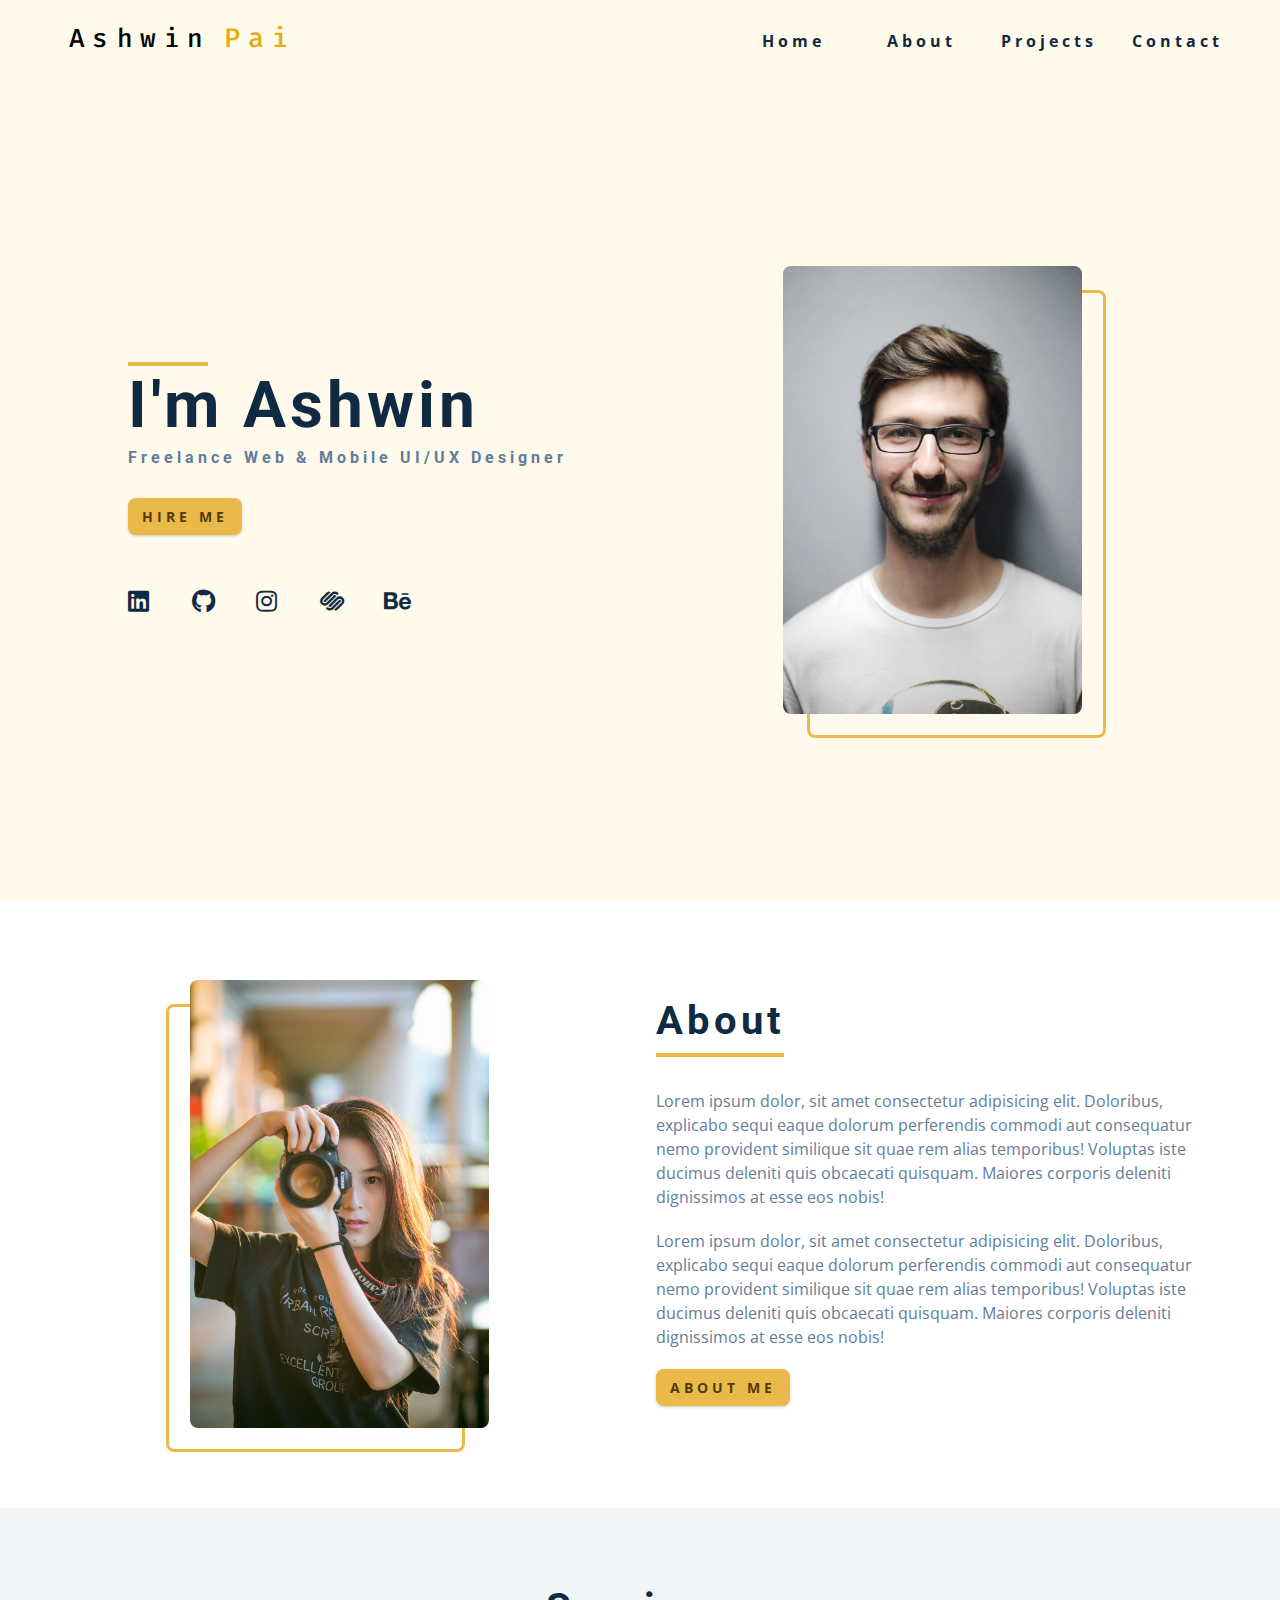
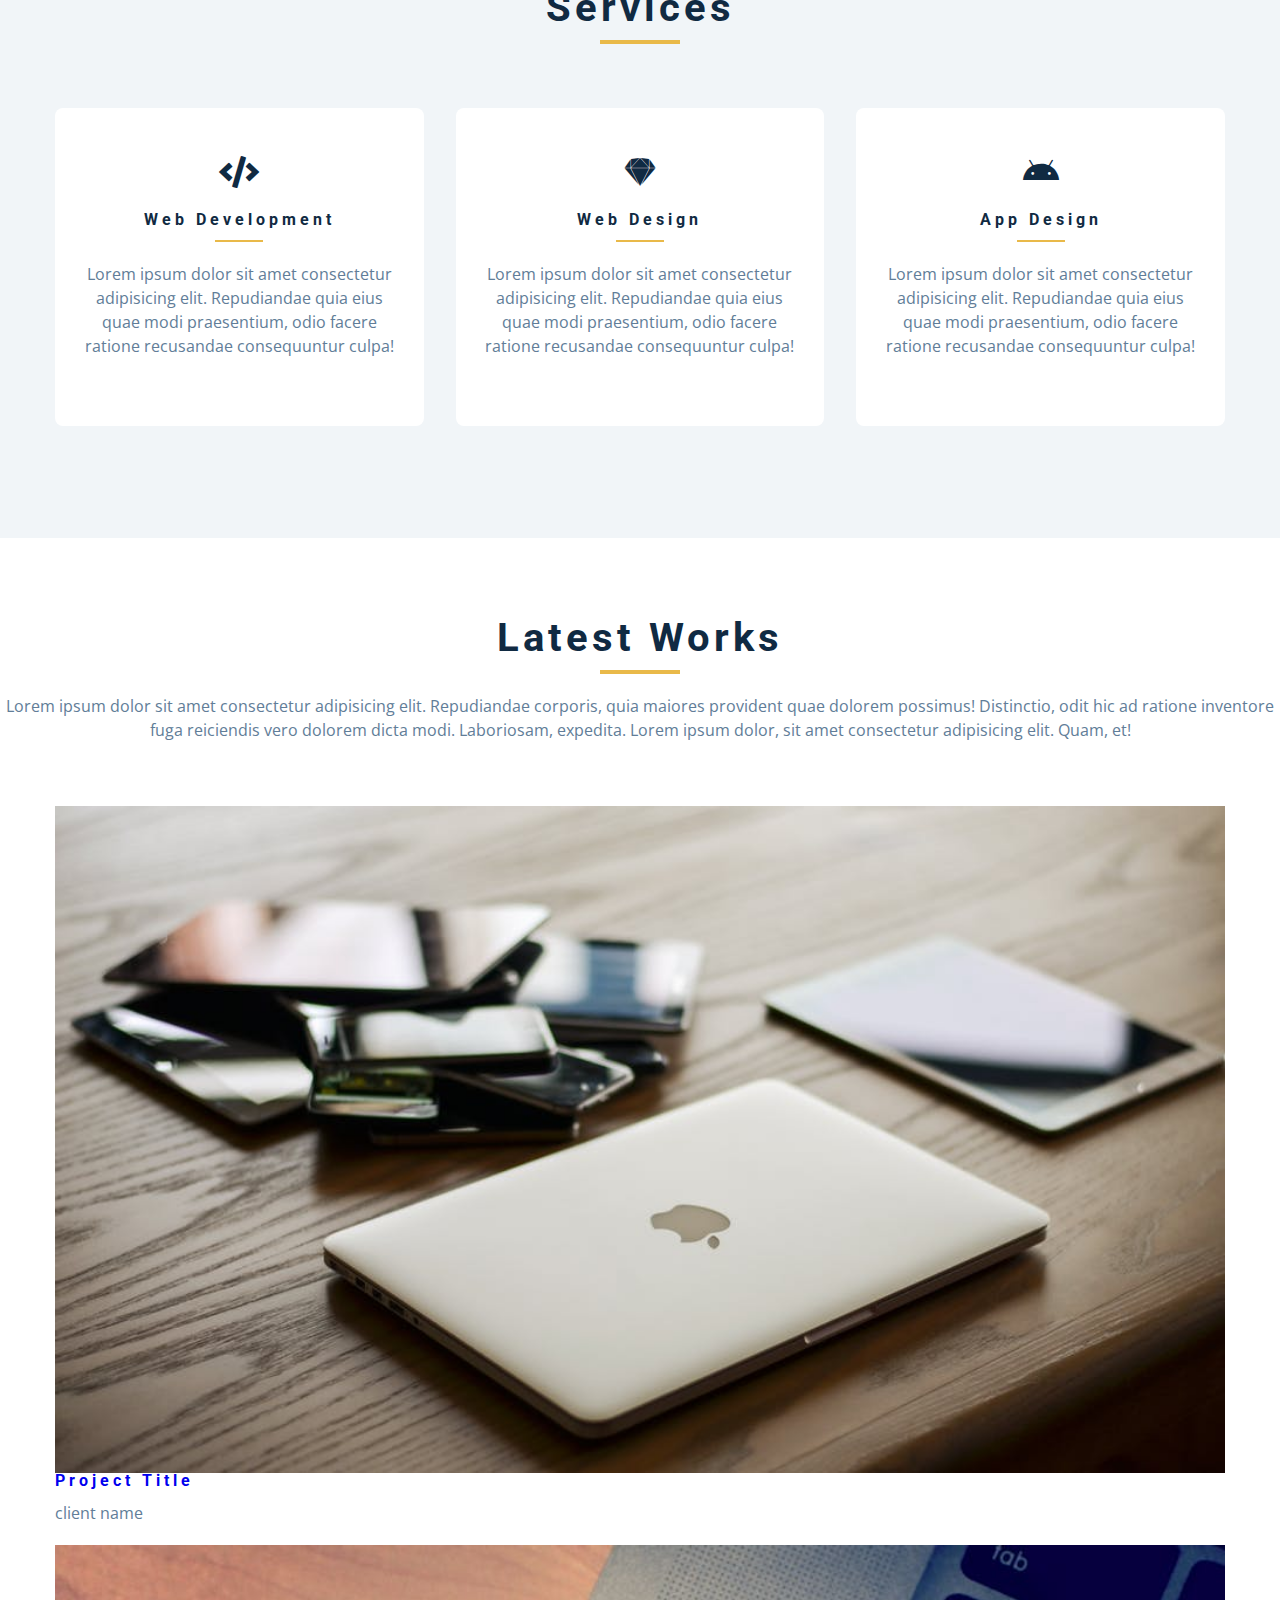
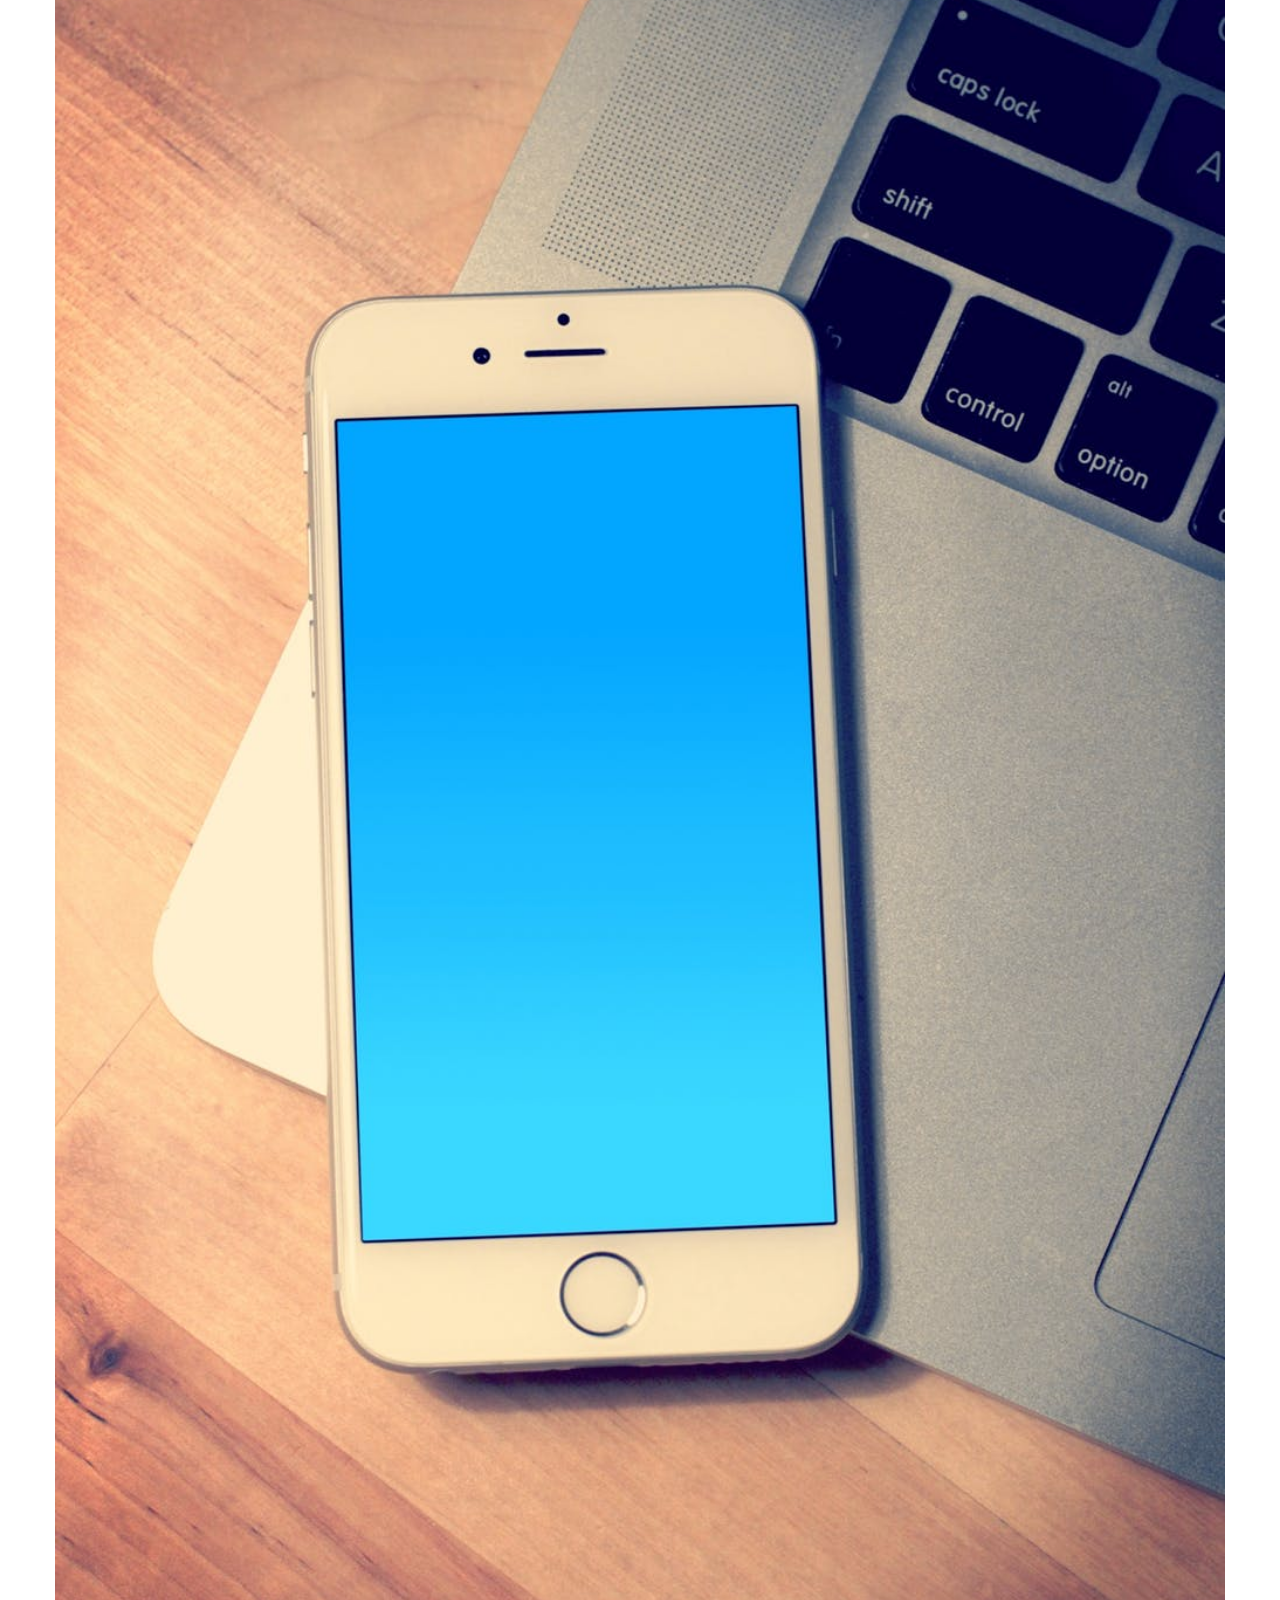
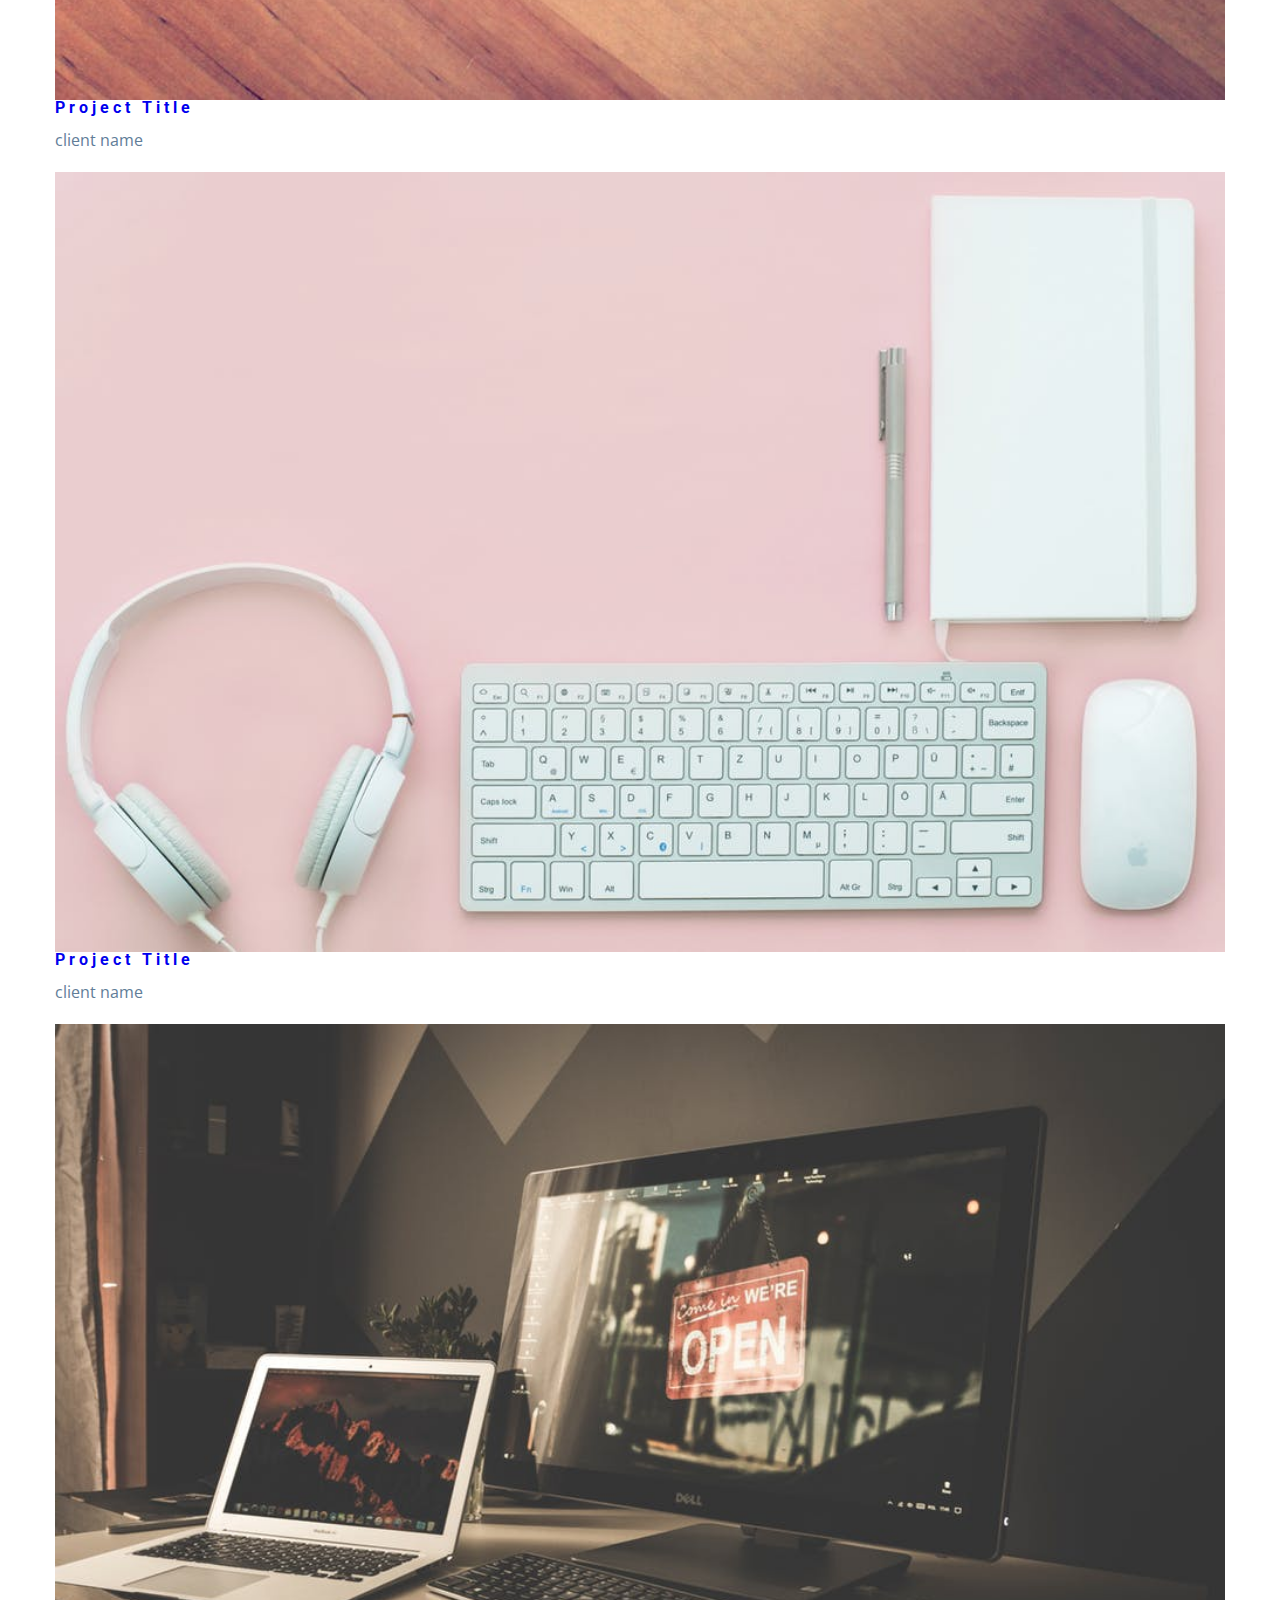
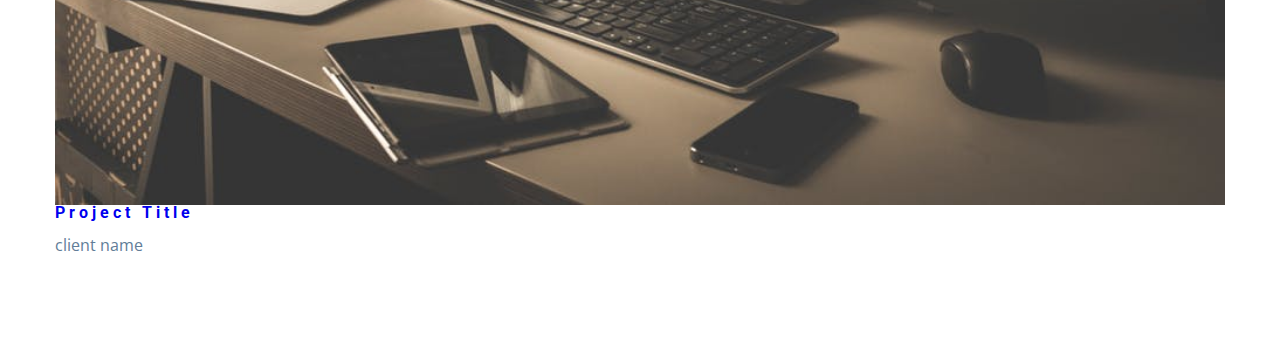
==== index.html @ a6561503 "about-section and services-section" ====
<!DOCTYPE html>
<html lang="en">
  <head>
    <meta charset="UTF-8" />
    <meta name="viewport" content="width=device-width, initial-scale=1.0" />
    <title>Ashwin || Home</title>
    <!-- font-awesome -->
    <link
      rel="stylesheet"
      href="./fontawesome-free-5.12.1-web/css/all.min.css"
    />
    <!-- css -->
    <link rel="stylesheet" href="./css/styles.css" />
  </head>
  <body>
    <!-- navbar -->
    <nav class="nav" id="nav">
      <div class="nav-center">
        <div class="nav-header">
          <img src="./images/logo1.svg" class="nav-logo" alt="logoImage" />
          <button class="nav-btn" id="nav-btn">
            <i class="fas fa-bars"></i>
          </button>
        </div>
        <!-- nav-links -->
        <ul class="nav-links">
          <li>
            <a href="index.html">home</a>
          </li>
          <li>
            <a href="about.html">about</a>
          </li>
          <li>
            <a href="projects.html">projects</a>
          </li>
          <li>
            <a href="contact.html">contact</a>
          </li>
        </ul>
      </div>
    </nav>
    <!-- end of navbar -->
    <!-- sidebar -->
    <aside class="sidebar" id="sidebar">
      <div>
        <button class="close-btn" id="close-btn">
          <i class="fas fa-times"></i>
        </button>
        <!-- nav-links -->
        <ul class="sidebar-links">
          <li>
            <a href="index.html">home</a>
          </li>
          <li>
            <a href="about.html">about</a>
          </li>
          <li>
            <a href="projects.html">projects</a>
          </li>
          <li>
            <a href="contact.html">contact</a>
          </li>
        </ul>
        <!-- end of navbar -->
        <ul class="social-icons">
          <li>
            <a
              href="https://www.linkedin.com/in/ashwin-m-pai-a0730b21b"
              class="social-icon"
            >
              <i class="fab fa-linkedin"></i>
            </a>
          </li>
          <li>
            <a href="https://github.com/AshwinMPaii" class="social-icon">
              <i class="fab fa-github"></i>
            </a>
          </li>
          <li>
            <a
              href="https://www.instagram.com/ashwin_pai__/"
              class="social-icon"
            >
              <i class="fab fa-instagram"></i>
            </a>
          </li>
          <li>
            <a href="https://www.squarespace.com" class="social-icon">
              <i class="fab fa-squarespace"></i>
            </a>
          </li>
          <li>
            <a href="https://www.behance.net" class="social-icon">
              <i class="fab fa-behance"></i>
            </a>
          </li>
        </ul>
      </div>
    </aside>
    <!-- end of sidebar -->
    <!-- header -->
    <header class="hero">
      <div class="section-center hero-center">
        <article class="hero-info">
          <div class="underline"></div>
          <h1>i'm ashwin</h1>
          <h4>Freelance Web & Mobile UI/UX Designer</h4>
          <a href="contact.html" class="btn hero-btn">hire me</a>
          <ul class="social-icons hero-icons">
            <li>
              <a
                href="https://www.linkedin.com/in/ashwin-m-pai-a0730b21b"
                class="social-icon"
              >
                <i class="fab fa-linkedin"></i>
              </a>
            </li>
            <li>
              <a href="https://github.com/AshwinMPaii" class="social-icon">
                <i class="fab fa-github"></i>
              </a>
            </li>
            <li>
              <a
                href="https://www.instagram.com/ashwin_pai__/"
                class="social-icon"
              >
                <i class="fab fa-instagram"></i>
              </a>
            </li>
            <li>
              <a href="https://www.squarespace.com" class="social-icon">
                <i class="fab fa-squarespace"></i>
              </a>
            </li>
            <li>
              <a href="https://www.behance.net" class="social-icon">
                <i class="fab fa-behance"></i>
              </a>
            </li>
          </ul>
        </article>
        <article class="hero-img">
          <img
            src="./images/hero-img.jpeg"
            class="hero-photo"
            alt="hero-photo"
          />
        </article>
      </div>
    </header>
    <!-- end of header -->
    <!-- about -->
    <section class="section about">
      <div class="section-center about-center">
        <!-- about-img -->
        <article class="about-img">
          <img
            src="./images/about-img.jpeg"
            class="hero-photo"
            alt="about-img"
          />
        </article>
        <!-- about-info -->
        <article class="about-info">
          <!-- section-title -->
          <div class="section-title about-title">
            <h2>about</h2>
            <div class="underline"></div>
          </div>
          <!-- end of section-title -->
          <p>
            Lorem ipsum dolor, sit amet consectetur adipisicing elit. Doloribus,
            explicabo sequi eaque dolorum perferendis commodi aut consequatur
            nemo provident similique sit quae rem alias temporibus! Voluptas
            iste ducimus deleniti quis obcaecati quisquam. Maiores corporis
            deleniti dignissimos at esse eos nobis!
          </p>
          <p>
            Lorem ipsum dolor, sit amet consectetur adipisicing elit. Doloribus,
            explicabo sequi eaque dolorum perferendis commodi aut consequatur
            nemo provident similique sit quae rem alias temporibus! Voluptas
            iste ducimus deleniti quis obcaecati quisquam. Maiores corporis
            deleniti dignissimos at esse eos nobis!
          </p>
          <a href="about.html" class="btn">about me</a>
        </article>
      </div>
    </section>
    <!-- end of about -->
    <!-- services -->
    <section class="section bg-grey">
      <!-- section-title -->
      <div class="section-title">
        <h2>services</h2>
        <div class="underline"></div>
      </div>
      <div class="section-center services-center">
        <!-- single-service -->
        <article class="service">
          <i class="fas fa-code service-icon"></i>
          <h4>web development</h4>
          <div class="underline"></div>
          <p>
            Lorem ipsum dolor sit amet consectetur adipisicing elit. Repudiandae
            quia eius quae modi praesentium, odio facere ratione recusandae
            consequuntur culpa!
          </p>
        </article>
        <!-- end of single-service -->
        <!-- single-service -->
        <article class="service">
          <i class="fab fa-sketch service-icon"></i>
          <h4>web design</h4>
          <div class="underline"></div>
          <p>
            Lorem ipsum dolor sit amet consectetur adipisicing elit. Repudiandae
            quia eius quae modi praesentium, odio facere ratione recusandae
            consequuntur culpa!
          </p>
        </article>
        <!-- end of single-service -->
        <!-- single-service -->
        <article class="service">
          <i class="fab fa-android service-icon"></i>
          <h4>app design</h4>
          <div class="underline"></div>
          <p>
            Lorem ipsum dolor sit amet consectetur adipisicing elit. Repudiandae
            quia eius quae modi praesentium, odio facere ratione recusandae
            consequuntur culpa!
          </p>
        </article>
        <!-- end of single-service -->
      </div>
      <!-- end of section-title -->
    </section>
    <!-- end of services -->
    <!-- projects -->
    <section class="section projects">
      <!-- section-title -->
      <div class="section-title projects-title">
        <h2>latest works</h2>
        <div class="underline"></div>
        <p class="projects-text">
          Lorem ipsum dolor sit amet consectetur adipisicing elit. Repudiandae
          corporis, quia maiores provident quae dolorem possimus! Distinctio,
          odit hic ad ratione inventore fuga reiciendis vero dolorem dicta modi.
          Laboriosam, expedita. Lorem ipsum dolor, sit amet consectetur
          adipisicing elit. Quam, et!
        </p>
      </div>
      <div class="section-center projects-center">
        <!-- single project -->
        <a href="projects.html" class="project-1">
          <article class="project">
            <img
              src="./images/project-1.jpeg"
              alt="single-project"
              class="project-img"
            />
            <div class="project-info">
              <h4>project title</h4>
              <p>client name</p>
            </div>
          </article>
        </a>
        <!-- end of single project -->
        <!-- single project -->
        <a href="projects.html" class="project-2">
          <article class="project">
            <img
              src="./images/project-2.jpeg"
              alt="single-project"
              class="project-img"
            />
            <div class="project-info">
              <h4>project title</h4>
              <p>client name</p>
            </div>
          </article>
        </a>
        <!-- end of single project -->
        <!-- single project -->
        <a href="projects.html" class="project-3">
          <article class="project">
            <img
              src="./images/project-3.jpeg"
              alt="single-project"
              class="project-img"
            />
            <div class="project-info">
              <h4>project title</h4>
              <p>client name</p>
            </div>
          </article>
        </a>
        <!-- end of single project -->
        <!-- single project -->
        <a href="projects.html" class="project-4">
          <article class="project">
            <img
              src="./images/project-4.jpeg"
              alt="single-project"
              class="project-img"
            />
            <div class="project-info">
              <h4>project title</h4>
              <p>client name</p>
            </div>
          </article>
        </a>
        <!-- end of single project -->
      </div>
      <!-- end of section-title -->
    </section>
    <!-- end of projects -->
    <!-- connect -->

    <!-- end of connect -->
    <!-- skills -->

    <!-- end of skills -->
    <!-- timeline -->

    <!--end of  timeline -->
    <!-- blog -->

    <!--end of  blog -->
    <!-- footer -->

    <script src="./js/app.js"></script>
  </body>
</html>
---- css/styles.css ----
/*
=============== 
Fonts
===============
*/
@import url("https://fonts.googleapis.com/css?family=Open+Sans|Roboto:400,700&display=swap");

/*
=============== 
Variables
===============
*/

:root {
  /* dark shades of primary color*/
  --clr-primary-1: hsl(43, 86%, 17%);
  --clr-primary-2: hsl(43, 77%, 27%);
  --clr-primary-3: hsl(43, 72%, 37%);
  --clr-primary-4: hsl(42, 63%, 48%);
  /* primary/main color */
  --clr-primary-5: hsl(42, 78%, 60%);
  /* lighter shades of primary color */
  --clr-primary-6: hsl(43, 89%, 70%);
  --clr-primary-7: hsl(43, 90%, 76%);
  --clr-primary-8: hsl(45, 86%, 81%);
  --clr-primary-9: hsl(45, 90%, 88%);
  --clr-primary-10: hsl(45, 100%, 96%);
  /* darkest grey - used for headings */
  --clr-grey-1: hsl(209, 61%, 16%);
  --clr-grey-2: hsl(211, 39%, 23%);
  --clr-grey-3: hsl(209, 34%, 30%);
  --clr-grey-4: hsl(209, 28%, 39%);
  /* grey used for paragraphs */
  --clr-grey-5: hsl(210, 22%, 49%);
  --clr-grey-6: hsl(209, 23%, 60%);
  --clr-grey-7: hsl(211, 27%, 70%);
  --clr-grey-8: hsl(210, 31%, 80%);
  --clr-grey-9: hsl(212, 33%, 89%);
  --clr-grey-10: hsl(210, 36%, 96%);
  --clr-white: #fff;
  --ff-primary: "Roboto", sans-serif;
  --ff-secondary: "Open Sans", sans-serif;
  --transition: all 0.3s linear;
  --spacing: 0.25rem;
  --radius: 0.5rem;
  --light-shadow: 0 5px 15px rgba(0, 0, 0, 0.1);
  --dark-shadow: 0 5px 15px rgba(0, 0, 0, 0.2);
  --max-width: 1170px;
}
/*
=============== 
Global Styles
===============
*/

*,
::after,
::before {
  margin: 0;
  padding: 0;
  box-sizing: border-box;
}
body {
  font-family: var(--ff-secondary);
  background: var(--clr-white);
  color: var(--clr-grey-1);
  line-height: 1.5;
  font-size: 0.875rem;
}
ul {
  list-style-type: none;
}
a {
  text-decoration: none;
}
img:not(.nav-logo) {
  width: 100%;
  display: block;
}

h1,
h2,
h3,
h4 {
  letter-spacing: var(--spacing);
  text-transform: capitalize;
  line-height: 1.25;
  margin-bottom: 0.75rem;
  font-family: var(--ff-primary);
}
h1 {
  font-size: 3rem;
}
h2 {
  font-size: 2rem;
}
h3 {
  font-size: 1.25rem;
}
h4 {
  font-size: 0.875rem;
}
p {
  margin-bottom: 1.25rem;
  color: var(--clr-grey-5);
}
@media screen and (min-width: 800px) {
  h1 {
    font-size: 4rem;
  }
  h2 {
    font-size: 2.5rem;
  }
  h3 {
    font-size: 1.75rem;
  }
  h4 {
    font-size: 1rem;
  }
  body {
    font-size: 1rem;
  }
  h1,
  h2,
  h3,
  h4 {
    line-height: 1;
  }
}
/*  global classes */

.btn {
  text-transform: uppercase;
  background: var(--clr-primary-5);
  color: var(--clr-primary-1);
  padding: 0.375rem 0.75rem;
  letter-spacing: var(--spacing);
  display: inline-block;
  font-weight: 700;
  -webkit-transition: var(--transition);
  transition: var(--transition);
  font-size: 0.875rem;
  border: 2px solid transparent;
  cursor: pointer;
  box-shadow: 0 1px 3px rgba(0, 0, 0, 0.2);
  border-radius: var(--radius);
}
.btn:hover {
  color: var(--clr-primary-1);
  background: var(--clr-primary-7);
}
/* section */
.section {
  padding: 5rem 0;
}

.section-center {
  width: 90vw;
  margin: 0 auto;
  max-width: 1170px;
}
@media screen and (min-width: 992px) {
  .section-center {
    width: 95vw;
  }
}
/* added during recording */
.underline {
  width: 5rem;
  height: 0.25rem;
  background-color: var(--clr-primary-5);
  margin: 0 auto 1.25rem auto;
}
.section-title {
  margin-bottom: 4rem;
  text-align: center;
}
.bg-grey {
  background: var(--clr-grey-10);
}
/*
=============== 
Navbar
===============
*/
.nav-links {
  display: none;
}
.nav {
  height: 5rem;
  padding: 1rem;
  display: grid;
  align-items: center;
  transition: var(--transition);
}
.nav-center {
  width: 100%;
  max-width: 1170px;
  margin: 0 auto;
}
.nav-header {
  display: grid;
  grid-template-columns: auto 1fr;
  grid-template-rows: 50px;
  /* justify-content: space-between; */
  align-items: center;
}
.nav-btn {
  background: transparent;
  border-color: transparent;
  color: var(--clr-primary-5);
  font-size: 2rem;
  cursor: pointer;
  justify-self: right;
}
@media screen and (min-width: 768px) {
  .nav {
    background: var(--clr-primary-10);
  }
  .nav-btn {
    display: none;
  }
  .nav-links {
    display: grid;
    grid-template-columns: repeat(4, 1fr);
    justify-items: center;
    column-gap: 2rem;
    align-items: center;
    justify-self: end;
  }
  .nav-links a {
    text-transform: capitalize;
    color: var(--clr-grey-1);
    letter-spacing: var(--spacing);
    font-weight: bold;
    transition: var(--transition);
  }
  .nav-links a:hover {
    color: var(--clr-primary-5);
  }
  .nav-center {
    display: grid;
    grid-template-columns: auto 1fr;
  }
}
/*
=============== 
Sidebar
===============
*/
.sidebar {
  position: fixed;
  top: 0;
  left: 0;
  width: 100%;
  height: 100%;
  background: var(--clr-grey-10);
  z-index: 4;
  display: grid;
  /* justify-content: center;
  align-items: center; */
  place-items: center;
  transition: var(--transition);
  transform: translateX(-100%);
}
.show-sidebar {
  transform: translateX(0);
}
.sidebar-links {
  text-align: center;
}
.sidebar-links a {
  font-size: 2rem;
  text-transform: capitalize;
  color: var(--clr-grey-5);
  letter-spacing: var(--spacing);
  display: inline-block;
  margin-bottom: 1.5rem;
  transition: var(--transition);
}
.sidebar-links a:hover {
  color: var(--clr-primary-5);
}
.social-icons {
  display: grid;
  grid-template-columns: repeat(5, 1fr);
  margin-top: 3rem;
  width: 20rem;
  justify-items: center;
}
.social-icon {
  font-size: 1.5rem;
  color: var(--clr-grey-1);
}
.social-icon:hover {
  color: var(--clr-primary-5);
}
.close-btn {
  font-size: 3rem;
  position: absolute;
  top: 1rem;
  right: 1rem;
  background: transparent;
  border-color: transparent;
  color: rgb(228, 85, 114);
  transition: var(--transition);
  cursor: pointer;
}
.close-btn:hover {
  color: crimson;
}
/* fixed navbar */
.navbar-fixed {
  position: fixed;
  top: 0;
  left: 0;
  width: 100%;
  z-index: 2;
  box-shadow: var(--light-shadow);
  background-color: var(--clr-white);
}
/*
=============== 
Hero
===============
*/
.hero .underline {
  margin-bottom: 0.5rem;
  margin-left: 0;
}
.hero-img {
  display: none;
}
.hero {
  background: var(--clr-primary-10);
}
.hero-center {
  min-height: calc(100vh - 5rem);
  display: grid;
  place-items: center;
}
.hero-info h4 {
  color: var(--clr-grey-5);
}
.hero-icons {
  justify-items: start;
}
.hero-btn {
  margin-top: 1.25rem;
}
.hero-photo {
  max-width: 25rem;
  max-height: 28rem;
  object-fit: cover;
  border-radius: var(--radius);
  position: relative;
}
@media screen and (min-width: 992px) {
  .hero-center {
    grid-template-columns: 1fr 1fr;
  }
  .hero-img {
    display: block;
    position: relative;
  }

  .hero-img::before,
  .about-img::before {
    content: "";
    position: absolute;
    width: 100%;
    height: 100%;
    border: 0.2rem solid var(--clr-primary-5);
    right: -1.5rem;
    top: 1.5rem;
    border-radius: var(--radius);
  }
}
/* underline added to globals */

/*
=============== 
About
===============
*/
.about-title {
  text-align: left;
  margin-bottom: 2rem;
}
.about-title .underline {
  margin-left: 0;
  width: 8rem;
}
.about-center {
  display: grid;
  gap: 3rem 2rem;
}
.about-img {
  justify-self: center;
}
@media screen and (min-width: 992px) {
  .about-center {
    grid-template-columns: 1fr 1fr;
  }
  .about-img {
    position: relative;
  }
  .about-img::before {
    left: -1.5rem;
  }
  .about-info {
    align-self: center;
  }
}
/* section title added to globals */

/*
=============== 
Services
===============
*/
/* small screen layout setup */
.service {
  background: var(--clr-white);
  padding: 3rem 1.5rem;
  margin-bottom: 2rem;
  border-radius: var(--radius);
  text-align: center;
  transition: var(--transition);
}
.service-icon {
  font-size: 2rem;
  margin-bottom: 1.5rem;
  /* transition: var(--transition); */
}
.service .underline {
  width: 3rem;
  height: 0.12rem;
  transition: var(--transition);
}
.service p {
  transition: var(--transition);
}
.service:hover {
  background: var(--clr-primary-5);
  color: var(--clr-white);
}
.service:hover .underline {
  background-color: var(--clr-white);
}
.service:hover p {
  color: var(--clr-white);
}
@media screen and (min-width: 676px) {
  .services-center {
    display: grid;
    grid-template-columns: repeat(2, 1fr);
    column-gap: 2rem;
  }
}
@media screen and (min-width: 962px) {
  .services-center {
    grid-template-columns: repeat(3, 1fr);
  }
}
/* bg-grey in globals */

/*
=============== 
Projects
===============
*/

/*
=============== 
Connect
===============
*/

/*
=============== 
Skills
===============
*/
/*
=============== 
Timeline
===============
*/

/*
=============== 
Blog
===============
*/

/*
=============== 
Footer
===============
*/
/*
=============== 
Single Page
===============
*/

/*
=============== 
Products Page
===============
*/
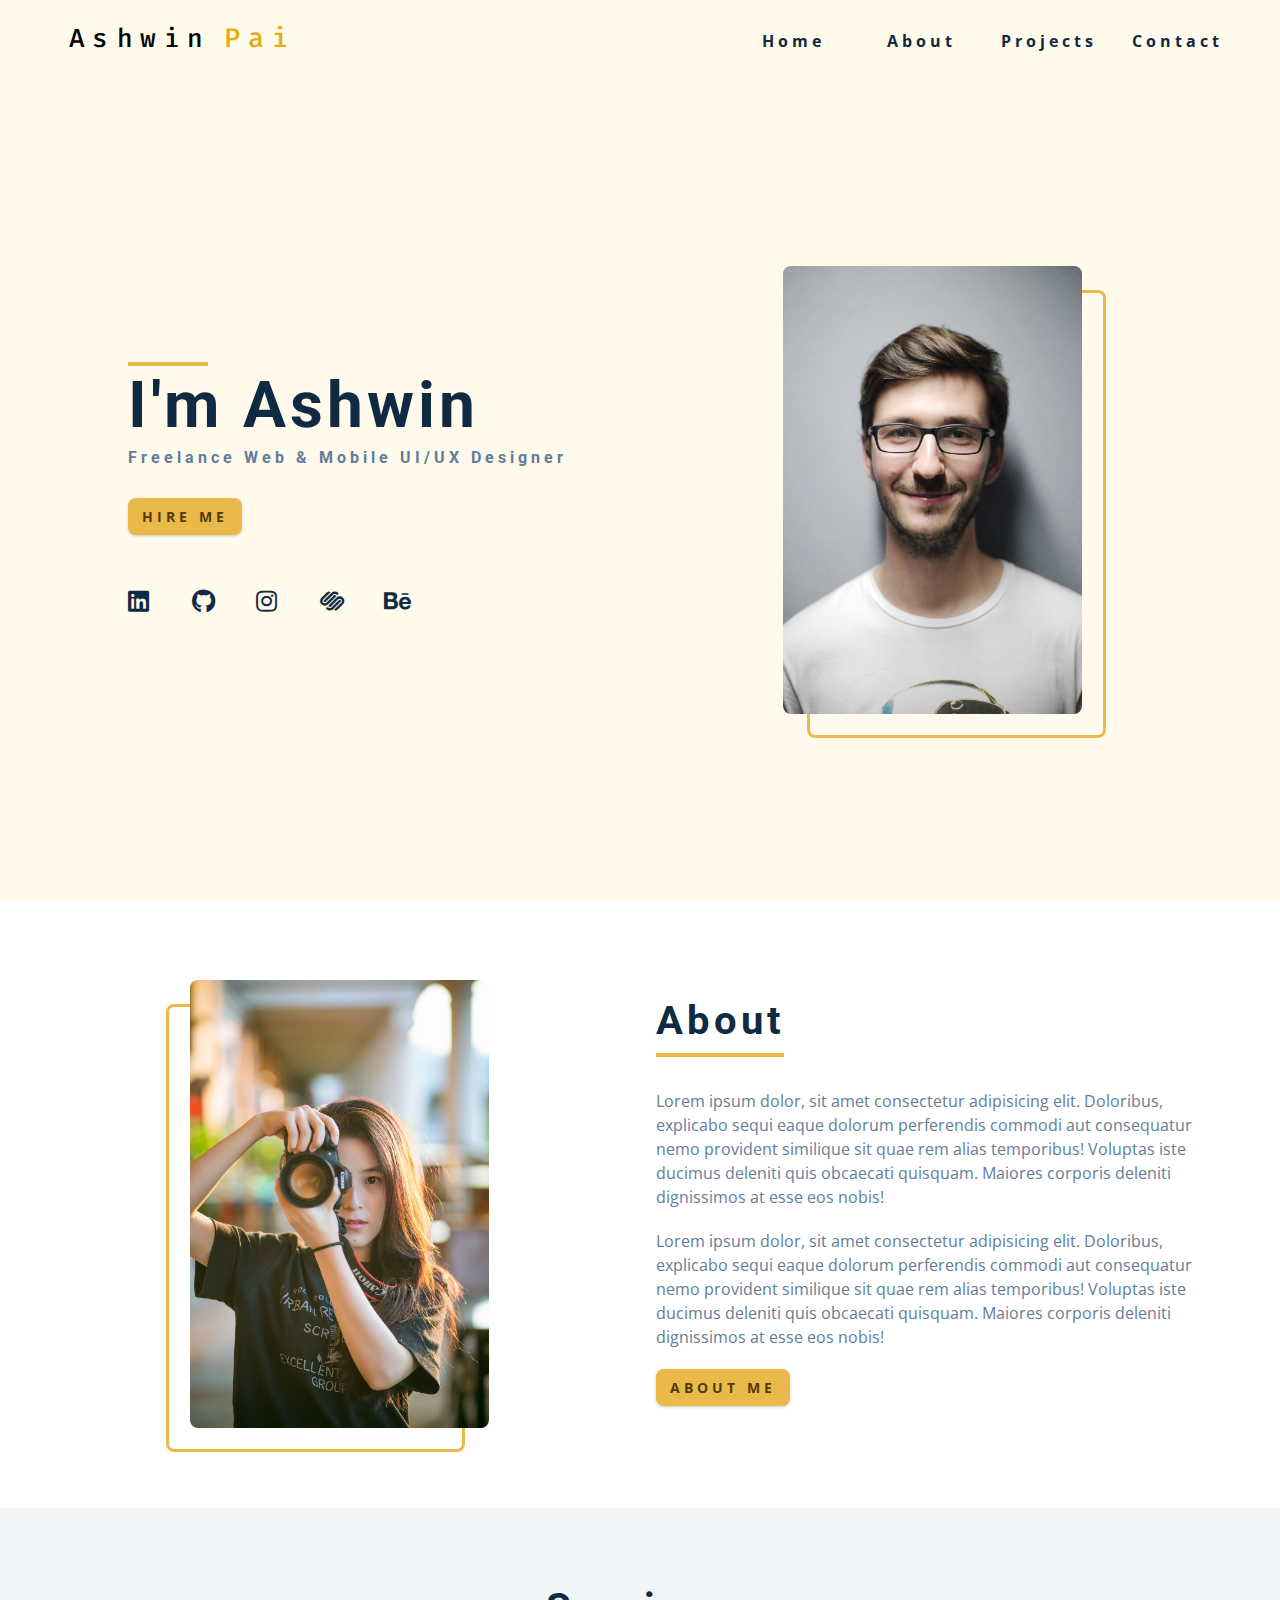
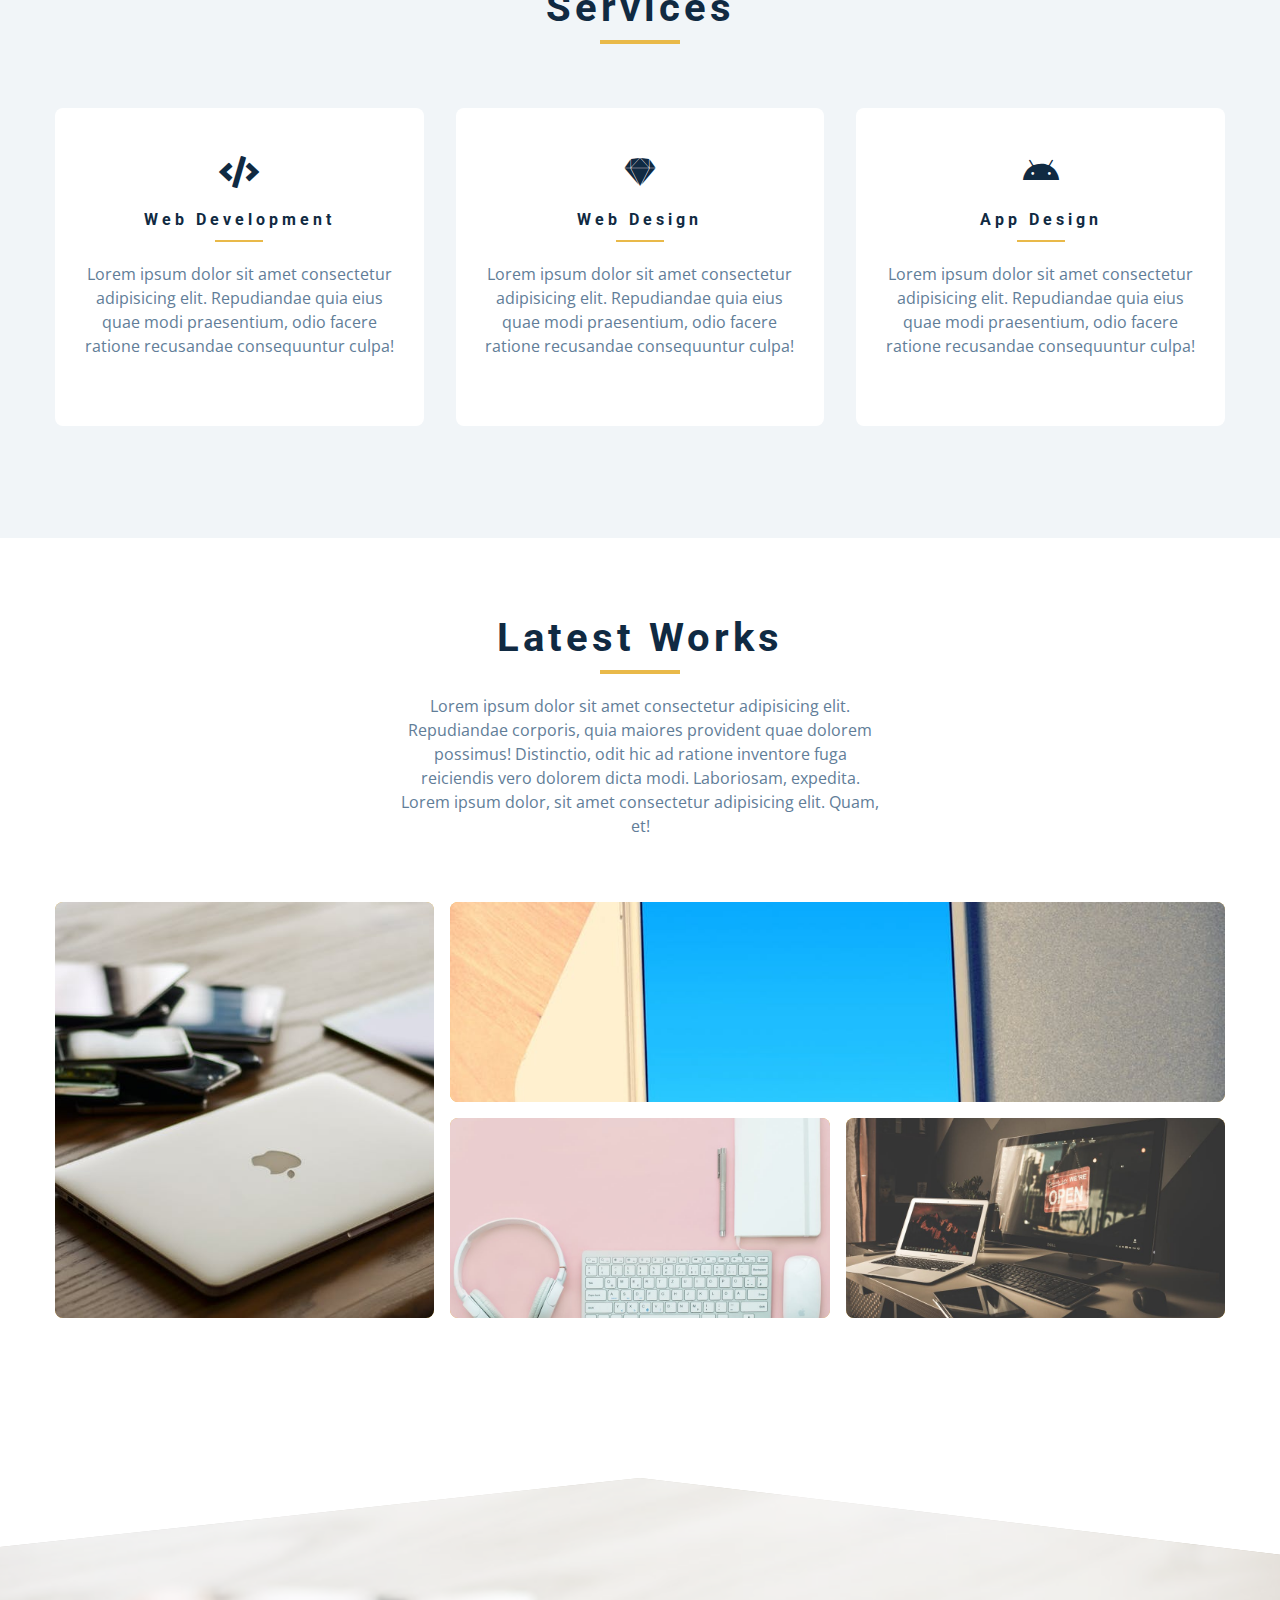
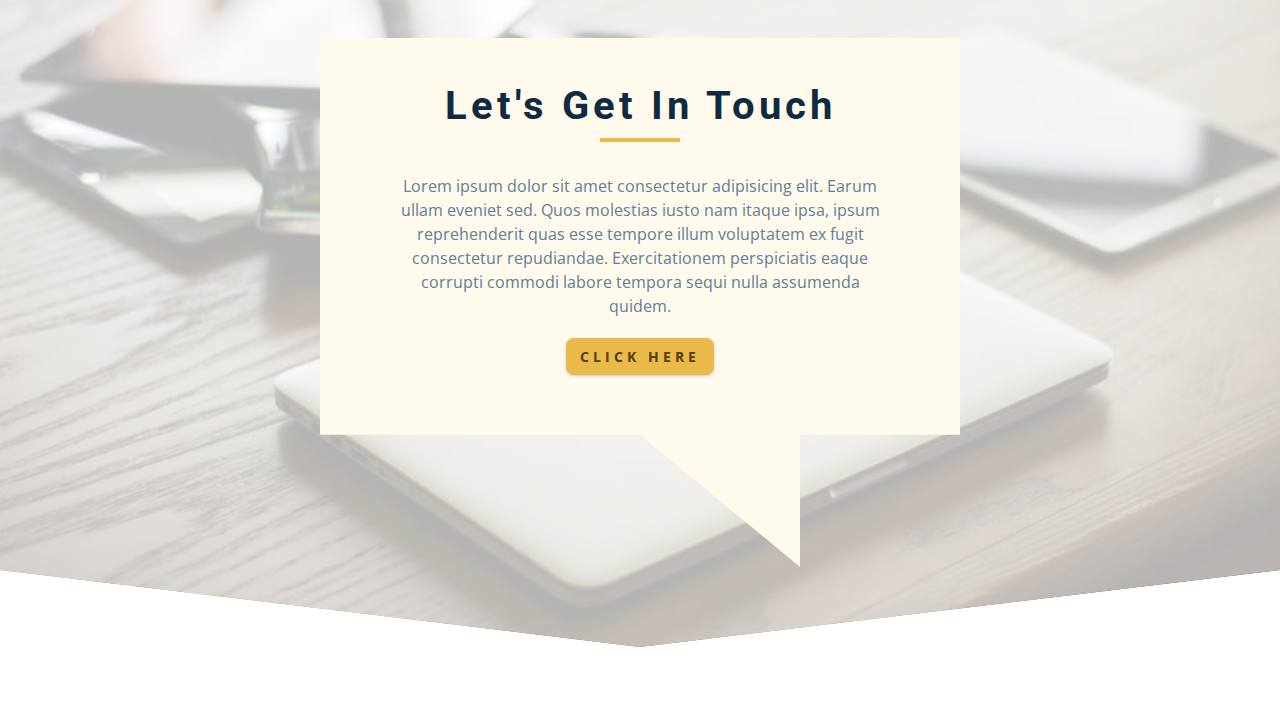
==== commit 97e65225: "projects and contact" ====
--- a/index.html
+++ b/index.html
@@ -316,7 +316,33 @@
     </section>
     <!-- end of projects -->
     <!-- connect -->
-
+    <section class="connect">
+      <video
+        autoplay
+        muted
+        loop
+        class="video-container"
+        poster="./images/project-1.jpeg"
+      >
+        <source src="./videos/connect.mp4" type="video/mp4" />
+        Sorry your browser doesn't support embedded videos
+      </video>
+      <div class="video-banner">
+        <!-- section-title -->
+        <div class="section-title">
+          <h2>let's get in touch</h2>
+          <div class="underline"></div>
+        </div>
+        <p class="video-text">
+          Lorem ipsum dolor sit amet consectetur adipisicing elit. Earum ullam
+          eveniet sed. Quos molestias iusto nam itaque ipsa, ipsum reprehenderit
+          quas esse tempore illum voluptatem ex fugit consectetur repudiandae.
+          Exercitationem perspiciatis eaque corrupti commodi labore tempora
+          sequi nulla assumenda quidem.
+        </p>
+        <a href="contact.html" class="btn">click here</a>
+      </div>
+    </section>
     <!-- end of connect -->
     <!-- skills -->
 
--- a/css/styles.css
+++ b/css/styles.css
@@ -470,13 +470,155 @@
 Projects
 ===============
 */
-
+.projects-text {
+  width: 85vw;
+  max-width: 30rem;
+  margin: 0 auto;
+}
+.project {
+  position: relative;
+  background: var(--clr-primary-5);
+  border-radius: var(--radius);
+  margin-bottom: 2rem;
+}
+.project-info {
+  text-align: center;
+  color: var(--clr-white);
+  position: absolute;
+  top: 50%;
+  left: 50%;
+  transform: translate(-50%, -50%);
+  transition: var(--transition);
+  opacity: 0;
+}
+.project-info p {
+  text-transform: capitalize;
+  color: var(--clr-white);
+}
+.project:hover .project-info {
+  opacity: 1;
+}
+.project-img {
+  transition: var(--transition);
+  border-radius: var(--radius);
+  height: 15rem;
+  object-fit: cover;
+}
+.project:hover .project-img {
+  opacity: 0.3;
+}
+.project::after {
+  content: "";
+  position: absolute;
+  top: 0;
+  left: 0;
+  width: 100%;
+  height: 100%;
+  border: 0.25rem solid var(--clr-white);
+  border-radius: var(--radius);
+  opacity: 0;
+  transition: var(--transition);
+}
+.project:hover::after {
+  opacity: 1;
+  transform: scale(0.8);
+}
+
+@media screen and (min-width: 676px) {
+  .projects-center {
+    display: grid;
+    grid-template-columns: 1fr 1fr;
+    column-gap: 2rem;
+  }
+}
+@media screen and (min-width: 992px) {
+  .projects-center {
+    grid-template-columns: repeat(3, 1fr);
+  }
+}
+@media screen and (min-width: 1070px) {
+  .projects-center {
+    grid-template-rows: 200px 200px;
+    gap: 1rem;
+    grid-template-areas:
+      "a b b"
+      "a c d";
+  }
+  .project {
+    height: 100%;
+  }
+  .project-img {
+    height: 100%;
+  }
+  .project-1 {
+    grid-area: a;
+  }
+  .project-2 {
+    grid-area: b;
+  }
+  .project-3 {
+    grid-area: c;
+  }
+  .project-4 {
+    grid-area: d;
+  }
+}
 /*
 =============== 
 Connect
 ===============
 */
-
+.connect {
+  min-height: 40vh;
+  position: relative;
+  padding: 10rem 0 5rem 0;
+  margin: 5rem 0;
+}
+.video-container {
+  position: absolute;
+  top: 0;
+  left: 0;
+  width: 100%;
+  height: 100%;
+  object-fit: cover;
+  z-index: -2;
+}
+.connect::after {
+  content: "";
+  position: absolute;
+  top: 0;
+  left: 0;
+  width: 100%;
+  height: 100%;
+  background: var(--clr-white);
+  opacity: 0.7;
+  z-index: -1;
+}
+.connect {
+  display: grid;
+  place-items: center;
+  clip-path: polygon(50% 0, 100% 10%, 100% 90%, 50% 100%, 0 90%, 0 9%);
+}
+.video-banner .section-title {
+  margin-bottom: 2rem;
+}
+.video-text {
+  max-width: 30rem;
+}
+.video-banner {
+  background: var(--clr-primary-10);
+  padding: 3rem 5rem 12rem 5rem;
+  text-align: center;
+  clip-path: polygon(
+    0% 0%,
+    100% 0%,
+    100% 75%,
+    75% 75%,
+    75% 100%,
+    50% 75%,
+    0% 75%
+  );
+}
 /*
 =============== 
 Skills
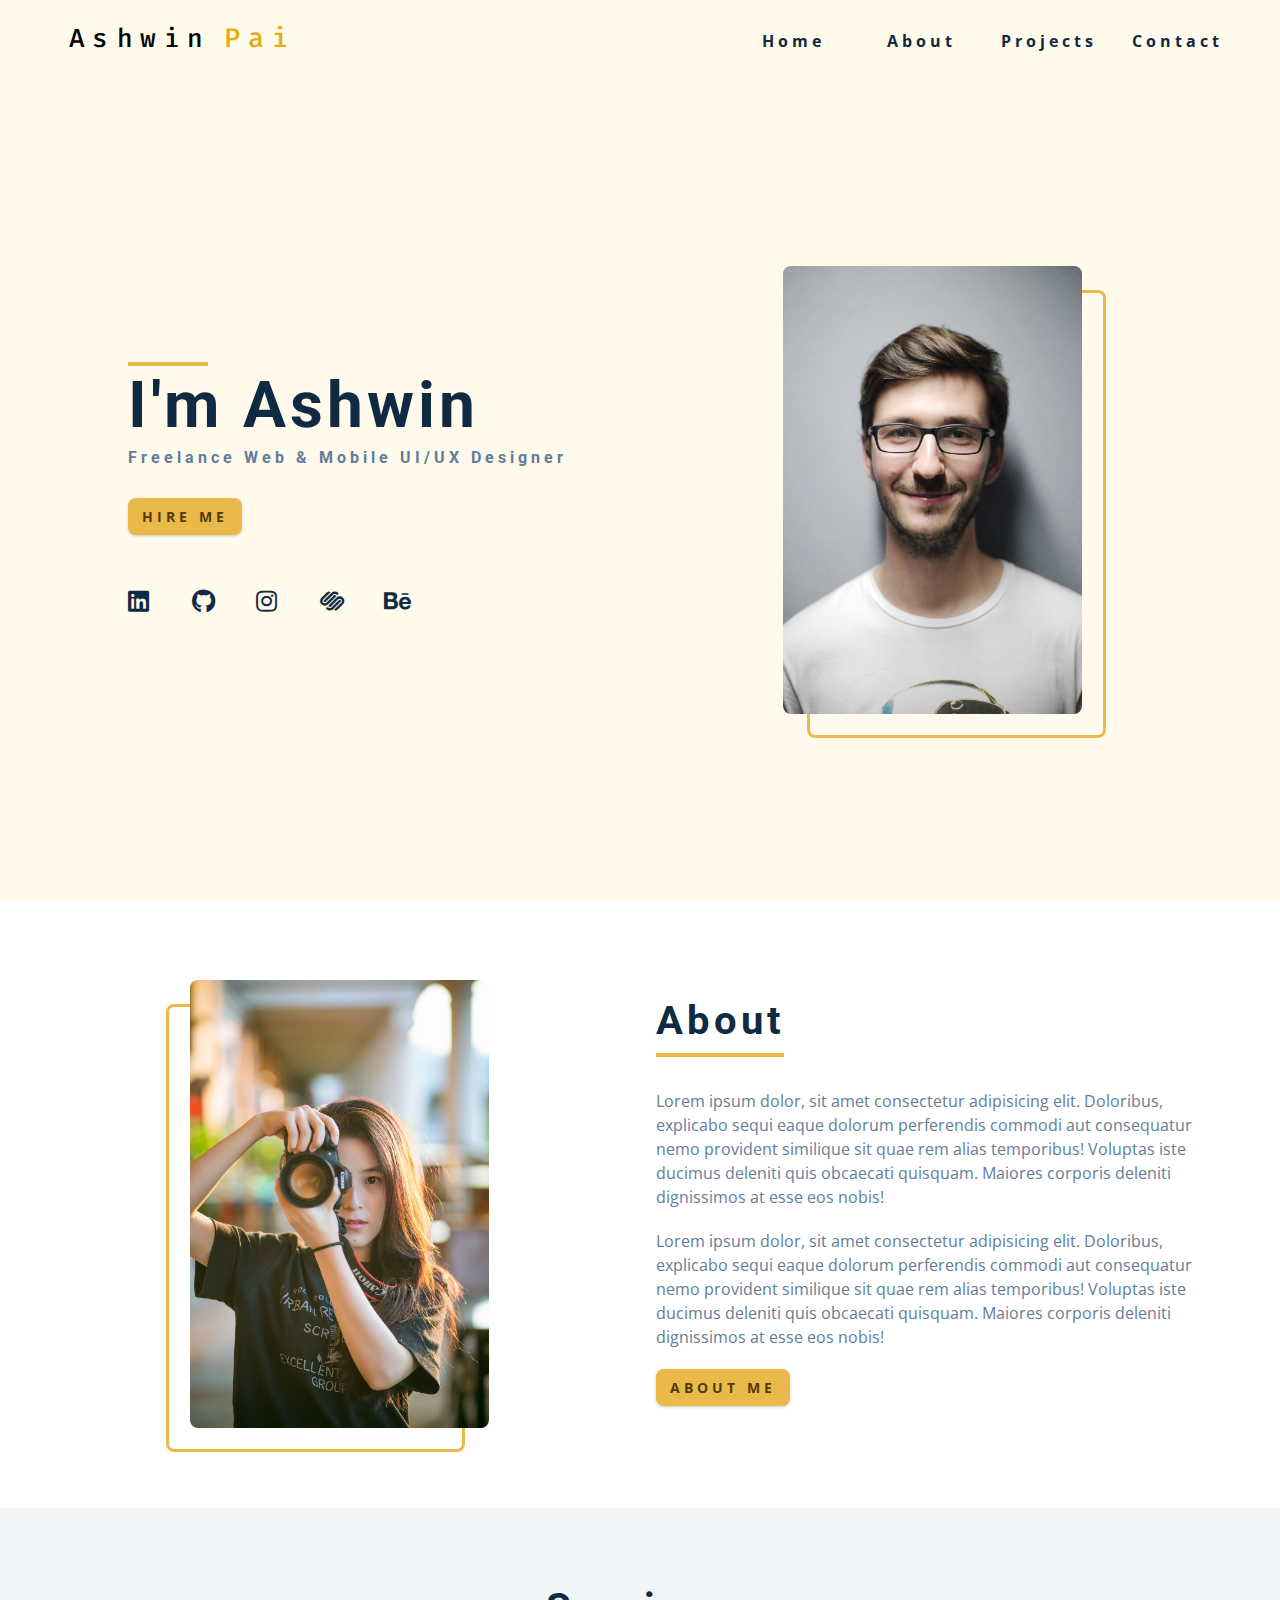
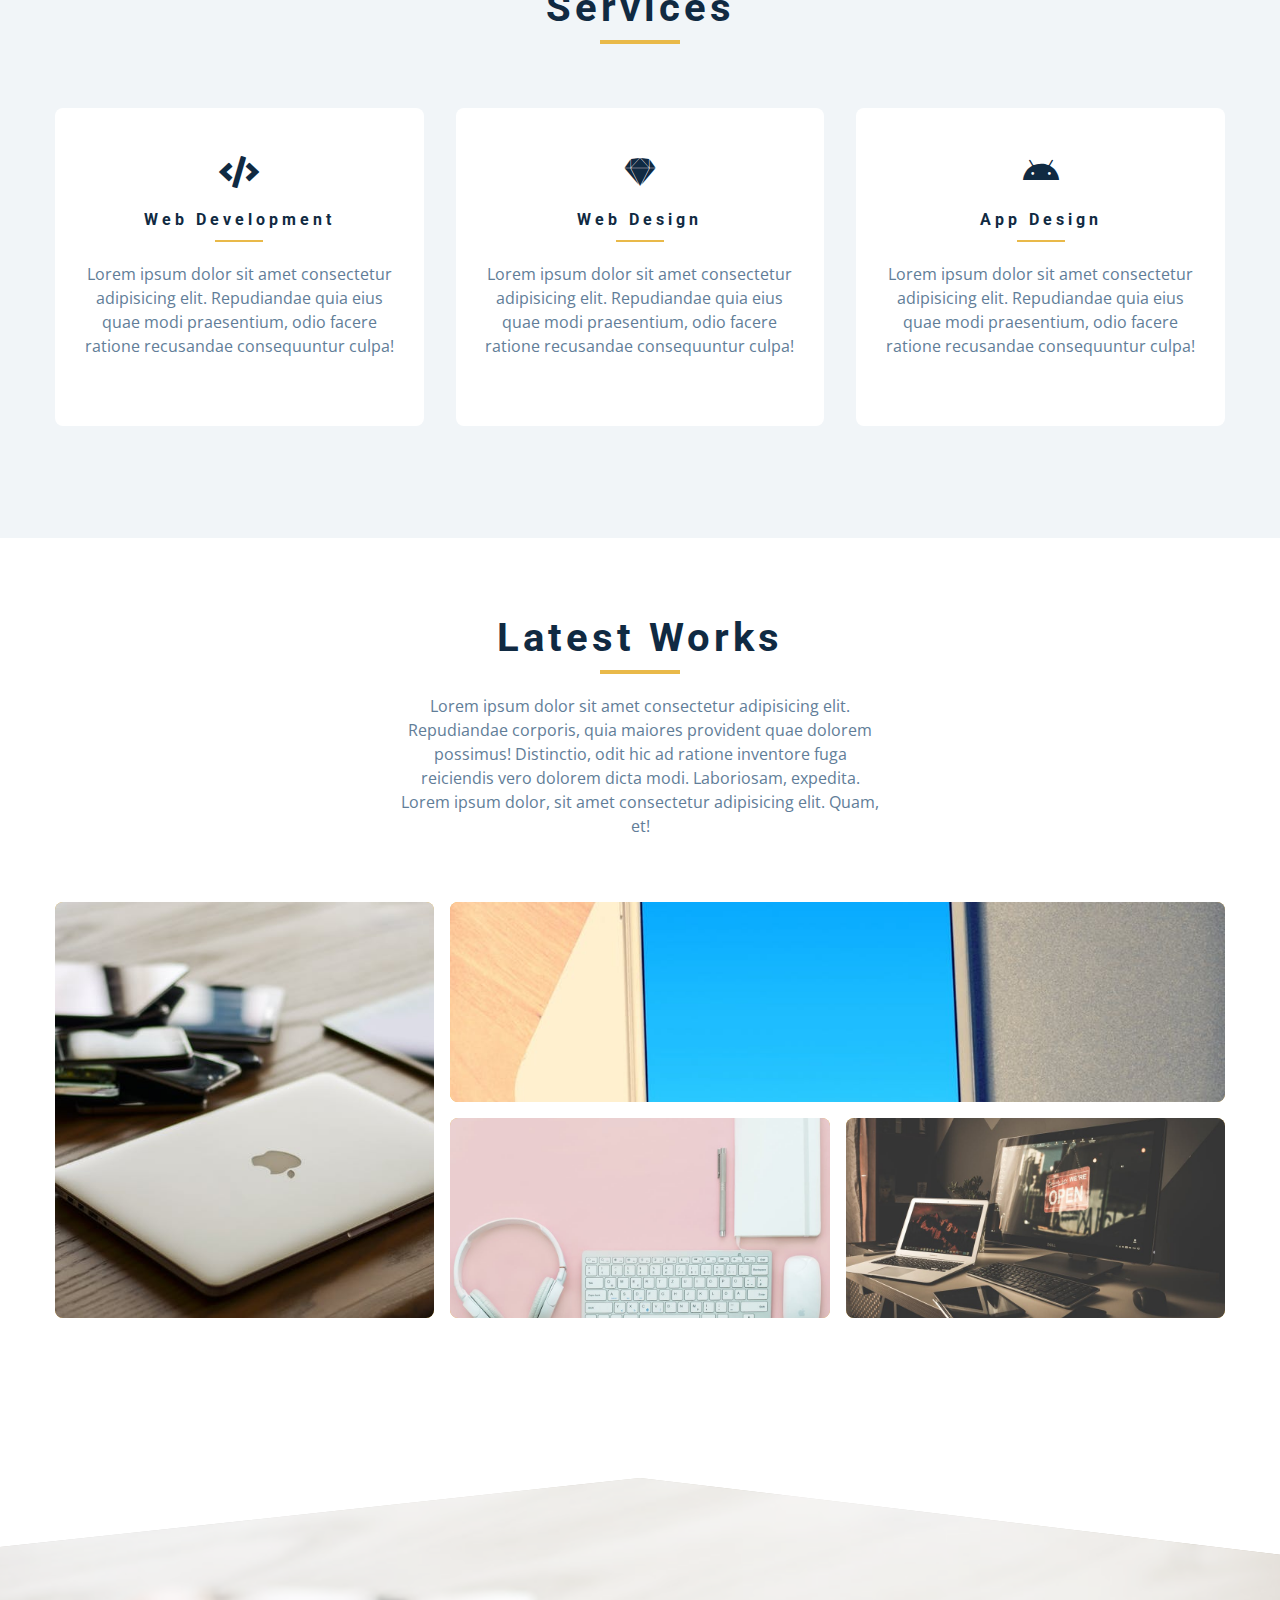
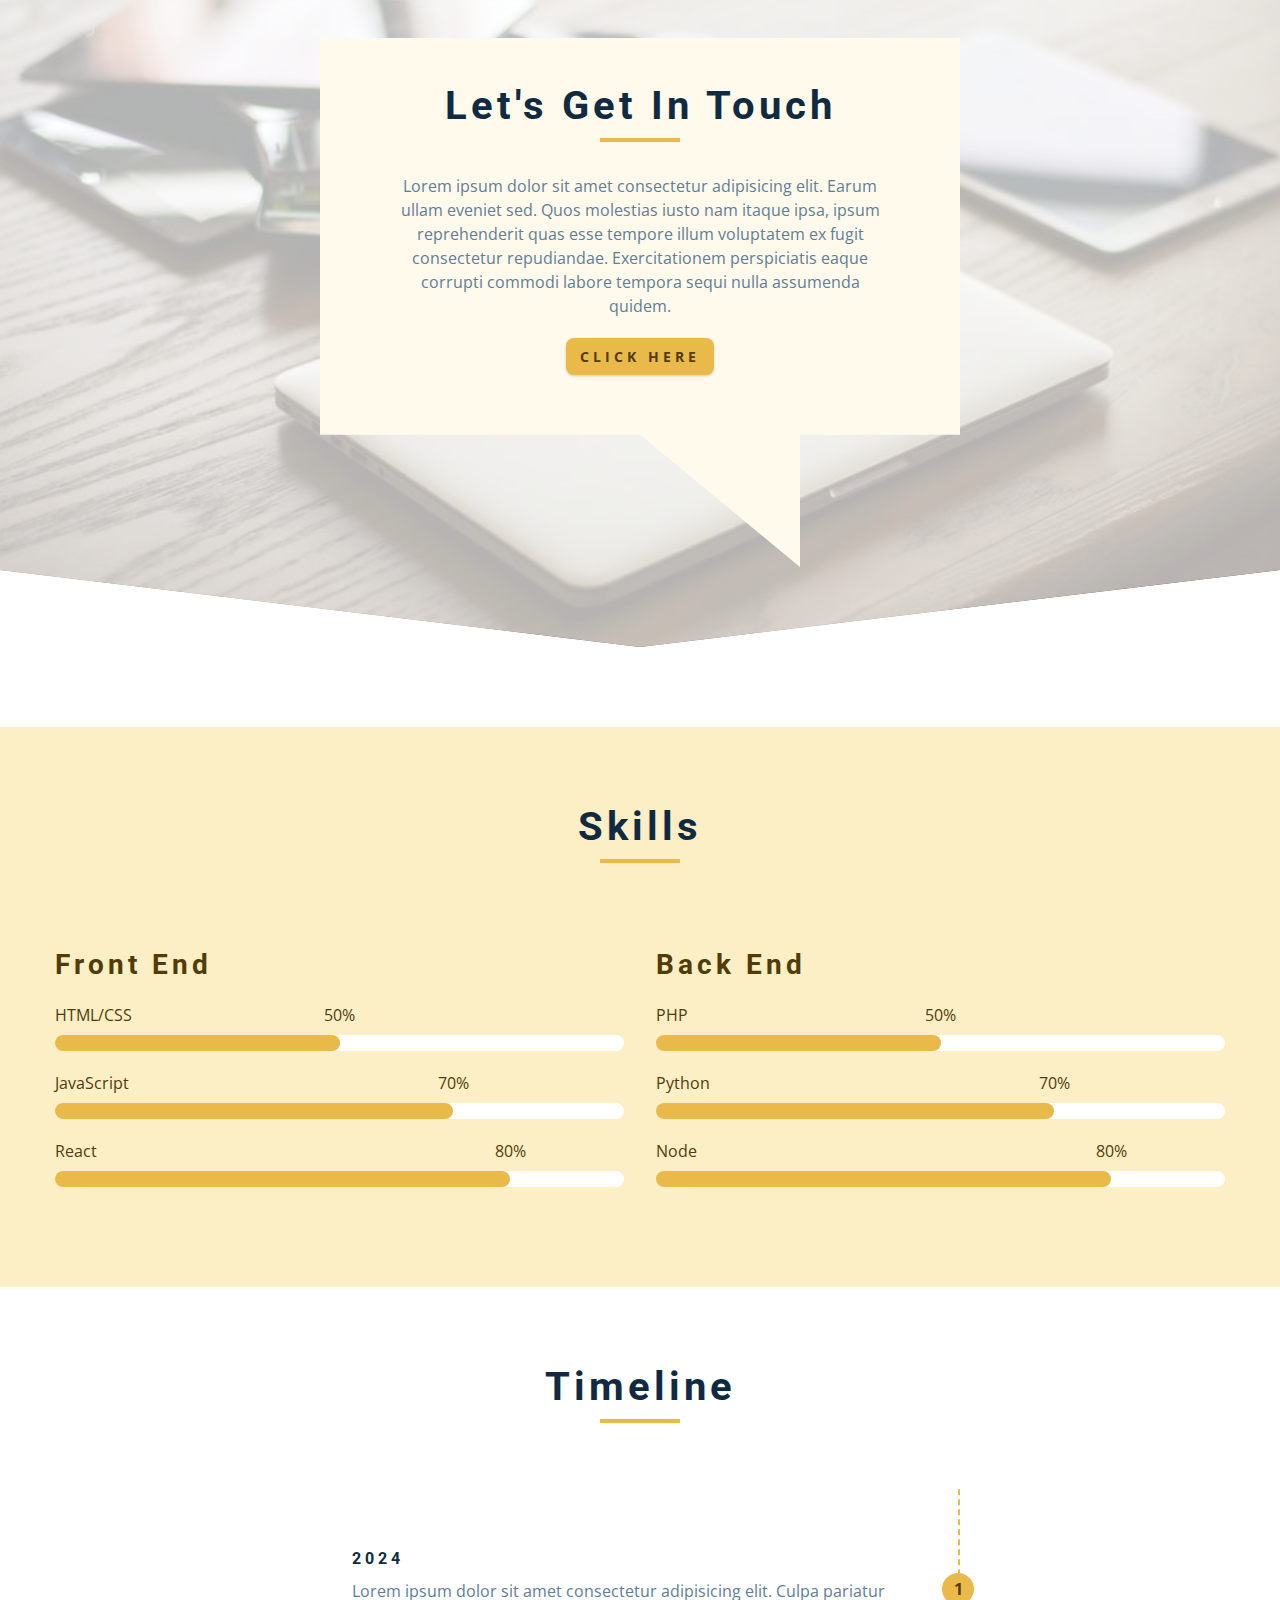
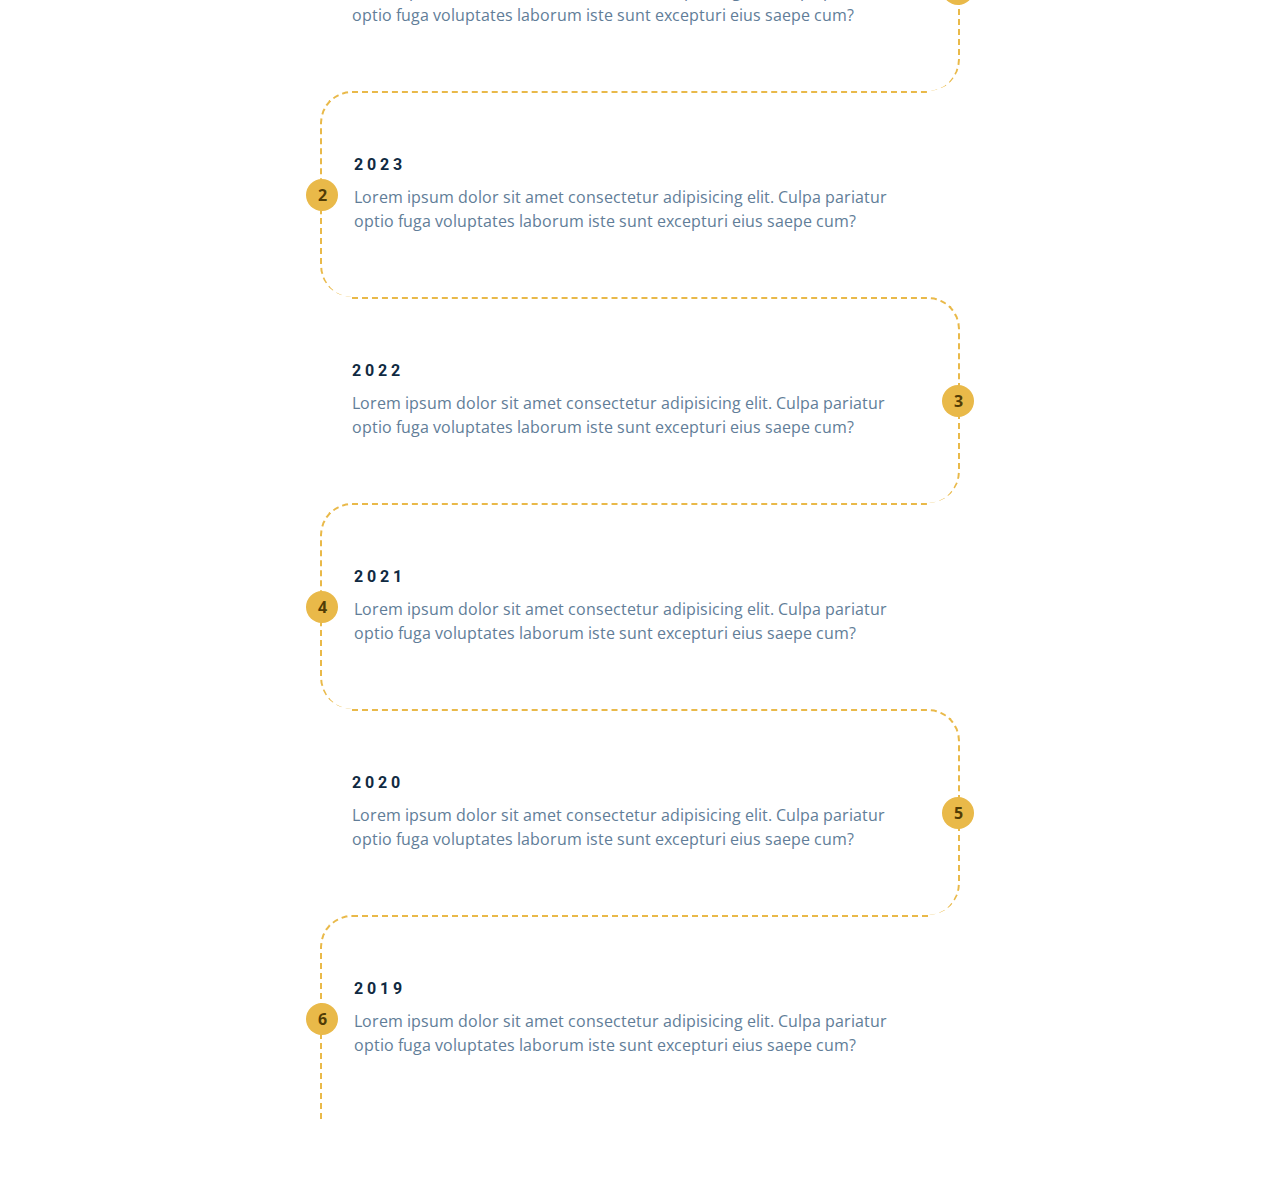
==== commit 3f444c3a: "skills and timeline" ====
--- a/index.html
+++ b/index.html
@@ -250,6 +250,8 @@
           adipisicing elit. Quam, et!
         </p>
       </div>
+      <!-- end of section-title -->
+
       <div class="section-center projects-center">
         <!-- single project -->
         <a href="projects.html" class="project-1">
@@ -312,7 +314,6 @@
         </a>
         <!-- end of single project -->
       </div>
-      <!-- end of section-title -->
     </section>
     <!-- end of projects -->
     <!-- connect -->
@@ -333,6 +334,7 @@
           <h2>let's get in touch</h2>
           <div class="underline"></div>
         </div>
+        <!-- end of section-title -->
         <p class="video-text">
           Lorem ipsum dolor sit amet consectetur adipisicing elit. Earum ullam
           eveniet sed. Quos molestias iusto nam itaque ipsa, ipsum reprehenderit
@@ -345,10 +347,154 @@
     </section>
     <!-- end of connect -->
     <!-- skills -->
-
+    <section class="section skills">
+      <!-- section-title -->
+      <div class="section-title">
+        <h2>skills</h2>
+        <div class="underline"></div>
+      </div>
+      <!-- end of section-title -->
+      <div class="section-center skills-center">
+        <article>
+          <h3>front end</h3>
+          <!-- single skill -->
+          <div class="skill">
+            <p>HTML/CSS</p>
+            <div class="skill-container">
+              <div class="skill-value"></div>
+              <p class="skill-text">50%</p>
+            </div>
+          </div>
+          <!-- end of single skill -->
+          <!-- single skill -->
+          <div class="skill">
+            <p>JavaScript</p>
+            <div class="skill-container">
+              <div class="skill-value value-70"></div>
+              <p class="skill-text skill-text-70">70%</p>
+            </div>
+          </div>
+          <!-- end of single skill -->
+          <!-- single skill -->
+          <div class="skill">
+            <p>React</p>
+            <div class="skill-container">
+              <div class="skill-value value-80"></div>
+              <p class="skill-text skill-text-80">80%</p>
+            </div>
+          </div>
+          <!-- end of single skill -->
+        </article>
+        <article>
+          <h3>back end</h3>
+          <!-- single skill -->
+          <div class="skill">
+            <p>PHP</p>
+            <div class="skill-container">
+              <div class="skill-value"></div>
+              <p class="skill-text">50%</p>
+            </div>
+          </div>
+          <!-- end of single skill -->
+          <!-- single skill -->
+          <div class="skill">
+            <p>Python</p>
+            <div class="skill-container">
+              <div class="skill-value value-70"></div>
+              <p class="skill-text skill-text-70">70%</p>
+            </div>
+          </div>
+          <!-- end of single skill -->
+          <!-- single skill -->
+          <div class="skill">
+            <p>Node</p>
+            <div class="skill-container">
+              <div class="skill-value value-80"></div>
+              <p class="skill-text skill-text-80">80%</p>
+            </div>
+          </div>
+          <!-- end of single skill -->
+        </article>
+      </div>
+    </section>
     <!-- end of skills -->
     <!-- timeline -->
-
+    <section class="section timeline">
+      <!-- section-title -->
+      <div class="section-title">
+        <h2>timeline</h2>
+        <div class="underline"></div>
+      </div>
+      <!-- end of section-title -->
+      <div class="section-center timeline-center">
+        <!-- single timeline item -->
+        <article class="timeline-item">
+          <h4>2024</h4>
+          <p>
+            Lorem ipsum dolor sit amet consectetur adipisicing elit. Culpa
+            pariatur optio fuga voluptates laborum iste sunt excepturi eius
+            saepe cum?
+          </p>
+          <span class="number">1</span>
+        </article>
+        <!-- end of single timeline item -->
+        <!-- single timeline item -->
+        <article class="timeline-item">
+          <h4>2023</h4>
+          <p>
+            Lorem ipsum dolor sit amet consectetur adipisicing elit. Culpa
+            pariatur optio fuga voluptates laborum iste sunt excepturi eius
+            saepe cum?
+          </p>
+          <span class="number">2</span>
+        </article>
+        <!-- end of single timeline item -->
+        <!-- single timeline item -->
+        <article class="timeline-item">
+          <h4>2022</h4>
+          <p>
+            Lorem ipsum dolor sit amet consectetur adipisicing elit. Culpa
+            pariatur optio fuga voluptates laborum iste sunt excepturi eius
+            saepe cum?
+          </p>
+          <span class="number">3</span>
+        </article>
+        <!-- end of single timeline item -->
+        <!-- single timeline item -->
+        <article class="timeline-item">
+          <h4>2021</h4>
+          <p>
+            Lorem ipsum dolor sit amet consectetur adipisicing elit. Culpa
+            pariatur optio fuga voluptates laborum iste sunt excepturi eius
+            saepe cum?
+          </p>
+          <span class="number">4</span>
+        </article>
+        <!-- end of single timeline item -->
+        <!-- single timeline item -->
+        <article class="timeline-item">
+          <h4>2020</h4>
+          <p>
+            Lorem ipsum dolor sit amet consectetur adipisicing elit. Culpa
+            pariatur optio fuga voluptates laborum iste sunt excepturi eius
+            saepe cum?
+          </p>
+          <span class="number">5</span>
+        </article>
+        <!-- end of single timeline item -->
+        <!-- single timeline item -->
+        <article class="timeline-item">
+          <h4>2019</h4>
+          <p>
+            Lorem ipsum dolor sit amet consectetur adipisicing elit. Culpa
+            pariatur optio fuga voluptates laborum iste sunt excepturi eius
+            saepe cum?
+          </p>
+          <span class="number">6</span>
+        </article>
+        <!-- end of single timeline item -->
+      </div>
+    </section>
     <!--end of  timeline -->
     <!-- blog -->
 
--- a/css/styles.css
+++ b/css/styles.css
@@ -624,12 +624,123 @@
 Skills
 ===============
 */
+@media screen and (min-width: 768px) {
+  .skills-center {
+    display: grid;
+    grid-template-columns: 1fr 1fr;
+    column-gap: 2rem;
+  }
+}
+.skills {
+  background: var(--clr-primary-9);
+}
+.skills h3 {
+  margin: 1.5rem 0;
+  color: var(--clr-primary-1);
+}
+.skill {
+  margin-bottom: 1.25rem;
+}
+.skill p {
+  color: var(--clr-primary-1);
+  margin-bottom: 0.5rem;
+  text-transform: capitalize;
+}
+.skill-container {
+  background-color: var(--clr-white);
+  height: 1rem;
+  width: 100%;
+  border-radius: var(--radius);
+  position: relative;
+}
+.skill-value {
+  position: absolute;
+  top: 0;
+  left: 0;
+  width: 50%;
+  height: 100%;
+  background: var(--clr-primary-5);
+  border-radius: var(--radius);
+}
+.value-70 {
+  width: 70%;
+}
+.value-80 {
+  width: 80%;
+}
+.skill-text {
+  position: absolute;
+  top: -2rem;
+  left: 50%;
+  transform: translateX(-50%);
+}
+.skill-text-70 {
+  left: 70%;
+}
+.skill-text-80 {
+  left: 80%;
+}
 /*
 =============== 
 Timeline
 ===============
 */
-
+.timeline-center {
+  width: 80vw;
+  max-width: 40rem;
+}
+.timeline-item {
+  border-top: 2px dashed var(--clr-primary-5);
+  margin: 0;
+  padding: 4rem 2rem;
+  position: relative;
+  /* border-radius: var(--radius); */
+}
+.timeline p {
+  margin-bottom: 0;
+}
+.timeline-item:nth-child(even) {
+  border-left: 2px dashed var(--clr-primary-5);
+  border-top-left-radius: 2rem;
+  border-bottom-left-radius: 2rem;
+  margin-right: 2rem;
+  padding-right: 0;
+}
+.timeline-item:nth-child(odd) {
+  border-right: 2px dashed var(--clr-primary-5);
+  border-top-right-radius: 2rem;
+  border-bottom-right-radius: 2rem;
+  margin-left: 2rem;
+  padding-left: 0;
+}
+.timeline-item:first-child {
+  border-top: 0px;
+  border-top-right-radius: 0;
+}
+.timeline-item:last-child {
+  border-bottom-left-radius: 0;
+}
+.number {
+  position: absolute;
+  top: 50%;
+  transform: translate(-50%, -50%);
+  margin-bottom: 0;
+  background: var(--clr-primary-5);
+  width: 2rem;
+  height: 2rem;
+  border-radius: 50%;
+  display: grid;
+  place-items: center;
+  font-weight: bold;
+  color: var(--clr-primary-1);
+}
+.timeline-item:nth-child(even) .number {
+  left: 0;
+}
+.timeline-item:nth-child(odd) .number {
+  right: 0;
+  transform: translate(50%, -50%);
+}
 /*
 =============== 
 Blog
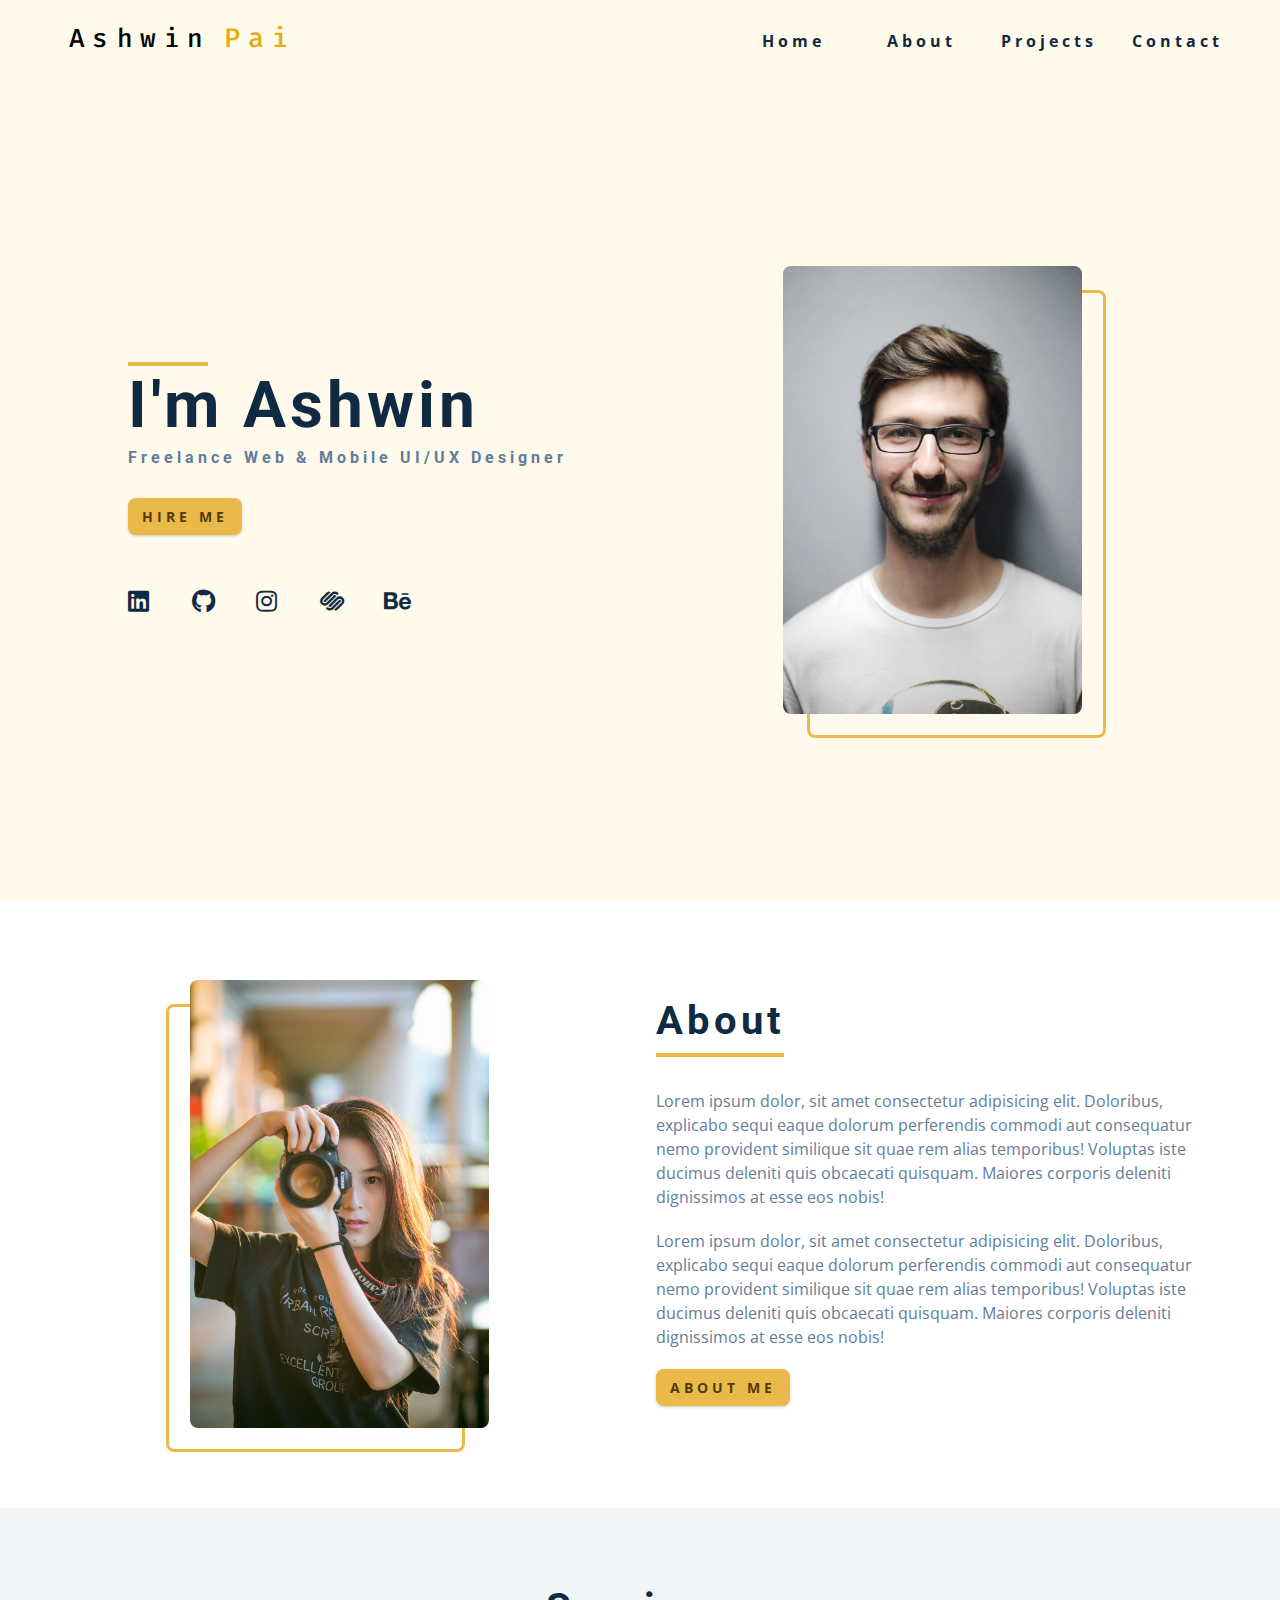
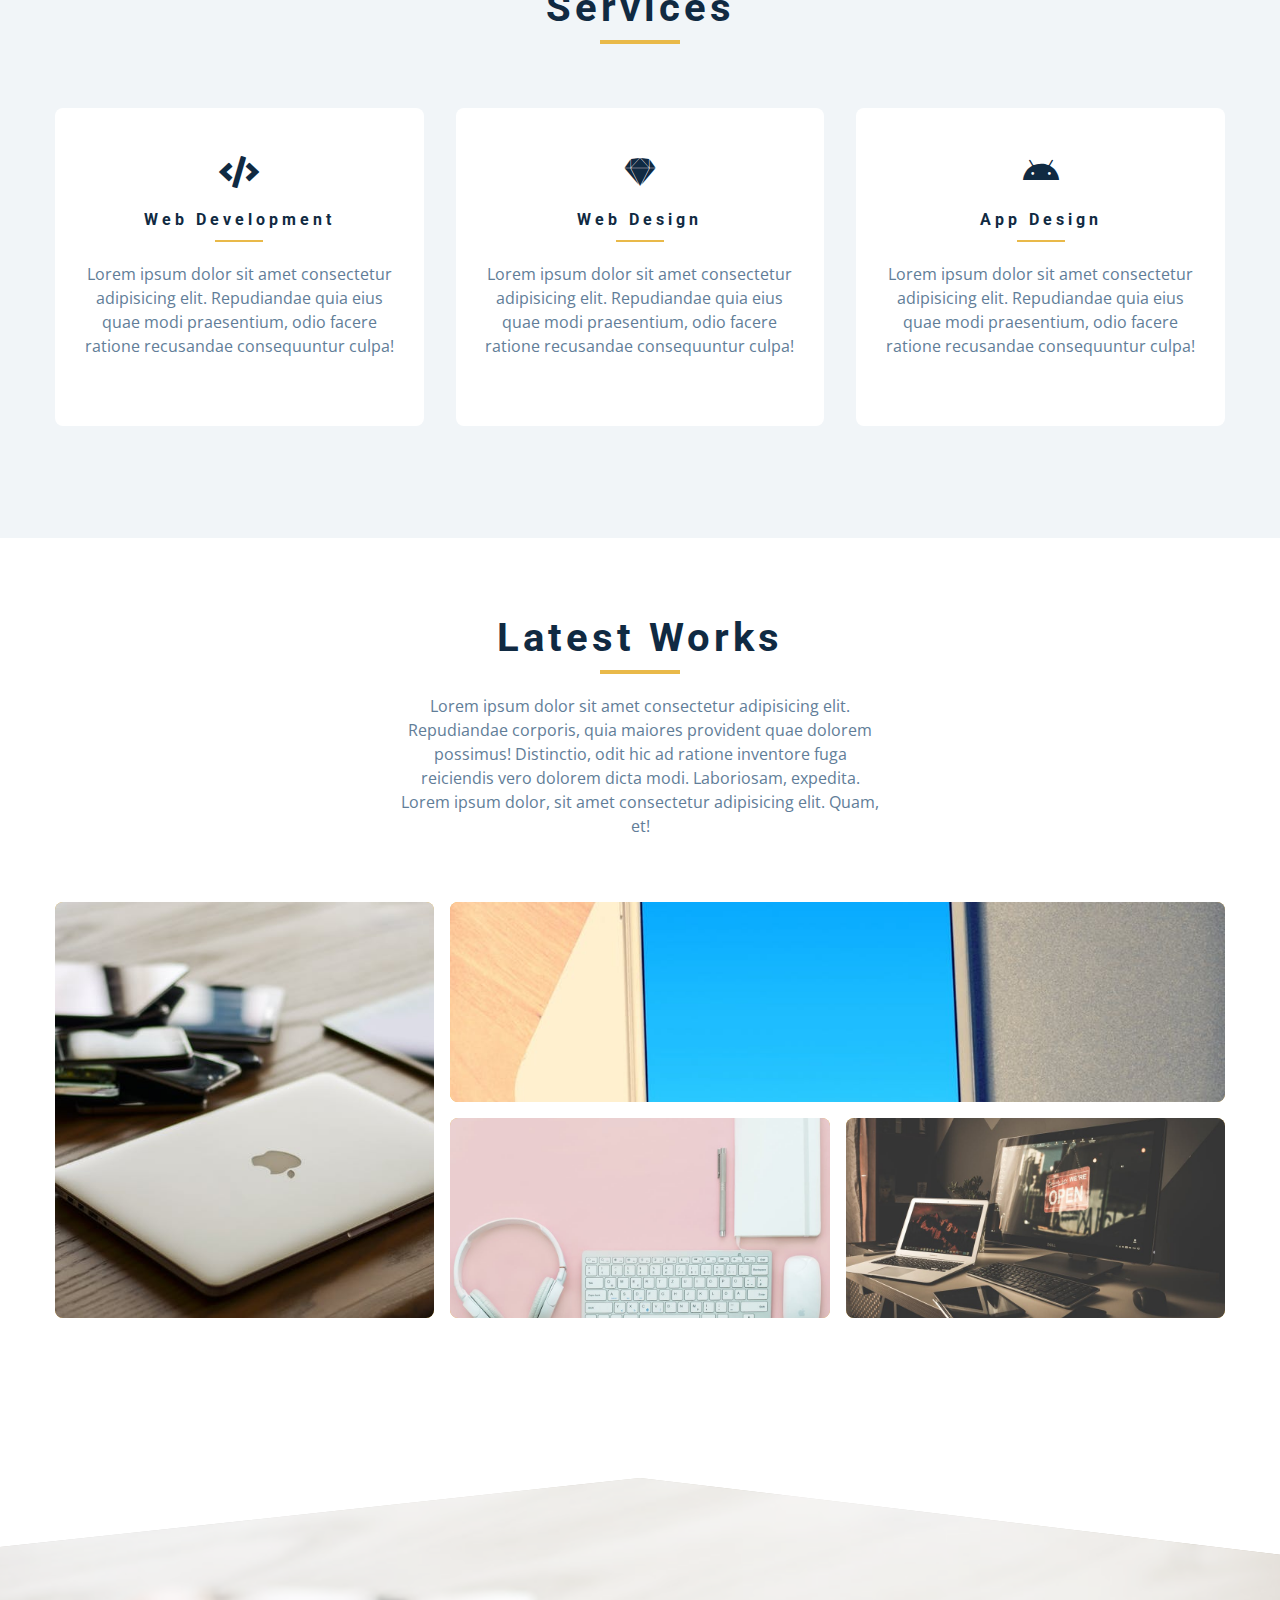
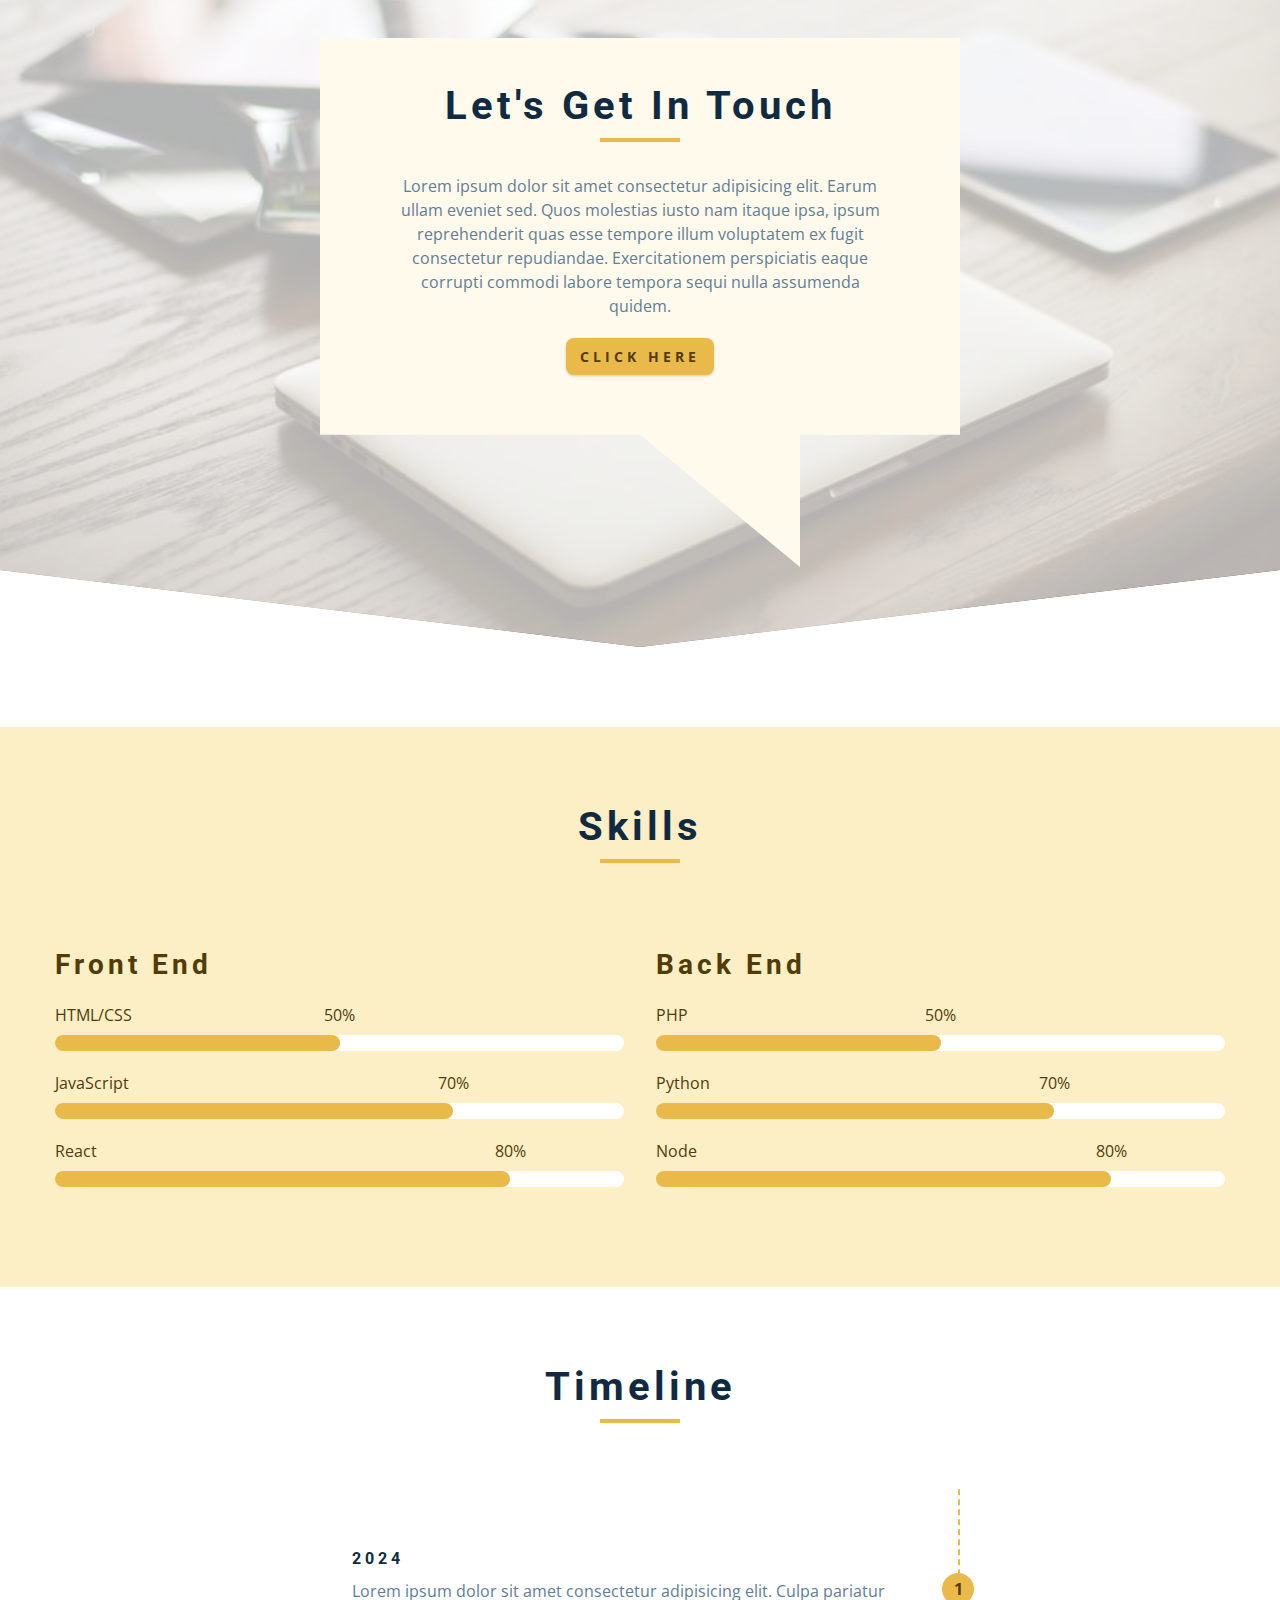
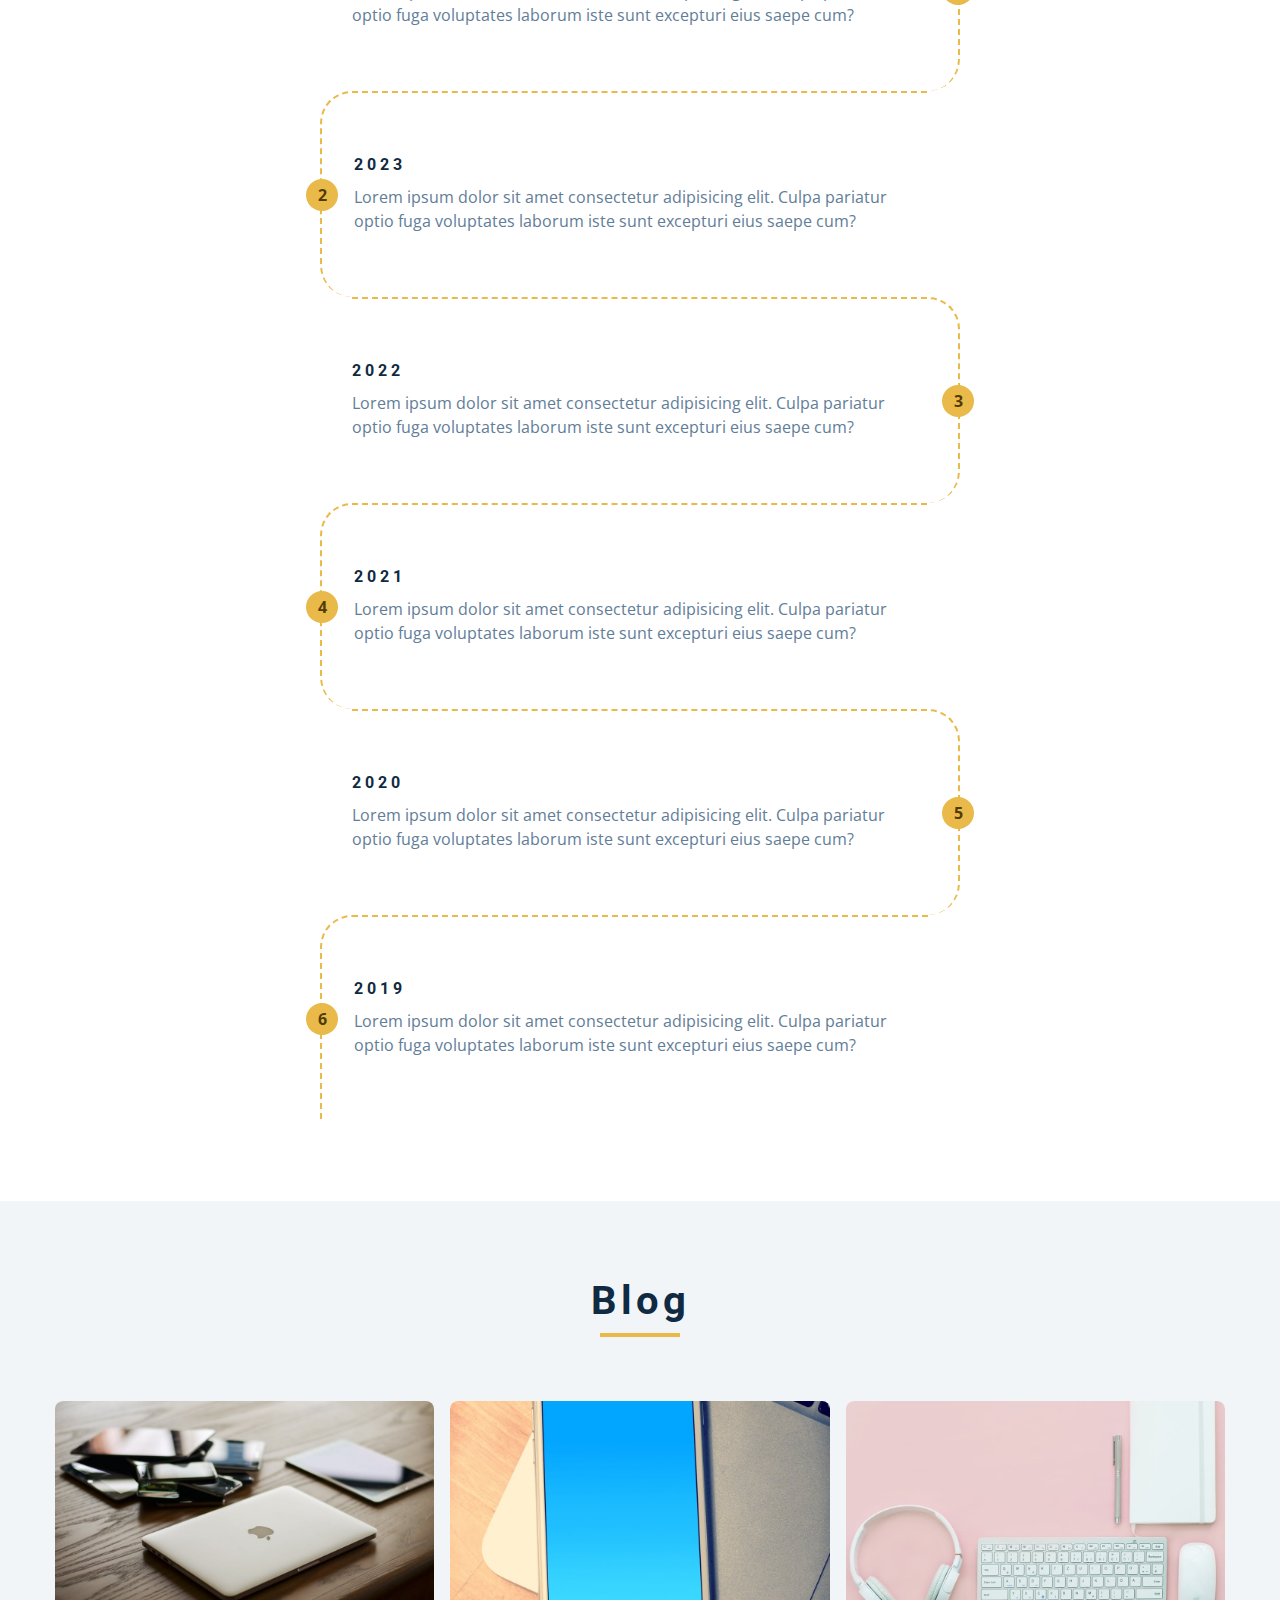
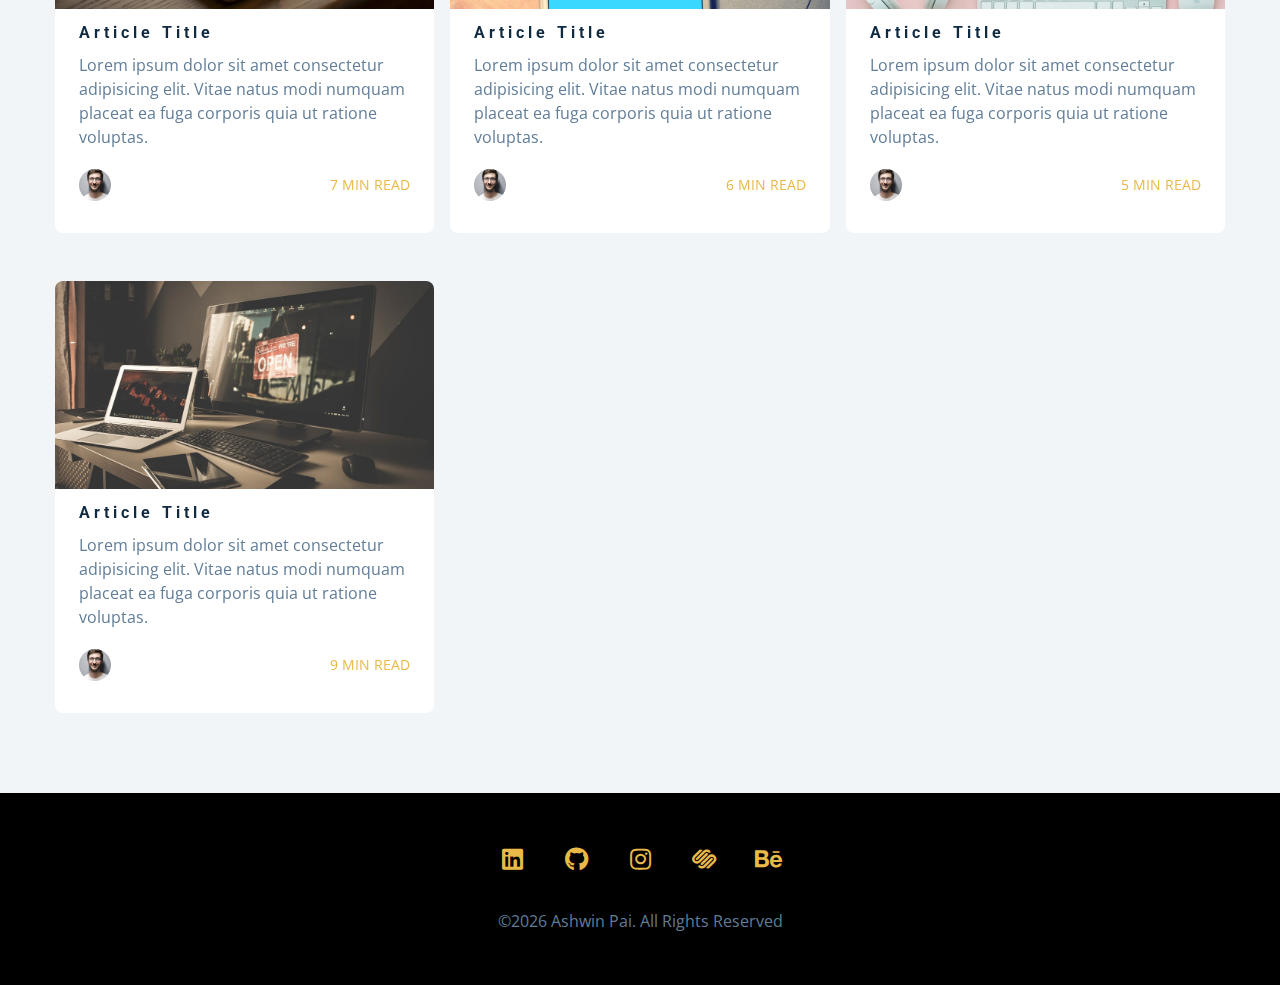
==== commit b2cbd1cb: "blog and footer, index page completed" ====
--- a/index.html
+++ b/index.html
@@ -497,9 +497,148 @@
     </section>
     <!--end of  timeline -->
     <!-- blog -->
+    <section class="section blog">
+      <!-- section-title -->
+      <div class="section-title">
+        <h2>blog</h2>
+        <div class="underline"></div>
+      </div>
+      <div class="section-center blog-center">
+        <!-- single artcile -->
+        <div class="card">
+          <!-- front of card -->
+          <div class="card-side card-front">
+            <img src="./images/project-1.jpeg" alt="blog1" />
+            <div class="card-info">
+              <h4>article title</h4>
+              <p>
+                Lorem ipsum dolor sit amet consectetur adipisicing elit. Vitae
+                natus modi numquam placeat ea fuga corporis quia ut ratione
+                voluptas.
+              </p>
+              <div class="card-footer">
+                <img src="./images/hero-img-small.jpeg" alt="hero photo" />
+                <p>7 min read</p>
+              </div>
+            </div>
+          </div>
+          <!-- back of card -->
+          <div class="card-side card-back">
+            <div class="btn">read more</div>
+          </div>
+        </div>
+        <!-- end of single article -->
+        <!-- single artcile -->
+        <div class="card">
+          <!-- front of card -->
+          <div class="card-side card-front">
+            <img src="./images/project-2.jpeg" alt="blog2" />
+            <div class="card-info">
+              <h4>article title</h4>
+              <p>
+                Lorem ipsum dolor sit amet consectetur adipisicing elit. Vitae
+                natus modi numquam placeat ea fuga corporis quia ut ratione
+                voluptas.
+              </p>
+              <div class="card-footer">
+                <img src="./images/hero-img-small.jpeg" alt="hero photo" />
+                <p>6 min read</p>
+              </div>
+            </div>
+          </div>
+          <!-- back of card -->
+          <div class="card-side card-back">
+            <div class="btn">read more</div>
+          </div>
+        </div>
+        <!-- end of single article -->
+        <!-- single artcile -->
+        <div class="card">
+          <!-- front of card -->
+          <div class="card-side card-front">
+            <img src="./images/project-3.jpeg" alt="blog3" />
+            <div class="card-info">
+              <h4>article title</h4>
+              <p>
+                Lorem ipsum dolor sit amet consectetur adipisicing elit. Vitae
+                natus modi numquam placeat ea fuga corporis quia ut ratione
+                voluptas.
+              </p>
+              <div class="card-footer">
+                <img src="./images/hero-img-small.jpeg" alt="hero photo" />
+                <p>5 min read</p>
+              </div>
+            </div>
+          </div>
+          <!-- back of card -->
+          <div class="card-side card-back">
+            <div class="btn">read more</div>
+          </div>
+        </div>
+        <!-- end of single article -->
+        <!-- single artcile -->
+        <div class="card">
+          <!-- front of card -->
+          <div class="card-side card-front">
+            <img src="./images/project-4.jpeg" alt="blog4" />
+            <div class="card-info">
+              <h4>article title</h4>
+              <p>
+                Lorem ipsum dolor sit amet consectetur adipisicing elit. Vitae
+                natus modi numquam placeat ea fuga corporis quia ut ratione
+                voluptas.
+              </p>
+              <div class="card-footer">
+                <img src="./images/hero-img-small.jpeg" alt="hero photo" />
+                <p>9 min read</p>
+              </div>
+            </div>
+          </div>
+          <!-- back of card -->
+          <div class="card-side card-back">
+            <div class="btn">read more</div>
+          </div>
+        </div>
+        <!-- end of single article -->
+      </div>
+      <!-- end of section-title -->
+    </section>
 
     <!--end of  blog -->
     <!-- footer -->
+    <footer class="footer">
+      <ul class="social-icons">
+        <li>
+          <a
+            href="https://www.linkedin.com/in/ashwin-m-pai-a0730b21b"
+            class="social-icon"
+          >
+            <i class="fab fa-linkedin"></i>
+          </a>
+        </li>
+        <li>
+          <a href="https://github.com/AshwinMPaii" class="social-icon">
+            <i class="fab fa-github"></i>
+          </a>
+        </li>
+        <li>
+          <a href="https://www.instagram.com/ashwin_pai__/" class="social-icon">
+            <i class="fab fa-instagram"></i>
+          </a>
+        </li>
+        <li>
+          <a href="https://www.squarespace.com" class="social-icon">
+            <i class="fab fa-squarespace"></i>
+          </a>
+        </li>
+        <li>
+          <a href="https://www.behance.net" class="social-icon">
+            <i class="fab fa-behance"></i>
+          </a>
+        </li>
+      </ul>
+      <p>&copy<span id="date"></span> ashwin pai. all rights reserved</p>
+    </footer>
 
     <script src="./js/app.js"></script>
   </body>
--- a/css/styles.css
+++ b/css/styles.css
@@ -746,12 +746,96 @@
 Blog
 ===============
 */
-
+.blog {
+  background: var(--clr-grey-10);
+}
+.card {
+  height: 27rem;
+  position: relative;
+  perspective: 1500px;
+}
+.card-side {
+  backface-visibility: hidden;
+  transition: all 2s linear;
+  position: absolute;
+  width: 100%;
+  height: 100%;
+  top: 0;
+  left: 0;
+  border-radius: var(--radius);
+}
+.card-front {
+  background: var(--clr-white);
+}
+.card-back {
+  background: var(--clr-primary-10);
+  transform: rotateY(180deg);
+  display: grid;
+  place-items: center;
+}
+.card:hover .card-front {
+  transform: rotateY(-180deg);
+}
+.card:hover .card-back {
+  transform: rotateY(0deg);
+}
+/* rest of the style */
+.card-front img {
+  height: 13rem;
+  object-fit: cover;
+  border-top-left-radius: var(--radius);
+  border-top-right-radius: var(--radius);
+}
+.card-footer img {
+  height: 2rem;
+  width: 2rem;
+  object-fit: cover;
+  border-radius: 50%;
+}
+.card-footer {
+  display: grid;
+  grid-template-columns: auto 1fr;
+  align-items: center;
+}
+.card-footer p {
+  margin-bottom: 0;
+  justify-self: end;
+  text-transform: uppercase;
+  font-size: 0.85rem;
+  color: var(--clr-primary-5);
+}
+.card-info {
+  padding: 1rem 1.5rem;
+}
+.blog-center {
+  display: grid;
+  grid-template-columns: repeat(auto-fill, minmax(330px, 1fr));
+  gap: 3rem 1rem;
+}
 /*
 =============== 
 Footer
 ===============
 */
+.footer {
+  padding-bottom: 2rem;
+  background-color: black;
+  display: grid;
+  place-items: center;
+}
+.footer .social-icons {
+  margin-bottom: 2rem;
+}
+.footer .social-icon {
+  color: var(--clr-primary-5);
+}
+.footer .social-icon:hover {
+  color: var(--clr-white);
+}
+.footer p {
+  text-transform: capitalize;
+  font-size: 1rem;
+}
 /*
 =============== 
 Single Page
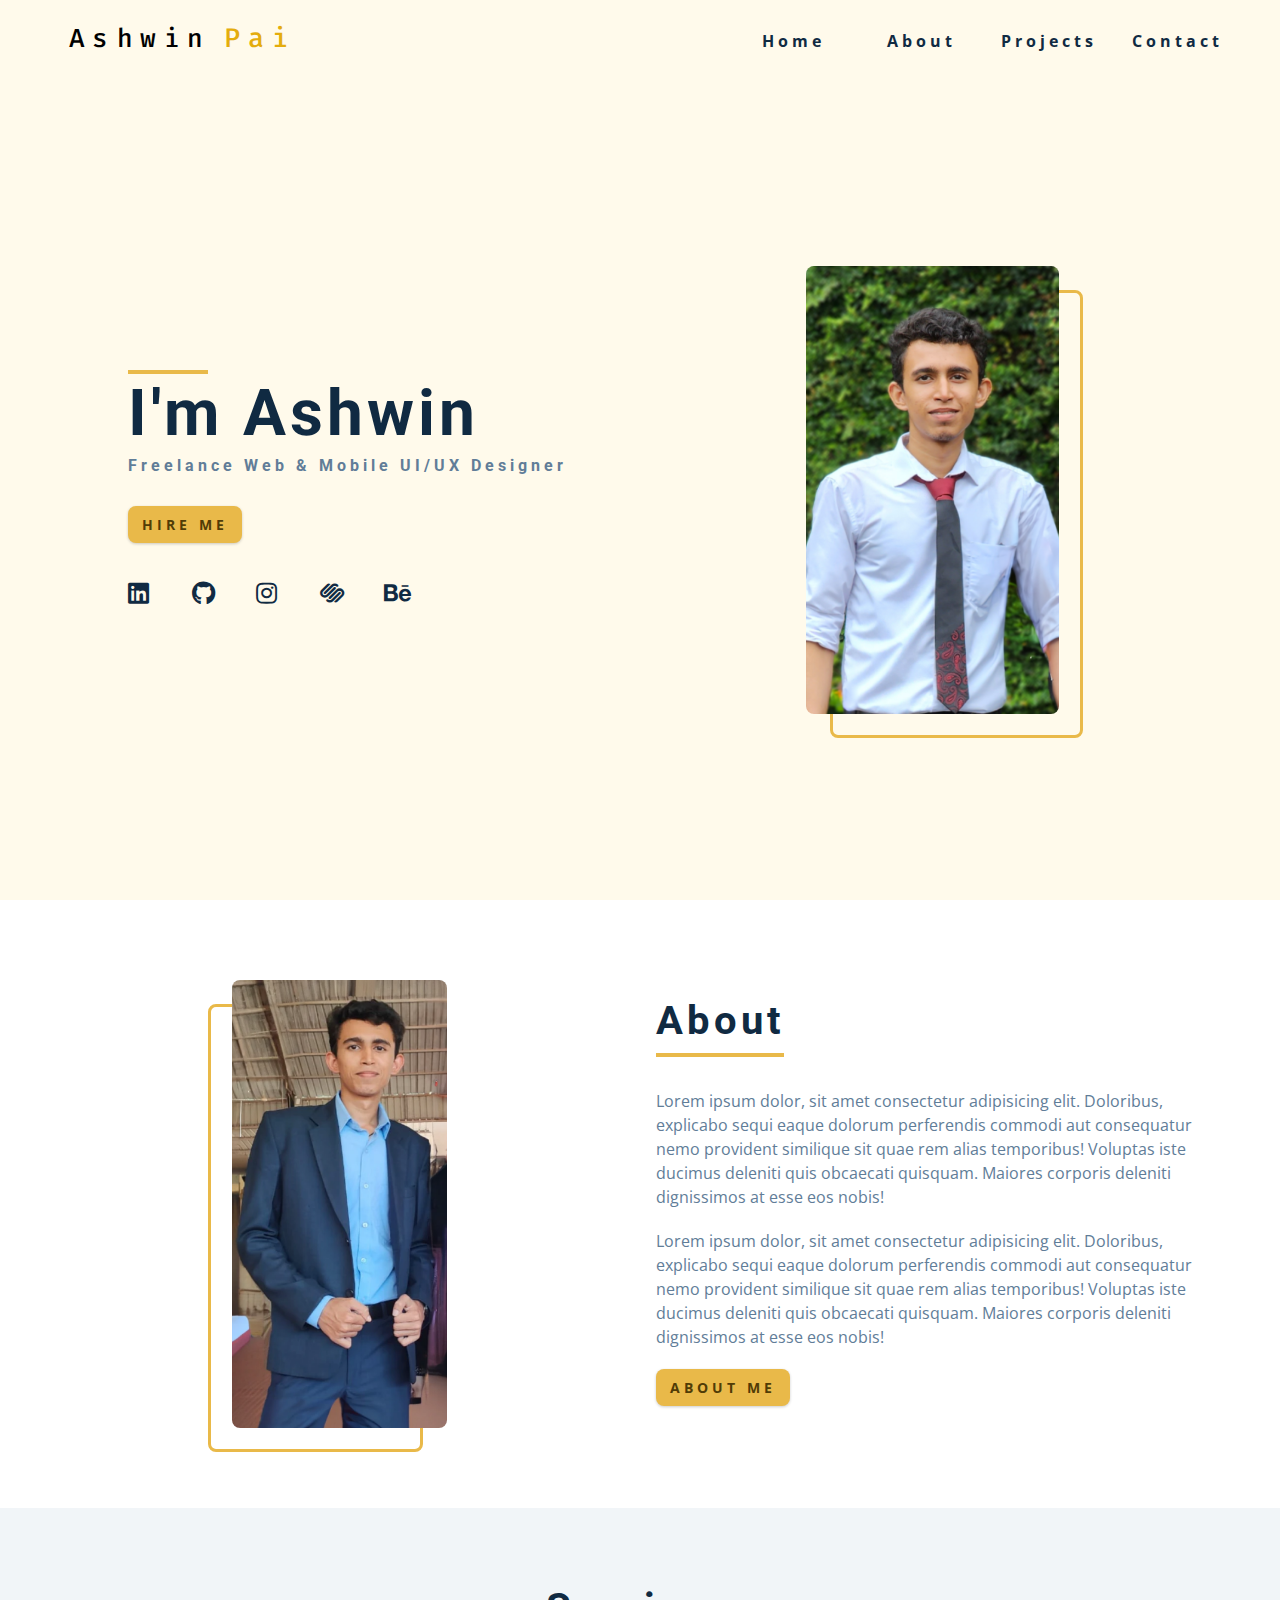
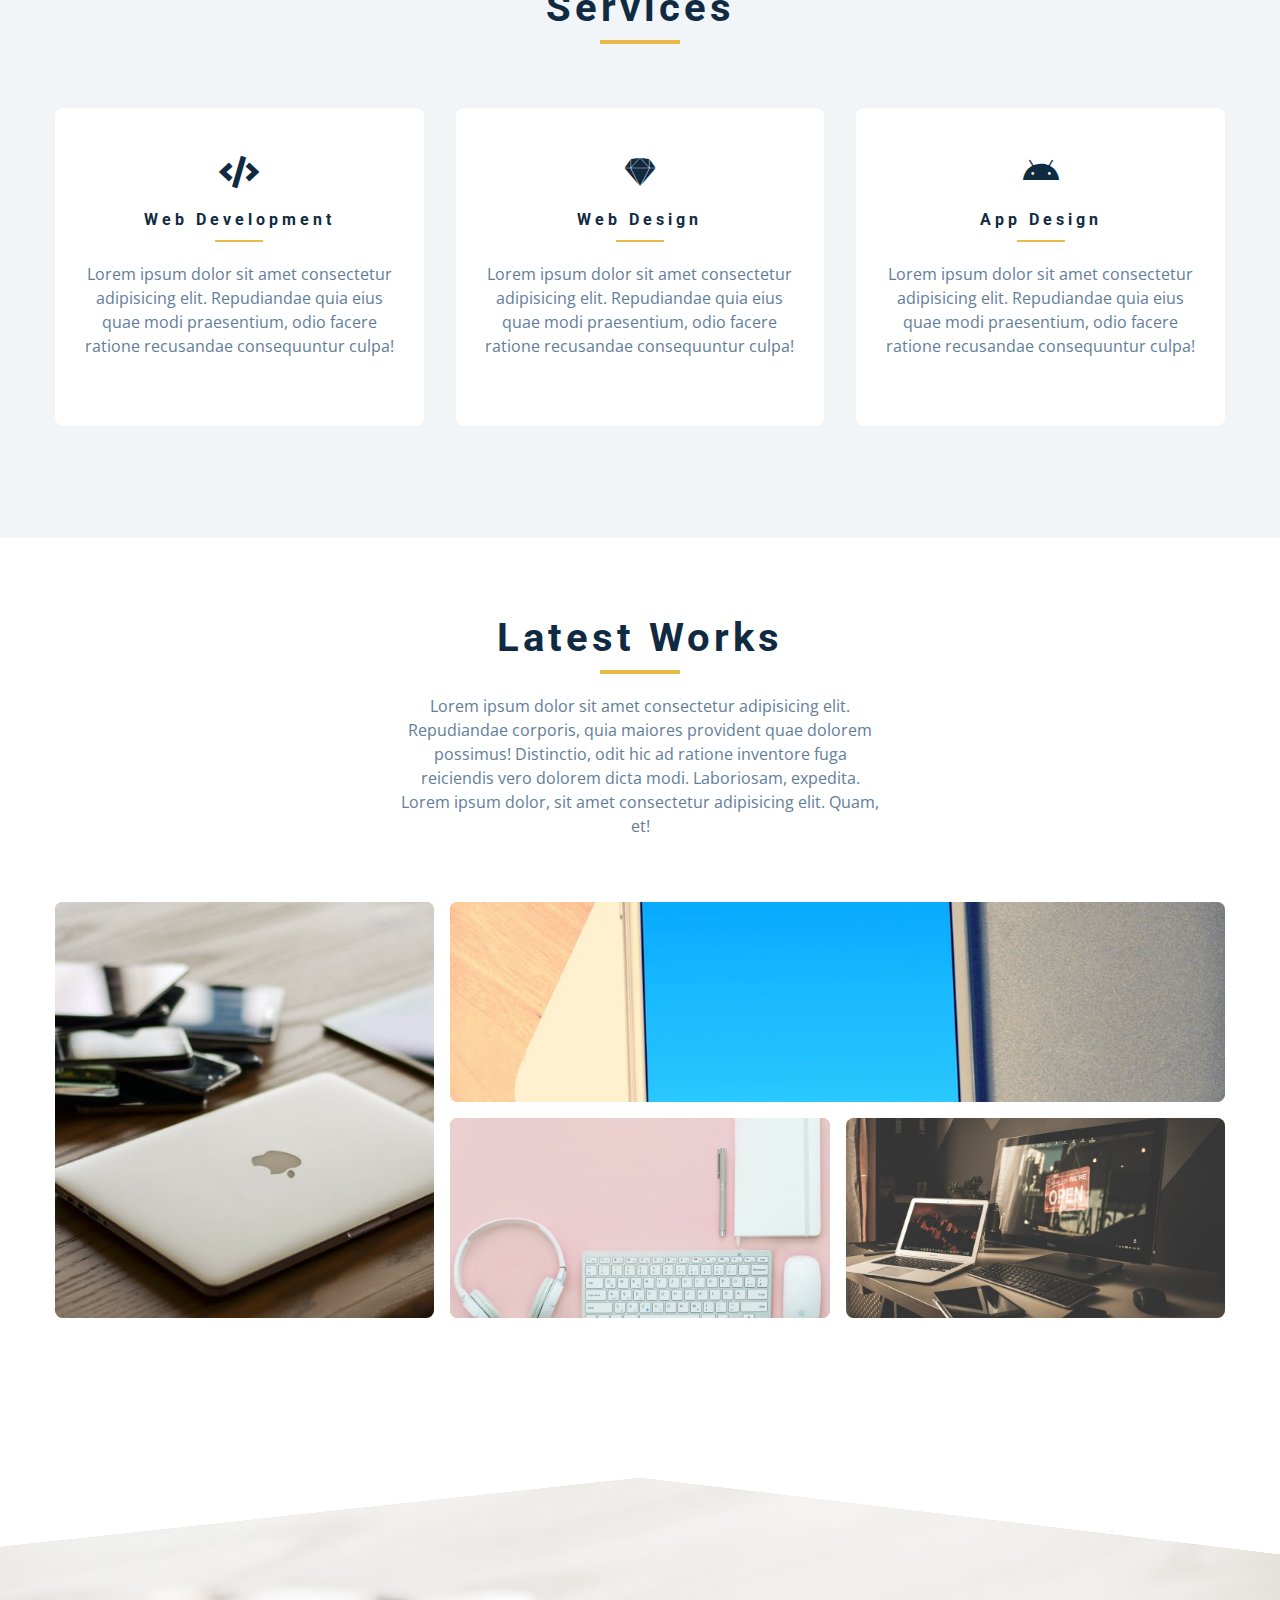
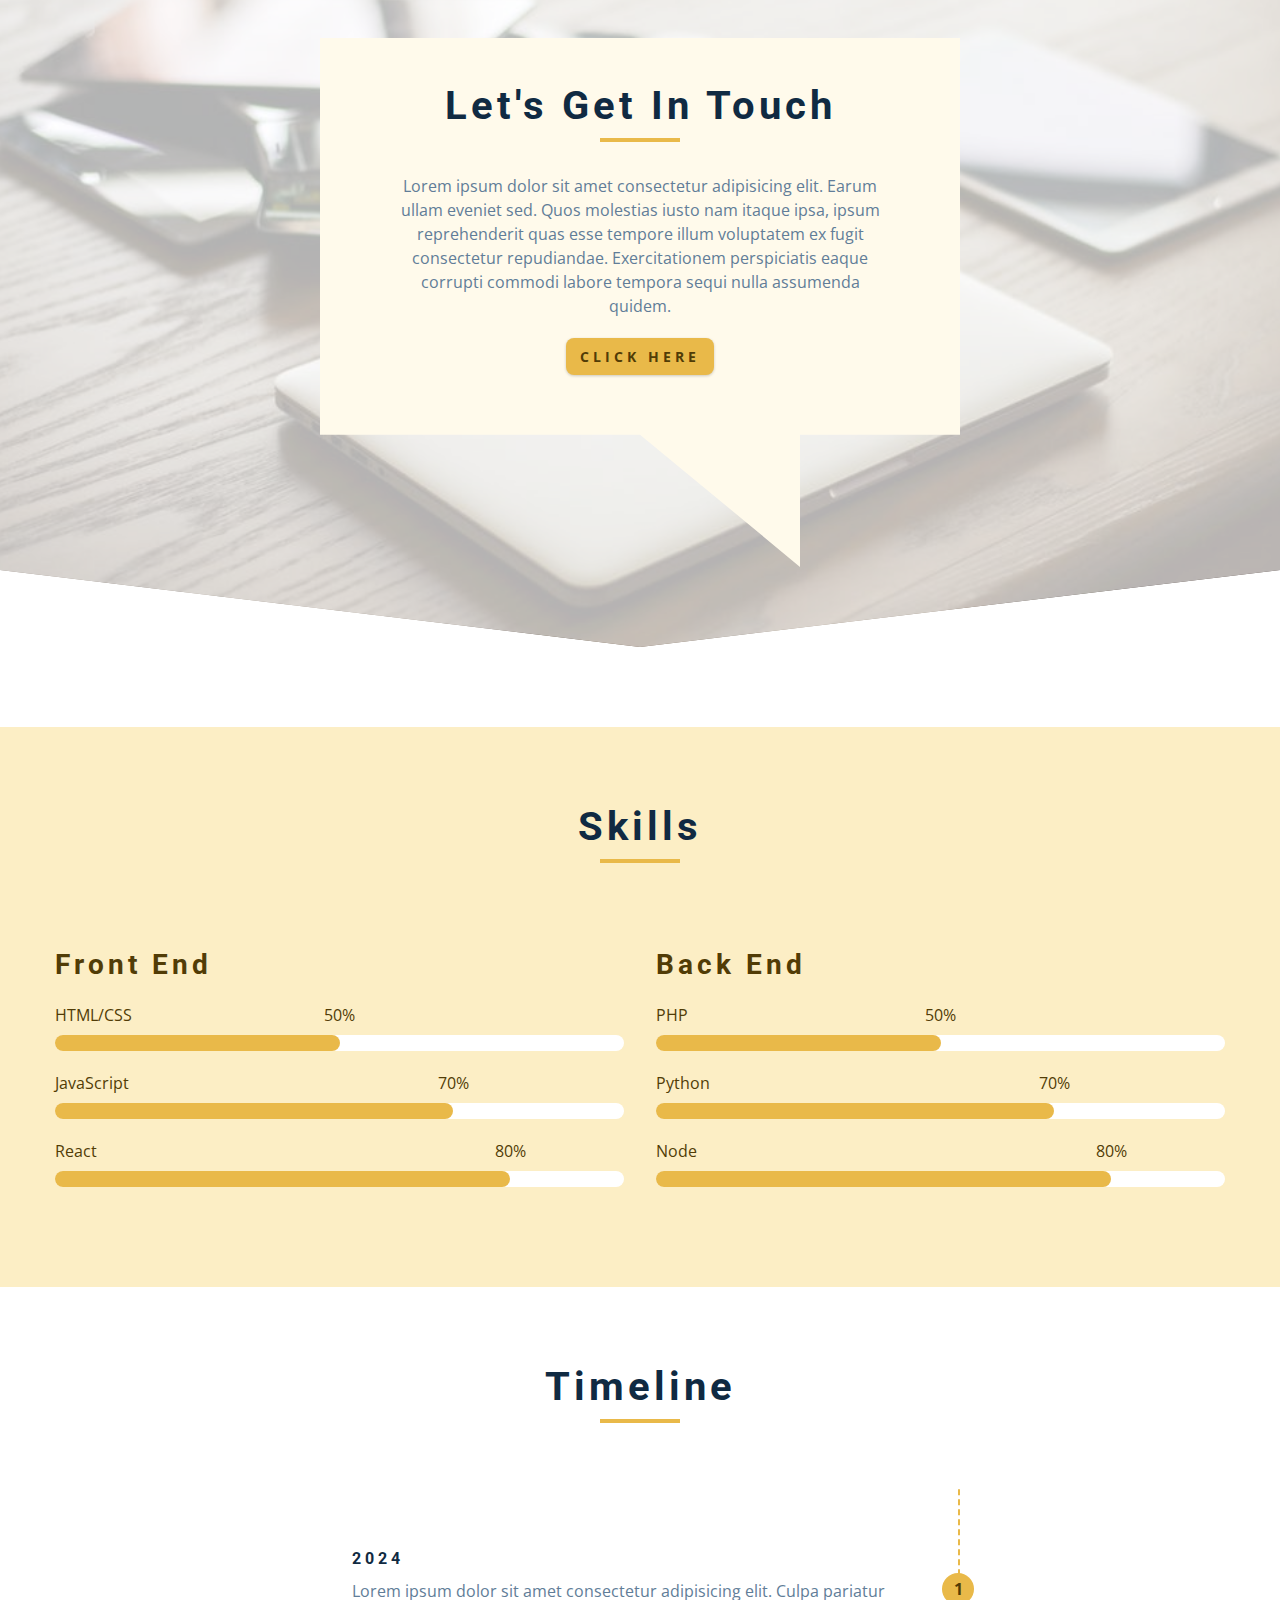
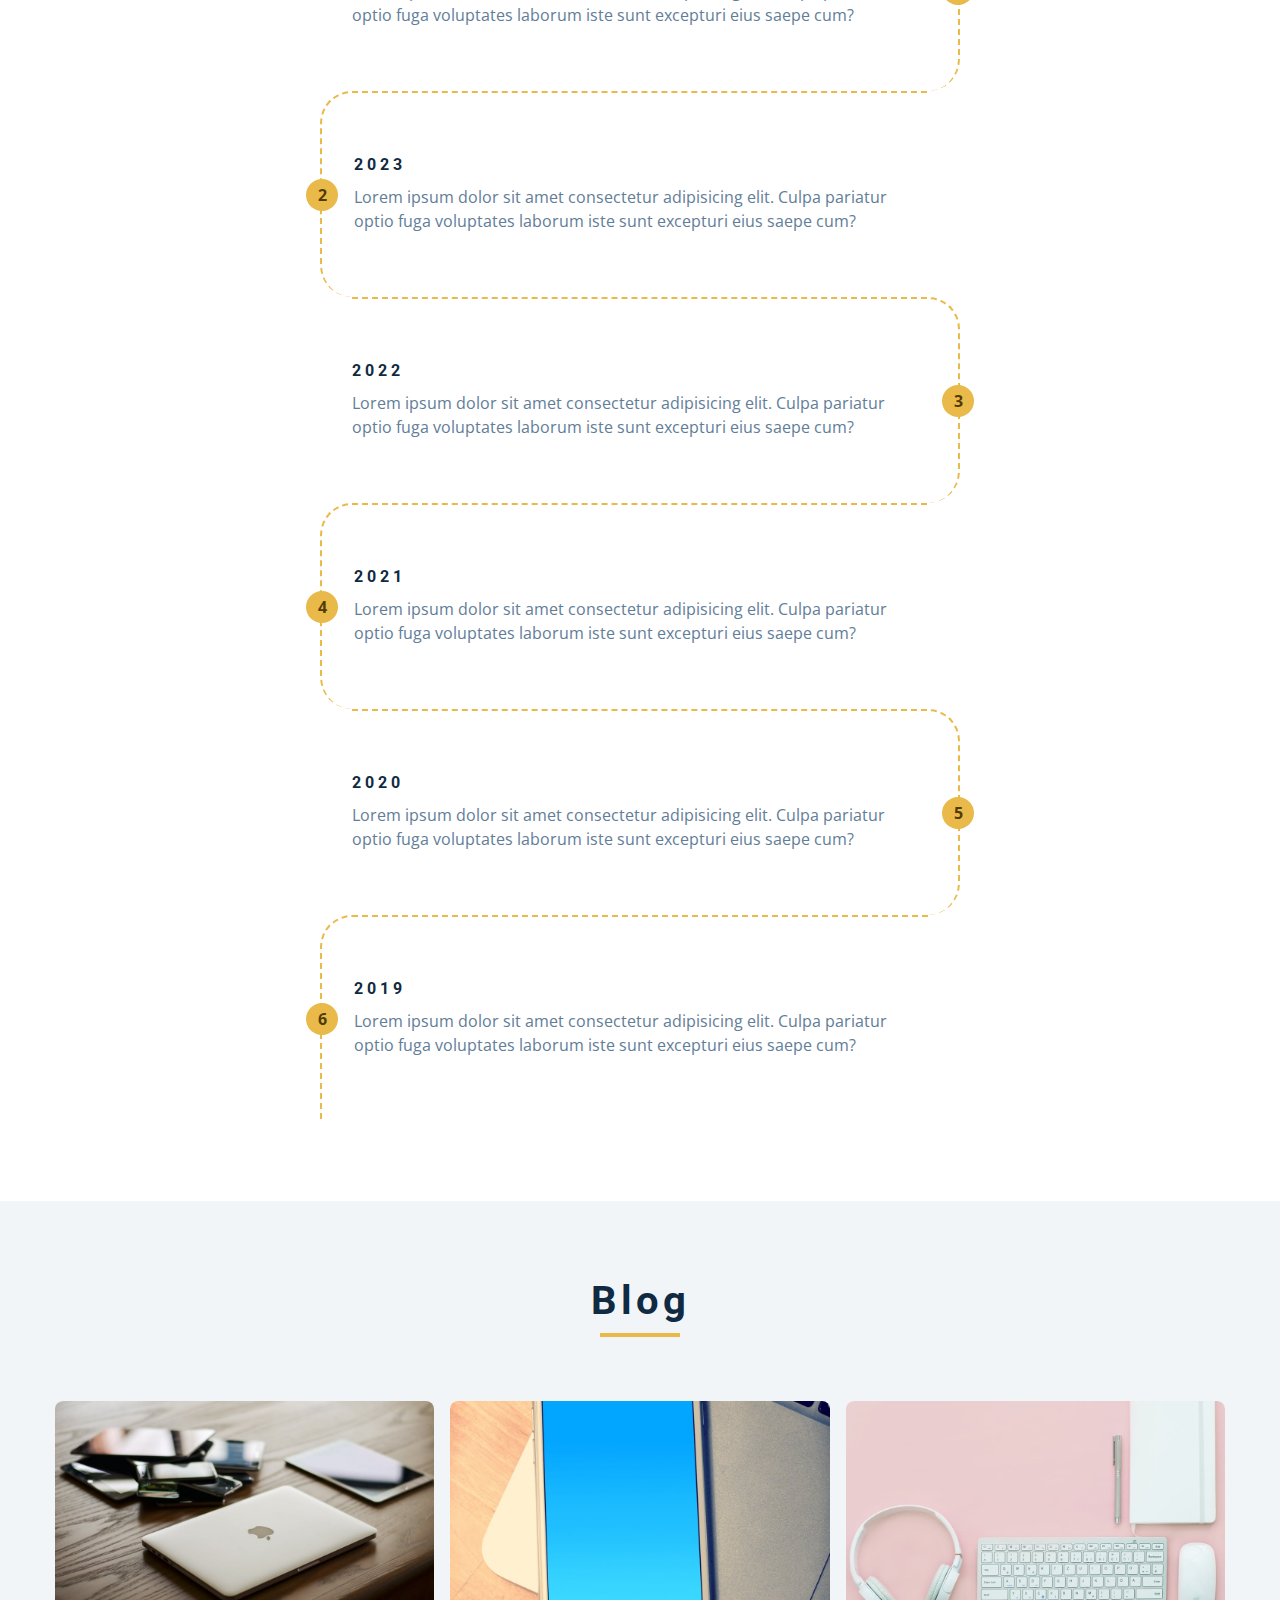
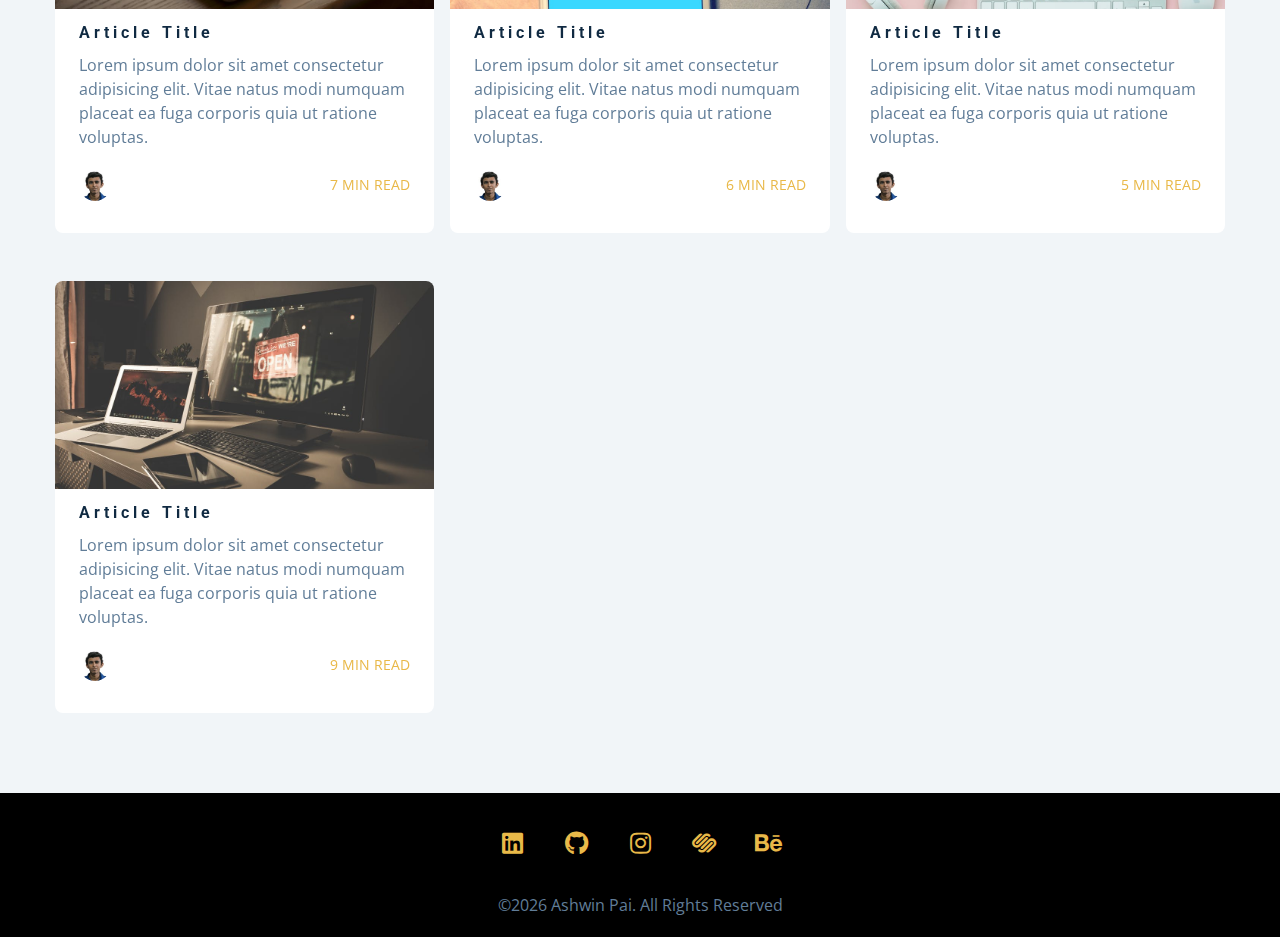
==== commit 64b902be: "pics changed" ====
--- a/index.html
+++ b/index.html
@@ -142,7 +142,7 @@
         </article>
         <article class="hero-img">
           <img
-            src="./images/hero-img.jpeg"
+            src="./images/ashwin_port1.png"
             class="hero-photo"
             alt="hero-photo"
           />
@@ -156,7 +156,7 @@
         <!-- about-img -->
         <article class="about-img">
           <img
-            src="./images/about-img.jpeg"
+            src="./images/ash-about-img.png"
             class="hero-photo"
             alt="about-img"
           />
@@ -517,7 +517,7 @@
                 voluptas.
               </p>
               <div class="card-footer">
-                <img src="./images/hero-img-small.jpeg" alt="hero photo" />
+                <img src="./images/ash-port-small.jpg" alt="hero photo" />
                 <p>7 min read</p>
               </div>
             </div>
@@ -541,7 +541,7 @@
                 voluptas.
               </p>
               <div class="card-footer">
-                <img src="./images/hero-img-small.jpeg" alt="hero photo" />
+                <img src="./images/ash-port-small.jpg" alt="hero photo" />
                 <p>6 min read</p>
               </div>
             </div>
@@ -565,7 +565,7 @@
                 voluptas.
               </p>
               <div class="card-footer">
-                <img src="./images/hero-img-small.jpeg" alt="hero photo" />
+                <img src="./images/ash-port-small.jpg" alt="hero photo" />
                 <p>5 min read</p>
               </div>
             </div>
@@ -589,7 +589,7 @@
                 voluptas.
               </p>
               <div class="card-footer">
-                <img src="./images/hero-img-small.jpeg" alt="hero photo" />
+                <img src="./images/ash-port-small.jpg" alt="hero photo" />
                 <p>9 min read</p>
               </div>
             </div>
--- a/css/styles.css
+++ b/css/styles.css
@@ -137,7 +137,6 @@
   letter-spacing: var(--spacing);
   display: inline-block;
   font-weight: 700;
-  -webkit-transition: var(--transition);
   transition: var(--transition);
   font-size: 0.875rem;
   border: 2px solid transparent;
@@ -224,6 +223,7 @@
     display: grid;
     grid-template-columns: repeat(4, 1fr);
     justify-items: center;
+    -moz-column-gap: 2rem;
     column-gap: 2rem;
     align-items: center;
     justify-self: end;
@@ -284,7 +284,7 @@
 .social-icons {
   display: grid;
   grid-template-columns: repeat(5, 1fr);
-  margin-top: 3rem;
+  margin-top: 2rem;
   width: 20rem;
   justify-items: center;
 }
@@ -351,6 +351,7 @@
 .hero-photo {
   max-width: 25rem;
   max-height: 28rem;
+  -o-object-fit: cover;
   object-fit: cover;
   border-radius: var(--radius);
   position: relative;
@@ -455,6 +456,7 @@
   .services-center {
     display: grid;
     grid-template-columns: repeat(2, 1fr);
+    -moz-column-gap: 2rem;
     column-gap: 2rem;
   }
 }
@@ -502,6 +504,7 @@
   transition: var(--transition);
   border-radius: var(--radius);
   height: 15rem;
+  -o-object-fit: cover;
   object-fit: cover;
 }
 .project:hover .project-img {
@@ -528,6 +531,7 @@
   .projects-center {
     display: grid;
     grid-template-columns: 1fr 1fr;
+    -moz-column-gap: 2rem;
     column-gap: 2rem;
   }
 }
@@ -580,6 +584,7 @@
   left: 0;
   width: 100%;
   height: 100%;
+  -o-object-fit: cover;
   object-fit: cover;
   z-index: -2;
 }
@@ -597,6 +602,7 @@
 .connect {
   display: grid;
   place-items: center;
+  -webkit-clip-path: polygon(50% 0, 100% 10%, 100% 90%, 50% 100%, 0 90%, 0 9%);
   clip-path: polygon(50% 0, 100% 10%, 100% 90%, 50% 100%, 0 90%, 0 9%);
 }
 .video-banner .section-title {
@@ -609,6 +615,15 @@
   background: var(--clr-primary-10);
   padding: 3rem 5rem 12rem 5rem;
   text-align: center;
+  -webkit-clip-path: polygon(
+    0% 0%,
+    100% 0%,
+    100% 75%,
+    75% 75%,
+    75% 100%,
+    50% 75%,
+    0% 75%
+  );
   clip-path: polygon(
     0% 0%,
     100% 0%,
@@ -628,6 +643,7 @@
   .skills-center {
     display: grid;
     grid-template-columns: 1fr 1fr;
+    -moz-column-gap: 2rem;
     column-gap: 2rem;
   }
 }
@@ -755,6 +771,7 @@
   perspective: 1500px;
 }
 .card-side {
+  -webkit-backface-visibility: hidden;
   backface-visibility: hidden;
   transition: all 2s linear;
   position: absolute;
@@ -763,6 +780,9 @@
   top: 0;
   left: 0;
   border-radius: var(--radius);
+  -webkit-transform: translate3d(0, 0, 0);
+  transform: translate3d(0, 0, 0);
+  visibility: visible;
 }
 .card-front {
   background: var(--clr-white);
@@ -782,6 +802,7 @@
 /* rest of the style */
 .card-front img {
   height: 13rem;
+  -o-object-fit: cover;
   object-fit: cover;
   border-top-left-radius: var(--radius);
   border-top-right-radius: var(--radius);
@@ -789,6 +810,7 @@
 .card-footer img {
   height: 2rem;
   width: 2rem;
+  -o-object-fit: cover;
   object-fit: cover;
   border-radius: 50%;
 }
@@ -818,7 +840,7 @@
 ===============
 */
 .footer {
-  padding-bottom: 2rem;
+  padding-bottom: 0rem;
   background-color: black;
   display: grid;
   place-items: center;
@@ -841,9 +863,92 @@
 Single Page
 ===============
 */
+.single-page {
+  background: var(--clr-primary-10);
+  /* min-height: calc(100vh - 5rem - 192px); */
+  display: grid;
+  grid-template-columns: 1fr;
+  grid-template-rows: auto 1fr auto;
+}
+.page-info {
+  max-width: 700px;
+}
+.page-info a {
+  text-transform: uppercase;
+  color: var(--clr-primary-5);
+  transition: var(--transition);
+}
+.page-info a:hover {
+  color: var(--clr-primary-1);
+}
+.contact-section {
+  padding: 2.5rem 0;
+}
+.about-section {
+  padding: 3rem 0;
+}
 
 /*
 =============== 
 Products Page
 ===============
 */
+
+.projects-hero {
+  background: var(--clr-primary-10);
+  display: grid;
+  place-items: center;
+  height: 40vh;
+}
+.projects-section-title {
+  margin-bottom: 0rem;
+  text-align: center;
+}
+.single-project {
+  background: var(--clr-grey-10);
+  border-radius: var(--radius);
+}
+.project-container img {
+  border-top-left-radius: var(--radius);
+  border-top-right-radius: var(--radius);
+}
+.project-container {
+  position: relative;
+}
+.project-icon {
+  position: absolute;
+  font-size: 1.75rem;
+  bottom: 0;
+  left: 50%;
+  transform: translate(-50%, 50%);
+  width: 4rem;
+  height: 4rem;
+  display: grid;
+  place-items: center;
+  background: var(--clr-primary-5);
+  border-radius: 50%;
+  color: var(--clr-primary-1);
+  border: 0.375rem solid var(--clr-grey-10);
+}
+.project-details {
+  padding: 2rem 1.5rem 0.5rem 1.5rem;
+}
+.project-footer {
+  display: grid;
+  grid-template-columns: 1fr 1fr;
+  color: var(--clr-primary-5);
+}
+.project-footer a {
+  justify-self: end;
+  text-transform: capitalize;
+  color: var(--clr-primary-5);
+  transition: var(--transition);
+}
+.project-footer a:hover {
+  color: var(--clr-primary-1);
+}
+.projects-page-center {
+  display: grid;
+  grid-template-columns: repeat(auto-fill, minmax(330px, 1fr));
+  gap: 3rem 1rem;
+}
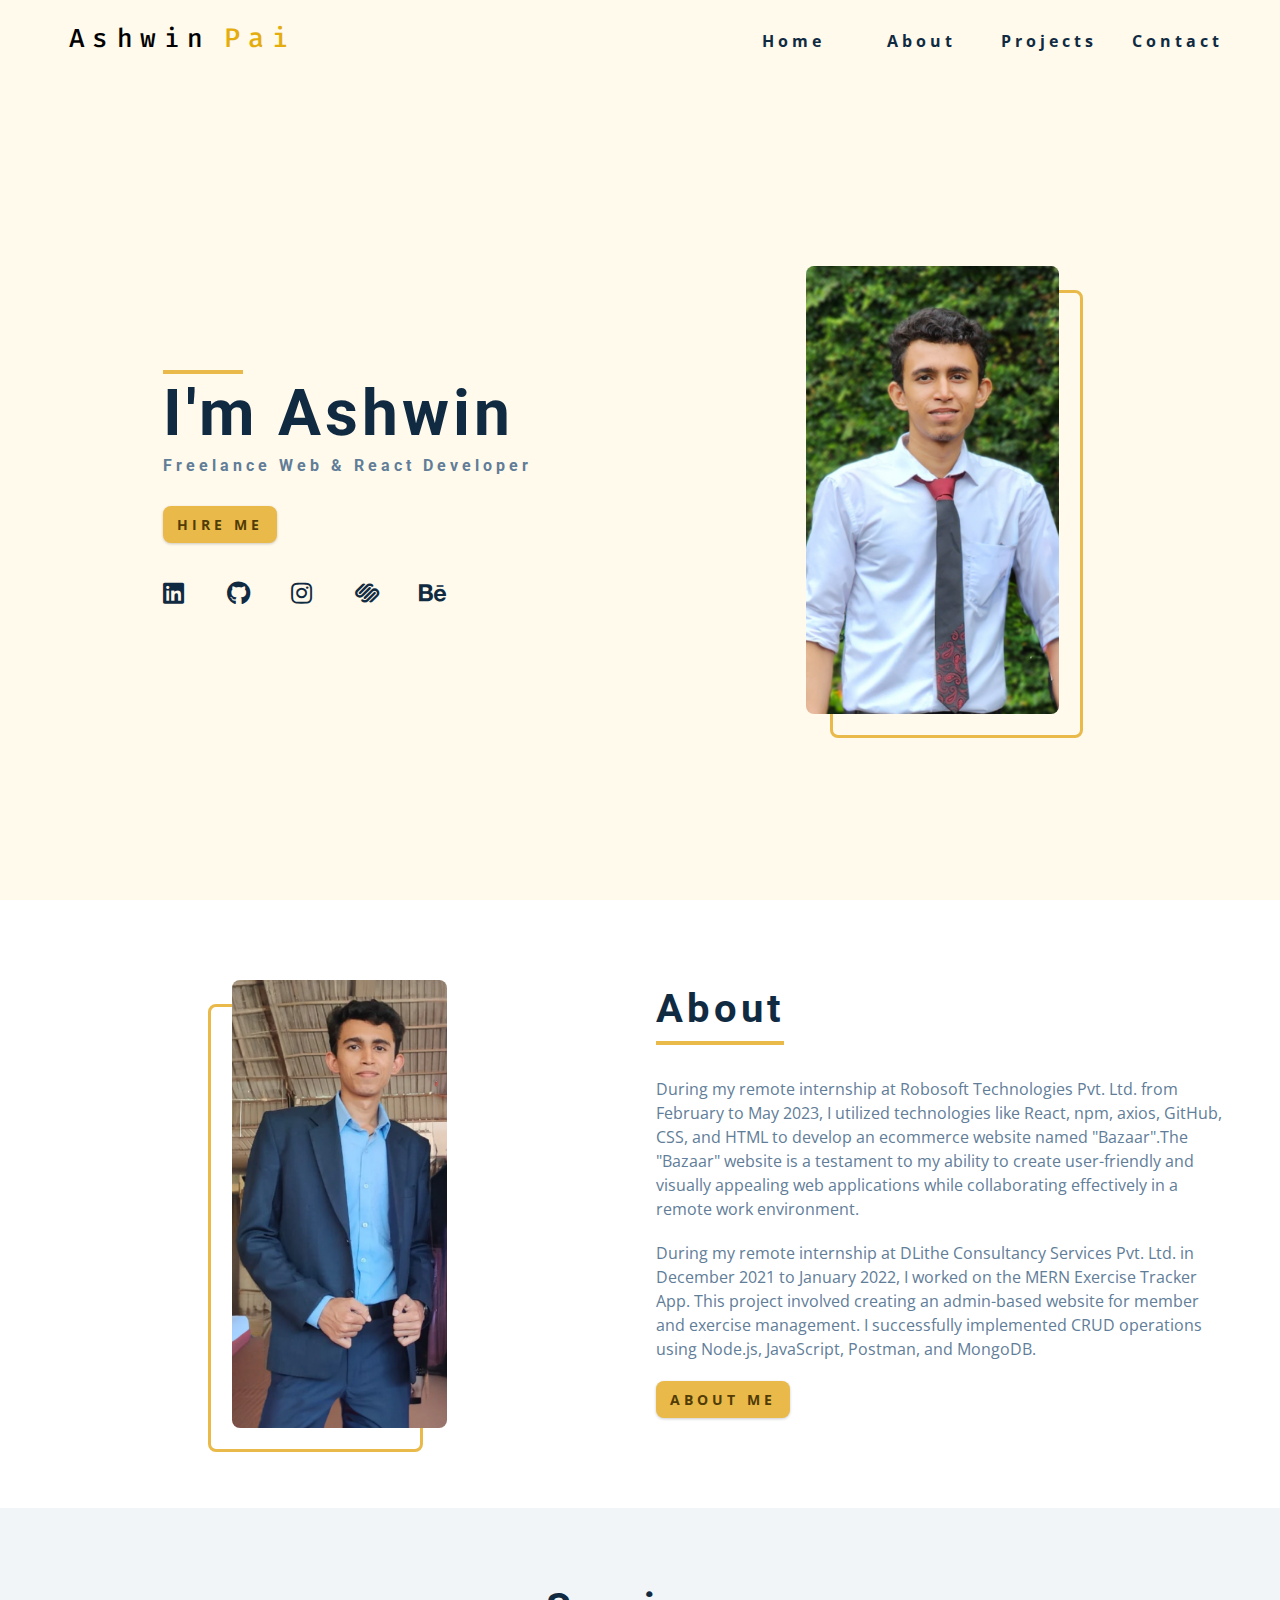
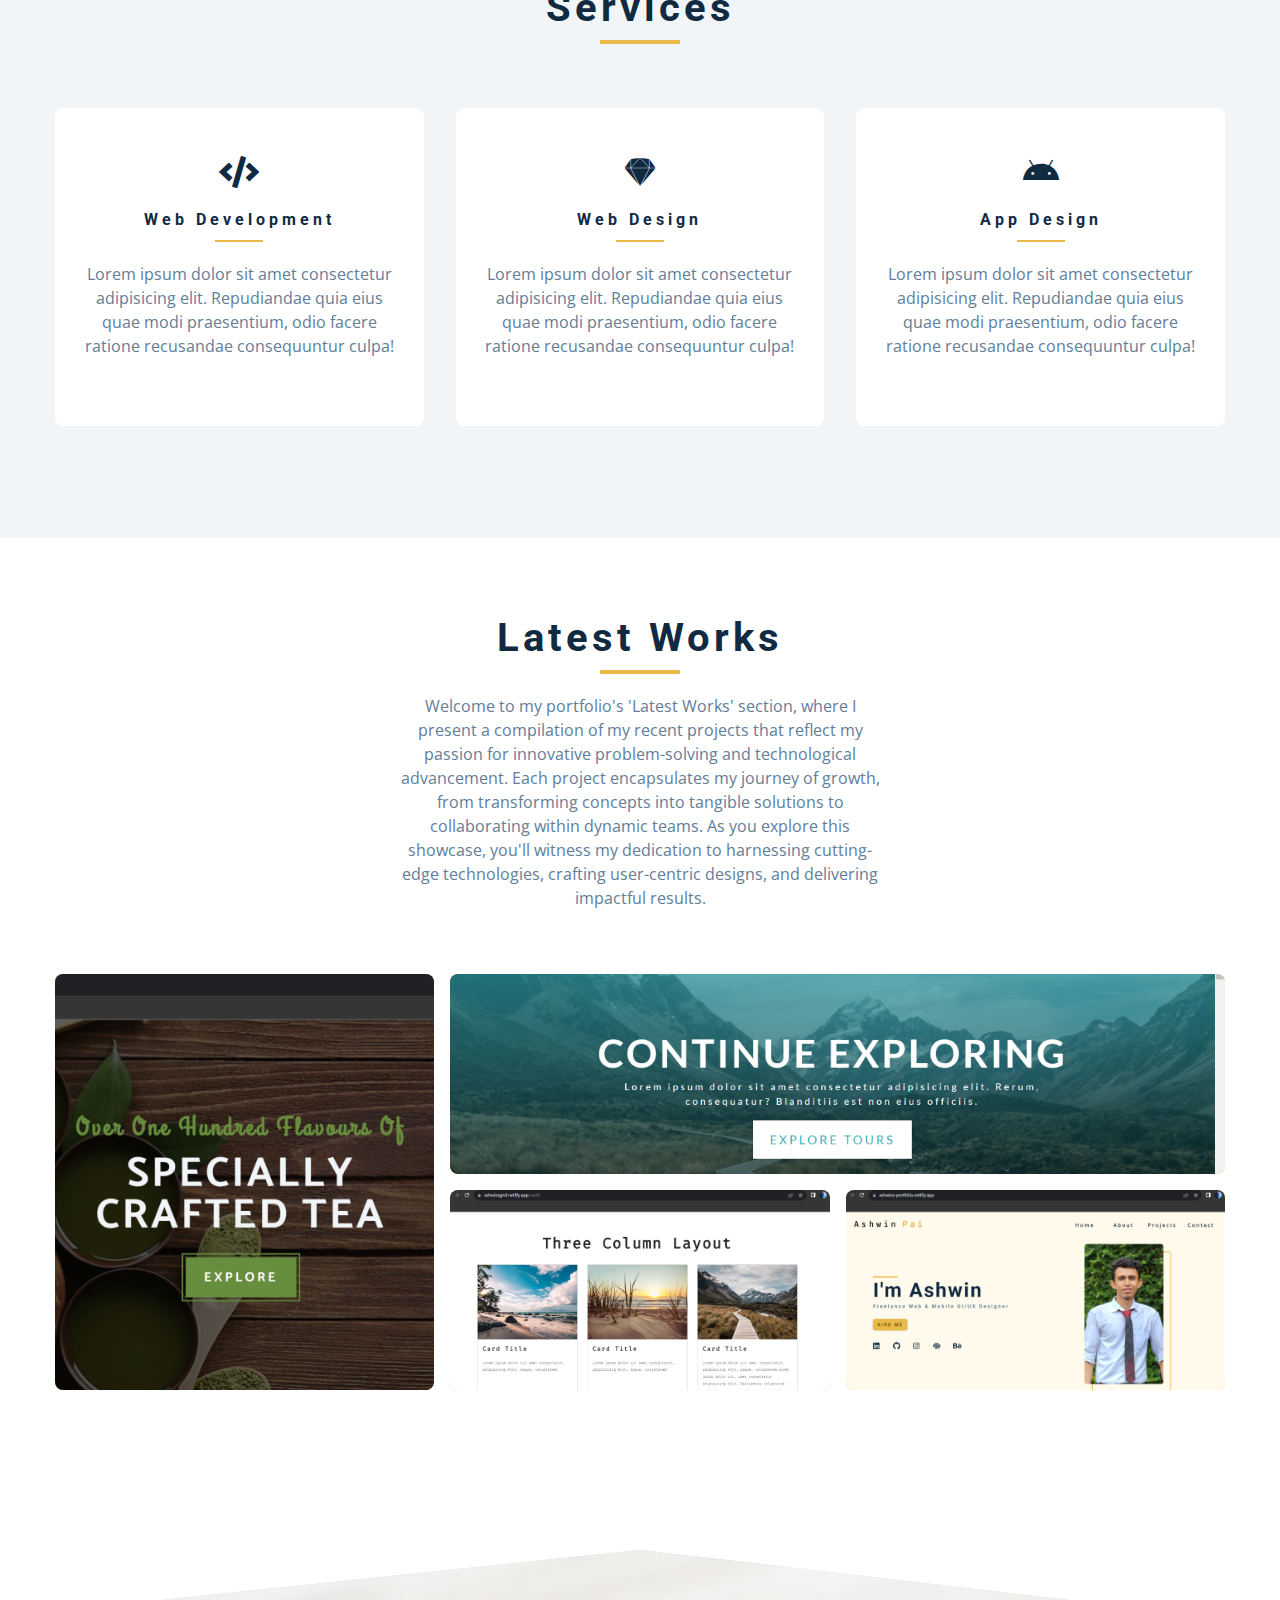
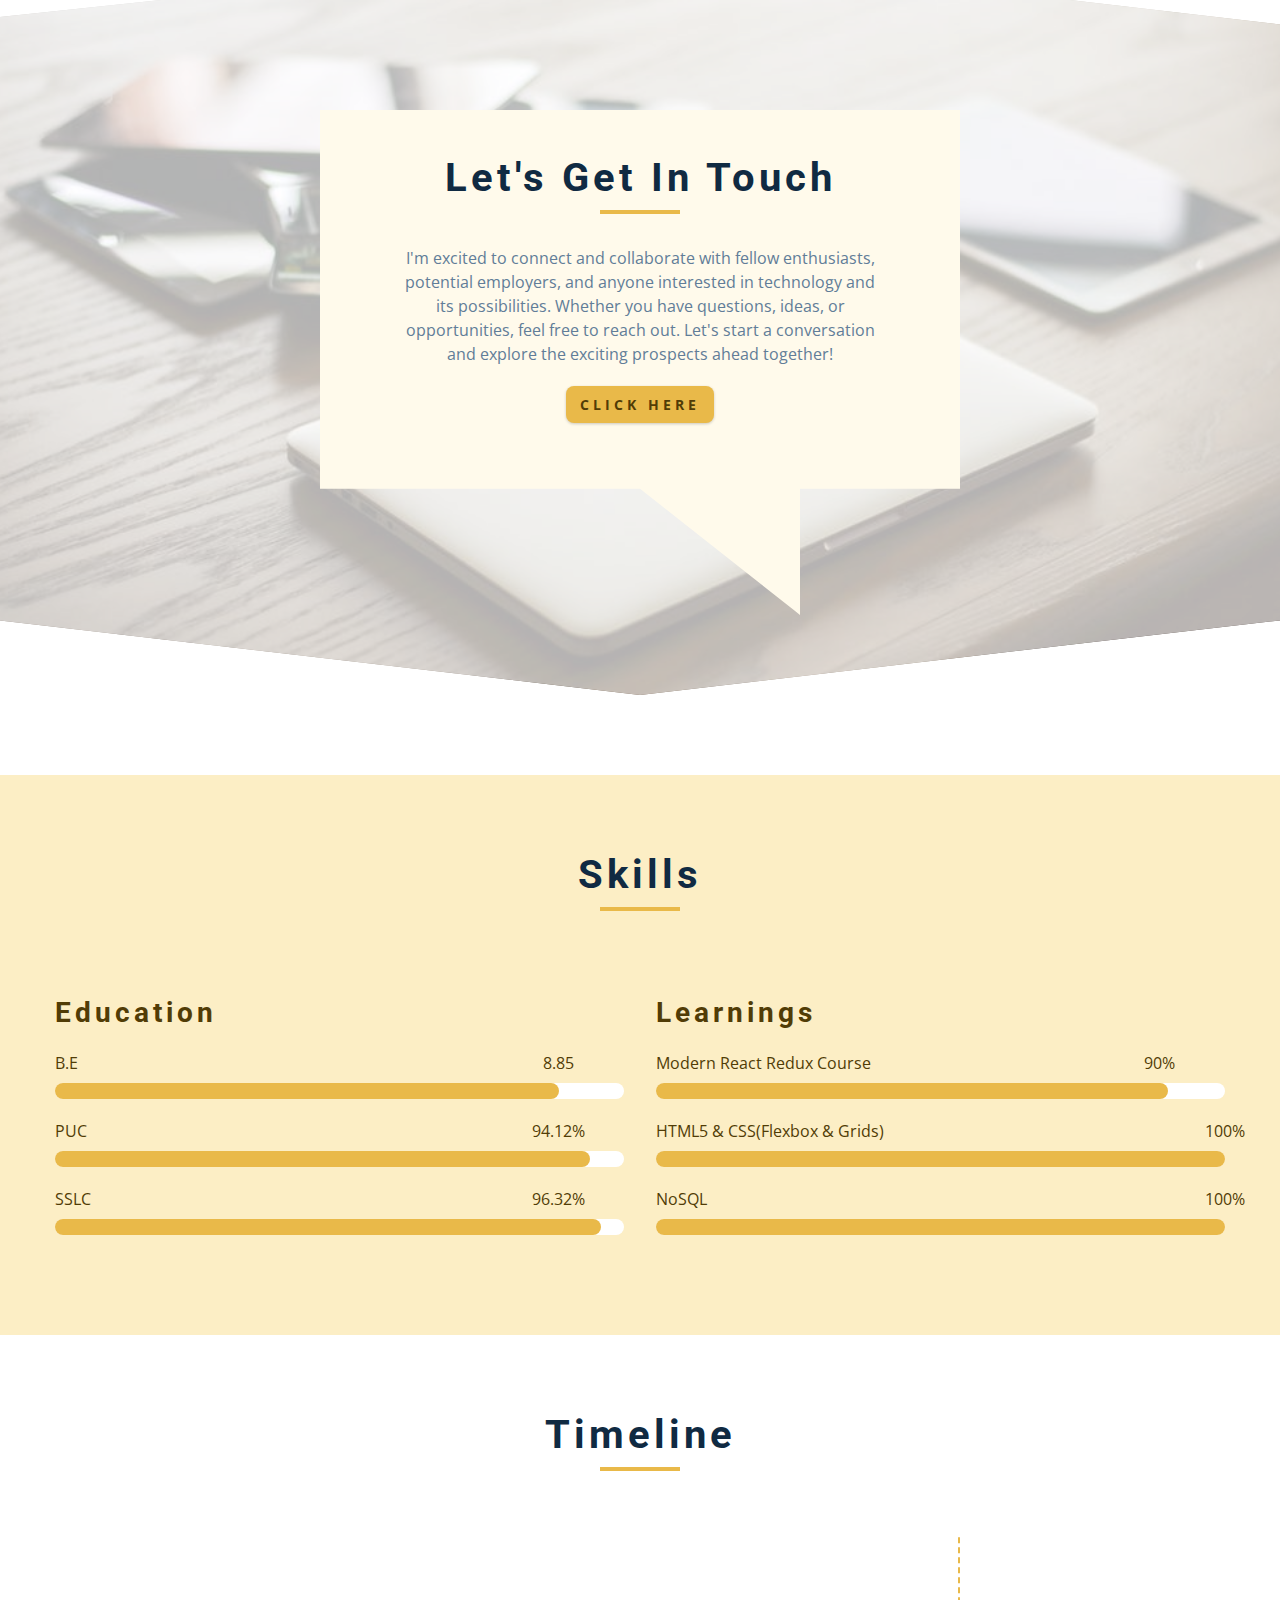
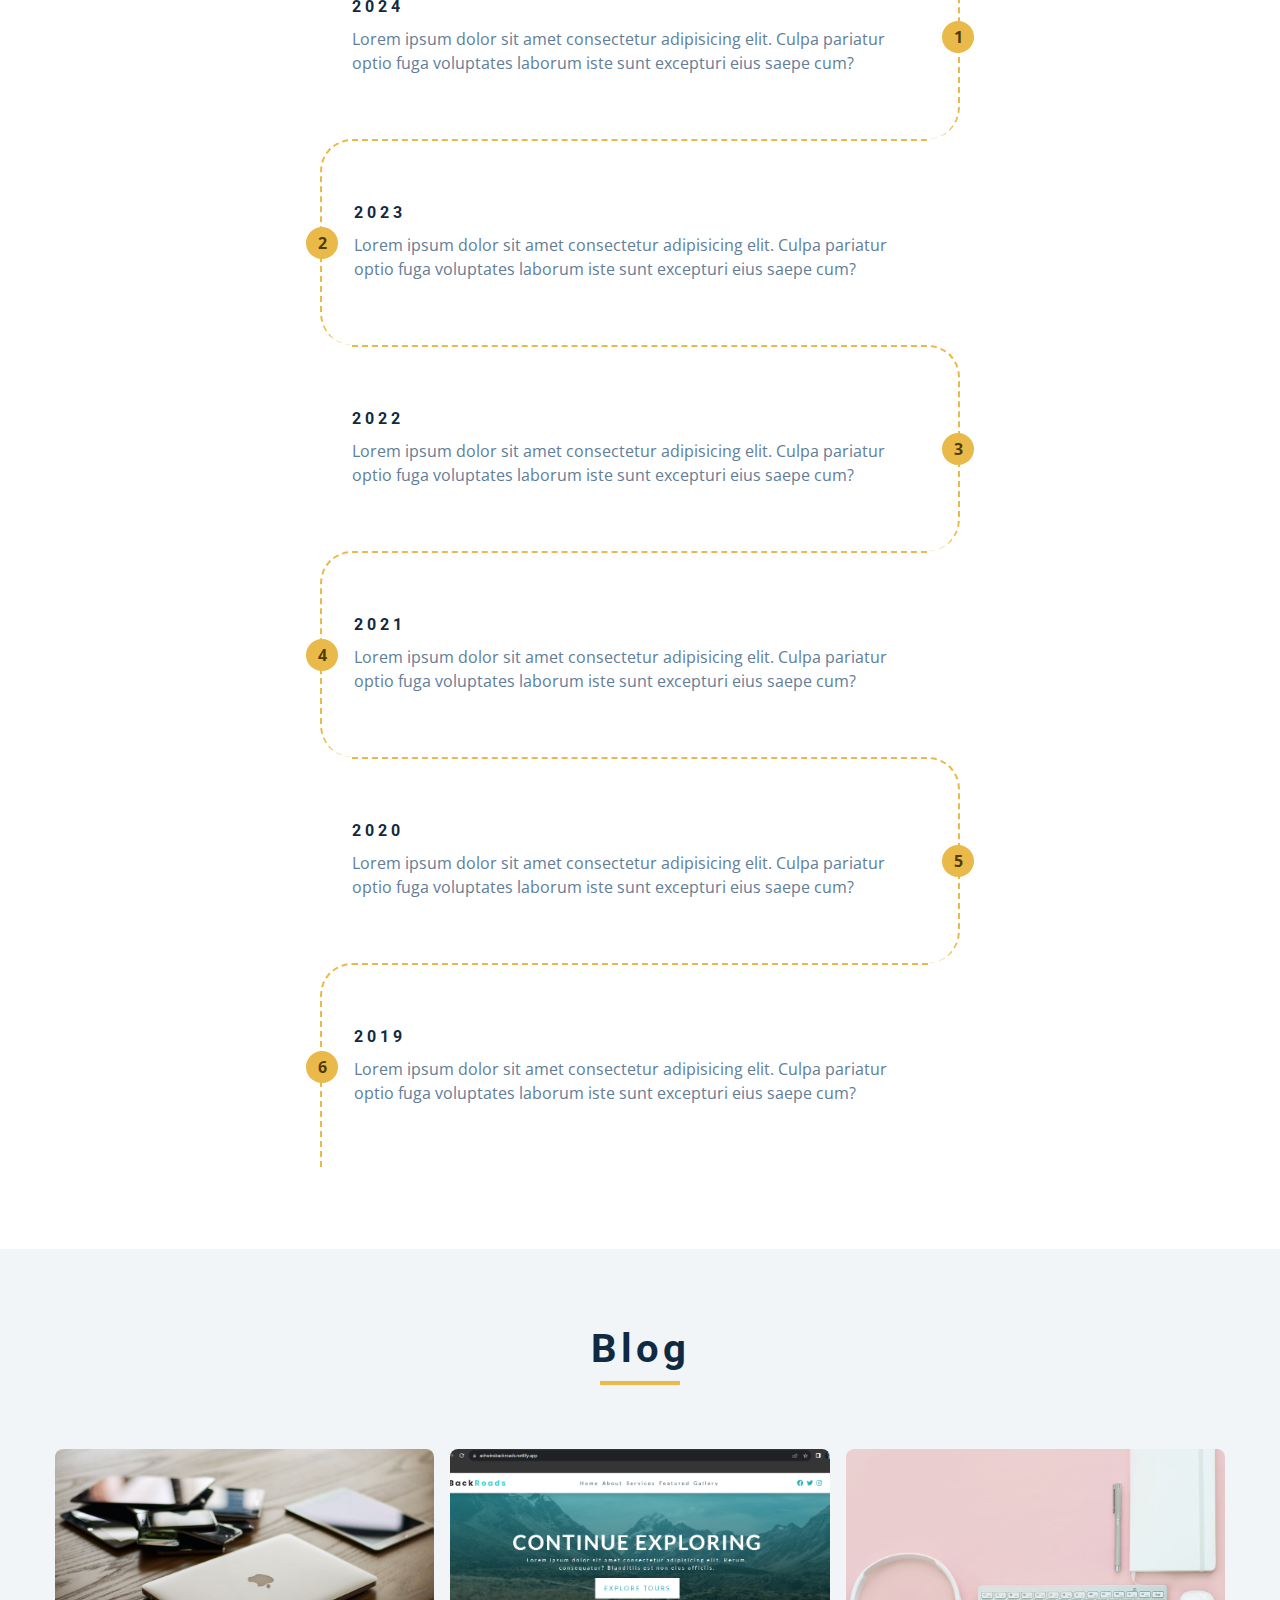
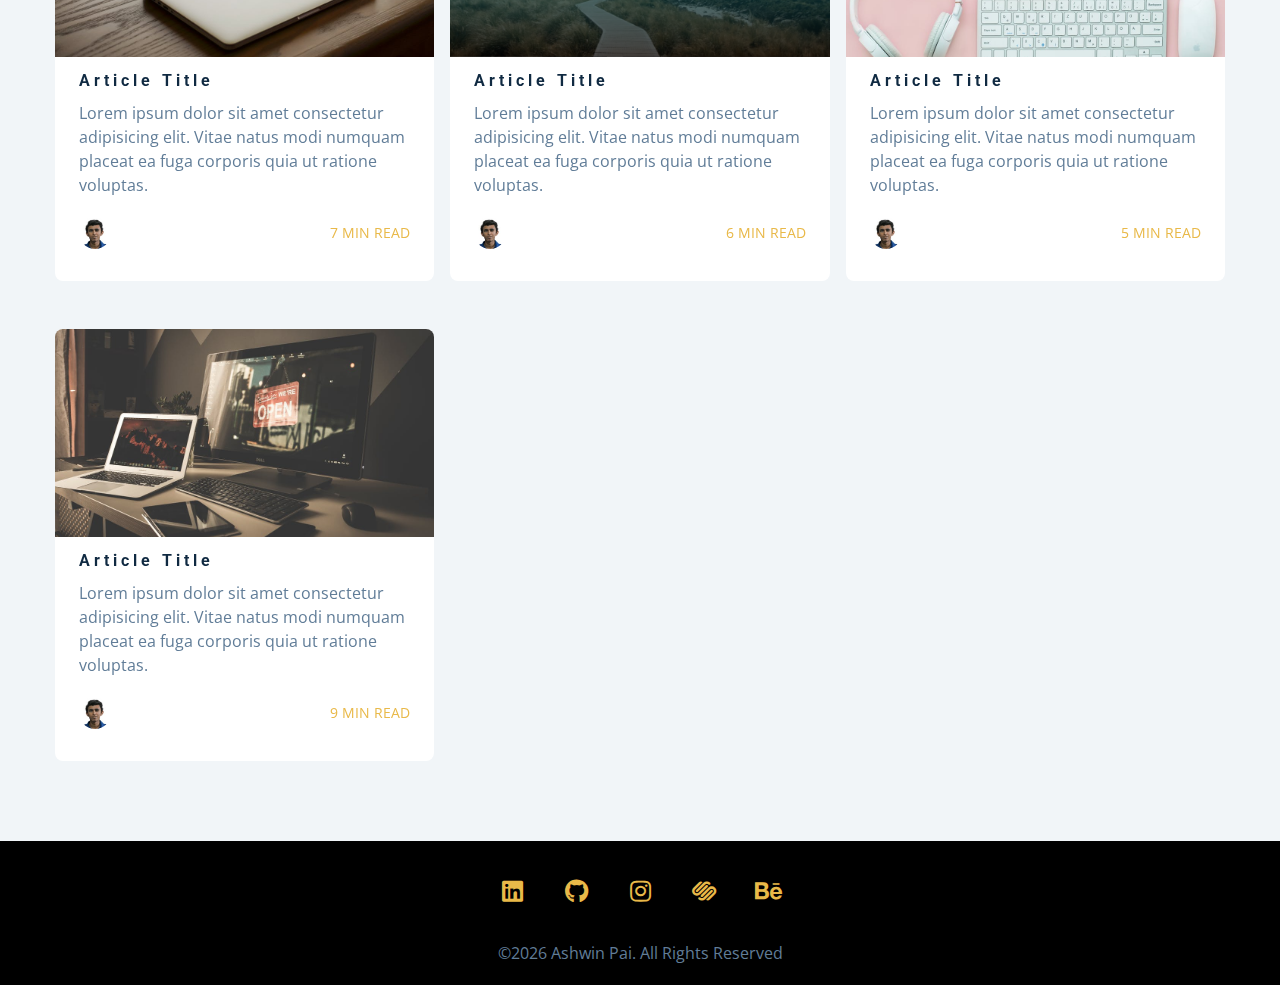
==== commit 91ae36bf: "final touch" ====
--- a/index.html
+++ b/index.html
@@ -104,7 +104,7 @@
         <article class="hero-info">
           <div class="underline"></div>
           <h1>i'm ashwin</h1>
-          <h4>Freelance Web & Mobile UI/UX Designer</h4>
+          <h4>Freelance Web & React Developer</h4>
           <a href="contact.html" class="btn hero-btn">hire me</a>
           <ul class="social-icons hero-icons">
             <li>
@@ -170,18 +170,19 @@
           </div>
           <!-- end of section-title -->
           <p>
-            Lorem ipsum dolor, sit amet consectetur adipisicing elit. Doloribus,
-            explicabo sequi eaque dolorum perferendis commodi aut consequatur
-            nemo provident similique sit quae rem alias temporibus! Voluptas
-            iste ducimus deleniti quis obcaecati quisquam. Maiores corporis
-            deleniti dignissimos at esse eos nobis!
-          </p>
-          <p>
-            Lorem ipsum dolor, sit amet consectetur adipisicing elit. Doloribus,
-            explicabo sequi eaque dolorum perferendis commodi aut consequatur
-            nemo provident similique sit quae rem alias temporibus! Voluptas
-            iste ducimus deleniti quis obcaecati quisquam. Maiores corporis
-            deleniti dignissimos at esse eos nobis!
+            During my remote internship at Robosoft Technologies Pvt. Ltd. from
+            February to May 2023, I utilized technologies like React, npm,
+            axios, GitHub, CSS, and HTML to develop an ecommerce website named
+            "Bazaar".The "Bazaar" website is a testament to my ability to create
+            user-friendly and visually appealing web applications while
+            collaborating effectively in a remote work environment.
+          </p>
+          <p>
+            During my remote internship at DLithe Consultancy Services Pvt. Ltd.
+            in December 2021 to January 2022, I worked on the MERN Exercise
+            Tracker App. This project involved creating an admin-based website
+            for member and exercise management. I successfully implemented CRUD
+            operations using Node.js, JavaScript, Postman, and MongoDB.
           </p>
           <a href="about.html" class="btn">about me</a>
         </article>
@@ -243,72 +244,75 @@
         <h2>latest works</h2>
         <div class="underline"></div>
         <p class="projects-text">
-          Lorem ipsum dolor sit amet consectetur adipisicing elit. Repudiandae
-          corporis, quia maiores provident quae dolorem possimus! Distinctio,
-          odit hic ad ratione inventore fuga reiciendis vero dolorem dicta modi.
-          Laboriosam, expedita. Lorem ipsum dolor, sit amet consectetur
-          adipisicing elit. Quam, et!
+          Welcome to my portfolio's 'Latest Works' section, where I present a
+          compilation of my recent projects that reflect my passion for
+          innovative problem-solving and technological advancement. Each project
+          encapsulates my journey of growth, from transforming concepts into
+          tangible solutions to collaborating within dynamic teams. As you
+          explore this showcase, you'll witness my dedication to harnessing
+          cutting-edge technologies, crafting user-centric designs, and
+          delivering impactful results.
         </p>
       </div>
       <!-- end of section-title -->
 
       <div class="section-center projects-center">
         <!-- single project -->
-        <a href="projects.html" class="project-1">
+        <a href="https://ashwinsteashop.netlify.app/" class="project-1">
           <article class="project">
             <img
-              src="./images/project-1.jpeg"
+              src="./images/Tea-Station.png"
               alt="single-project"
               class="project-img"
             />
             <div class="project-info">
-              <h4>project title</h4>
-              <p>client name</p>
+              <h4>TEA STATION</h4>
+              <p>Click here</p>
             </div>
           </article>
         </a>
         <!-- end of single project -->
         <!-- single project -->
-        <a href="projects.html" class="project-2">
+        <a href="https://ashwinsbackroads.netlify.app/" class="project-2">
           <article class="project">
             <img
-              src="./images/project-2.jpeg"
+              src="./images/Back-Roads.png"
               alt="single-project"
               class="project-img"
             />
             <div class="project-info">
-              <h4>project title</h4>
-              <p>client name</p>
+              <h4>BACK ROADS</h4>
+              <p>Click here</p>
             </div>
           </article>
         </a>
         <!-- end of single project -->
         <!-- single project -->
-        <a href="projects.html" class="project-3">
+        <a href="https://ashwinsgrid.netlify.app/" class="project-3">
           <article class="project">
             <img
-              src="./images/project-3.jpeg"
+              src="./images/Grids.png"
               alt="single-project"
               class="project-img"
             />
             <div class="project-info">
-              <h4>project title</h4>
-              <p>client name</p>
+              <h4>GRIDS</h4>
+              <p>Click here</p>
             </div>
           </article>
         </a>
         <!-- end of single project -->
         <!-- single project -->
-        <a href="projects.html" class="project-4">
+        <a href="https://ashwins-portfolio.netlify.app/" class="project-4">
           <article class="project">
             <img
-              src="./images/project-4.jpeg"
+              src="./images/Portfolio.png"
               alt="single-project"
               class="project-img"
             />
             <div class="project-info">
-              <h4>project title</h4>
-              <p>client name</p>
+              <h4>PORTFOLIO</h4>
+              <p>Click here</p>
             </div>
           </article>
         </a>
@@ -336,11 +340,11 @@
         </div>
         <!-- end of section-title -->
         <p class="video-text">
-          Lorem ipsum dolor sit amet consectetur adipisicing elit. Earum ullam
-          eveniet sed. Quos molestias iusto nam itaque ipsa, ipsum reprehenderit
-          quas esse tempore illum voluptatem ex fugit consectetur repudiandae.
-          Exercitationem perspiciatis eaque corrupti commodi labore tempora
-          sequi nulla assumenda quidem.
+          I'm excited to connect and collaborate with fellow enthusiasts,
+          potential employers, and anyone interested in technology and its
+          possibilities. Whether you have questions, ideas, or opportunities,
+          feel free to reach out. Let's start a conversation and explore the
+          exciting prospects ahead together!
         </p>
         <a href="contact.html" class="btn">click here</a>
       </div>
@@ -356,61 +360,61 @@
       <!-- end of section-title -->
       <div class="section-center skills-center">
         <article>
-          <h3>front end</h3>
+          <h3>Education</h3>
           <!-- single skill -->
           <div class="skill">
-            <p>HTML/CSS</p>
+            <p>B.E</p>
             <div class="skill-container">
               <div class="skill-value"></div>
-              <p class="skill-text">50%</p>
+              <p class="skill-text">8.85</p>
             </div>
           </div>
           <!-- end of single skill -->
           <!-- single skill -->
           <div class="skill">
-            <p>JavaScript</p>
+            <p>PUC</p>
             <div class="skill-container">
-              <div class="skill-value value-70"></div>
-              <p class="skill-text skill-text-70">70%</p>
+              <div class="skill-value value-94"></div>
+              <p class="skill-text skill-text-94">94.12%</p>
             </div>
           </div>
           <!-- end of single skill -->
           <!-- single skill -->
           <div class="skill">
-            <p>React</p>
+            <p>SSLC</p>
             <div class="skill-container">
-              <div class="skill-value value-80"></div>
-              <p class="skill-text skill-text-80">80%</p>
+              <div class="skill-value value-96"></div>
+              <p class="skill-text skill-text-96">96.32%</p>
             </div>
           </div>
           <!-- end of single skill -->
         </article>
         <article>
-          <h3>back end</h3>
+          <h3>Learnings</h3>
           <!-- single skill -->
           <div class="skill">
-            <p>PHP</p>
+            <p>Modern React Redux Course</p>
             <div class="skill-container">
-              <div class="skill-value"></div>
-              <p class="skill-text">50%</p>
+              <div class="skill-value value-90"></div>
+              <p class="skill-text">90%</p>
             </div>
           </div>
           <!-- end of single skill -->
           <!-- single skill -->
           <div class="skill">
-            <p>Python</p>
+            <p>HTML5 & CSS(flexbox & Grids)</p>
             <div class="skill-container">
-              <div class="skill-value value-70"></div>
-              <p class="skill-text skill-text-70">70%</p>
+              <div class="skill-value value-100"></div>
+              <p class="skill-text skill-text-100">100%</p>
             </div>
           </div>
           <!-- end of single skill -->
           <!-- single skill -->
           <div class="skill">
-            <p>Node</p>
+            <p>NoSQL</p>
             <div class="skill-container">
-              <div class="skill-value value-80"></div>
-              <p class="skill-text skill-text-80">80%</p>
+              <div class="skill-value value-100"></div>
+              <p class="skill-text skill-text-100">100%</p>
             </div>
           </div>
           <!-- end of single skill -->
@@ -532,7 +536,7 @@
         <div class="card">
           <!-- front of card -->
           <div class="card-side card-front">
-            <img src="./images/project-2.jpeg" alt="blog2" />
+            <img src="./images/Back-Roads.png" alt="blog2" />
             <div class="card-info">
               <h4>article title</h4>
               <p>
--- a/css/styles.css
+++ b/css/styles.css
@@ -673,29 +673,42 @@
   position: absolute;
   top: 0;
   left: 0;
-  width: 50%;
+  width: 88.5%;
   height: 100%;
   background: var(--clr-primary-5);
   border-radius: var(--radius);
 }
-.value-70 {
-  width: 70%;
-}
-.value-80 {
-  width: 80%;
+.value-94 {
+  width: 94%;
+}
+.value-96 {
+  width: 96%;
+}
+.value-90 {
+  width: 90%;
+}
+.value-100 {
+  width: 100%;
 }
 .skill-text {
   position: absolute;
   top: -2rem;
-  left: 50%;
+  left: 88.5%;
   transform: translateX(-50%);
 }
 .skill-text-70 {
-  left: 70%;
+  left: 94%;
 }
 .skill-text-80 {
-  left: 80%;
-}
+  left: 96%;
+}
+.skill-text-90 {
+  left: 90%;
+}
+.skill-text-100 {
+  left: 100%;
+}
+
 /*
 =============== 
 Timeline
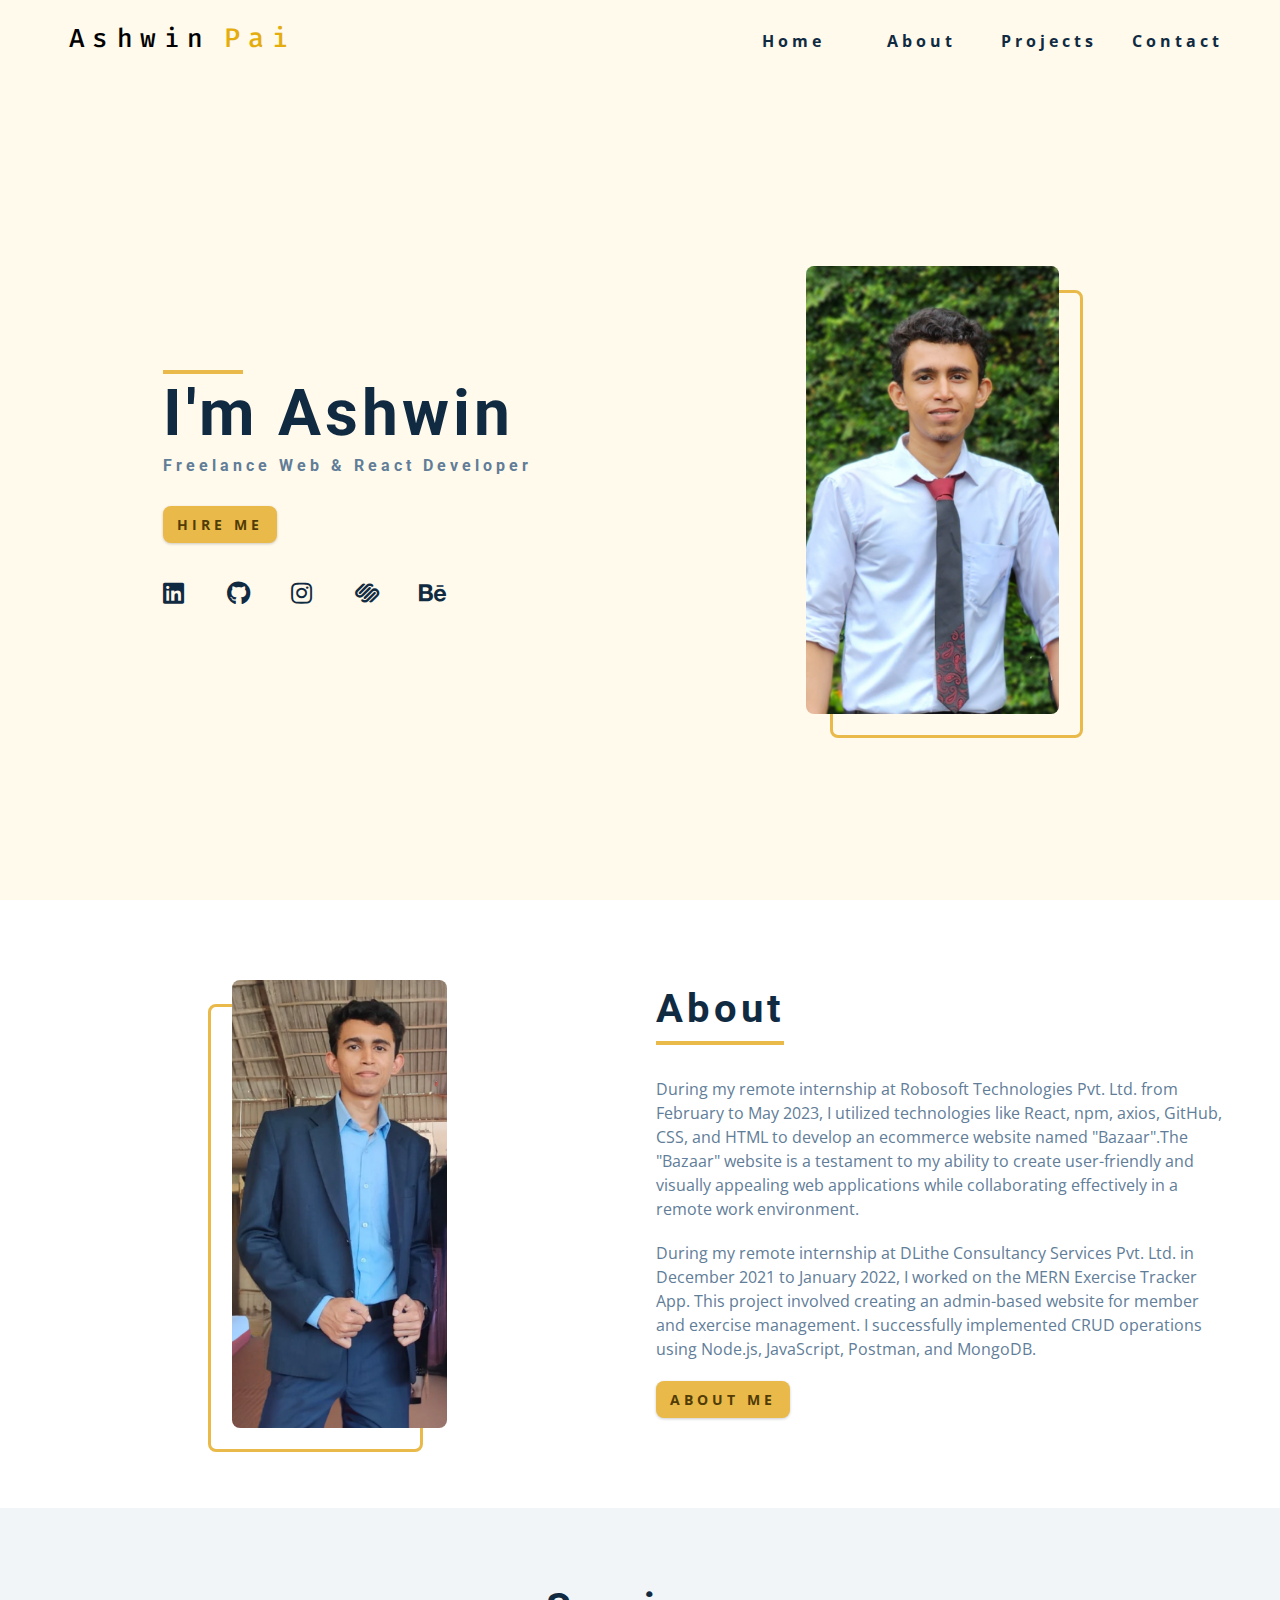
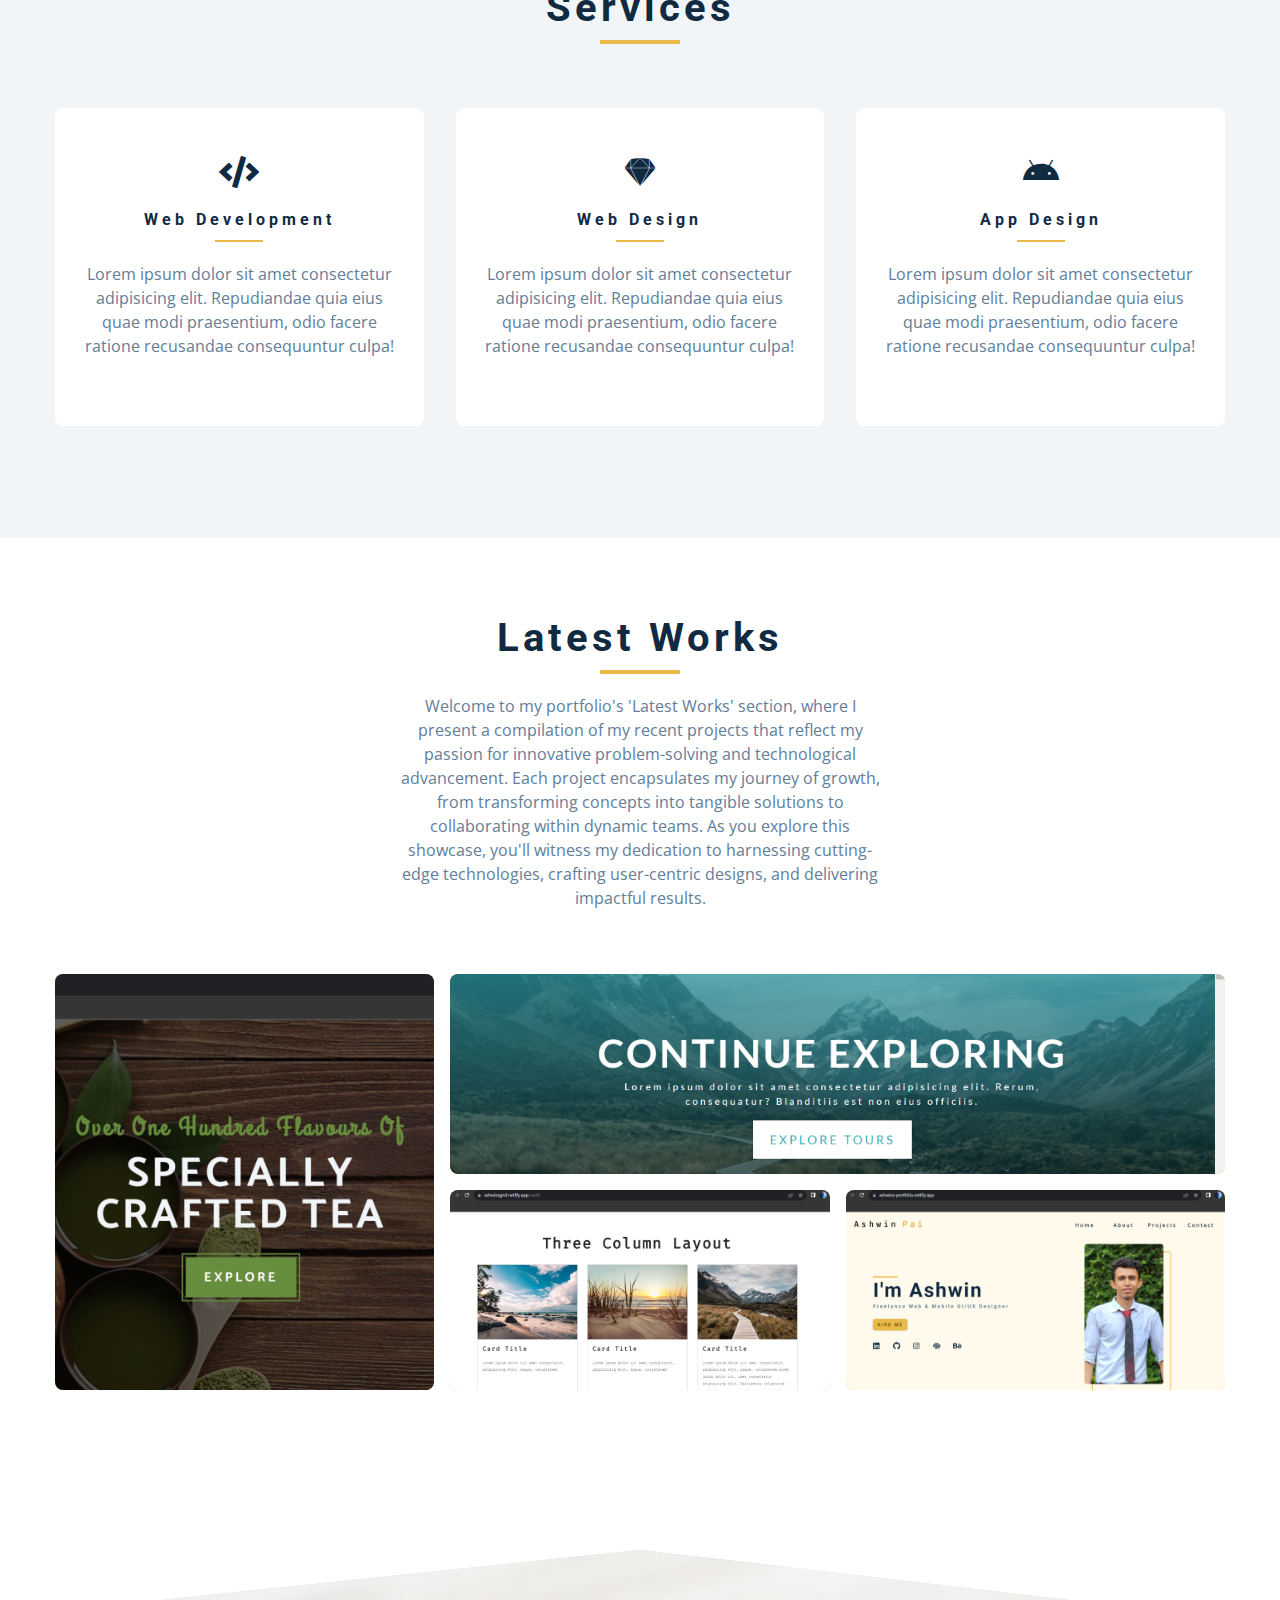
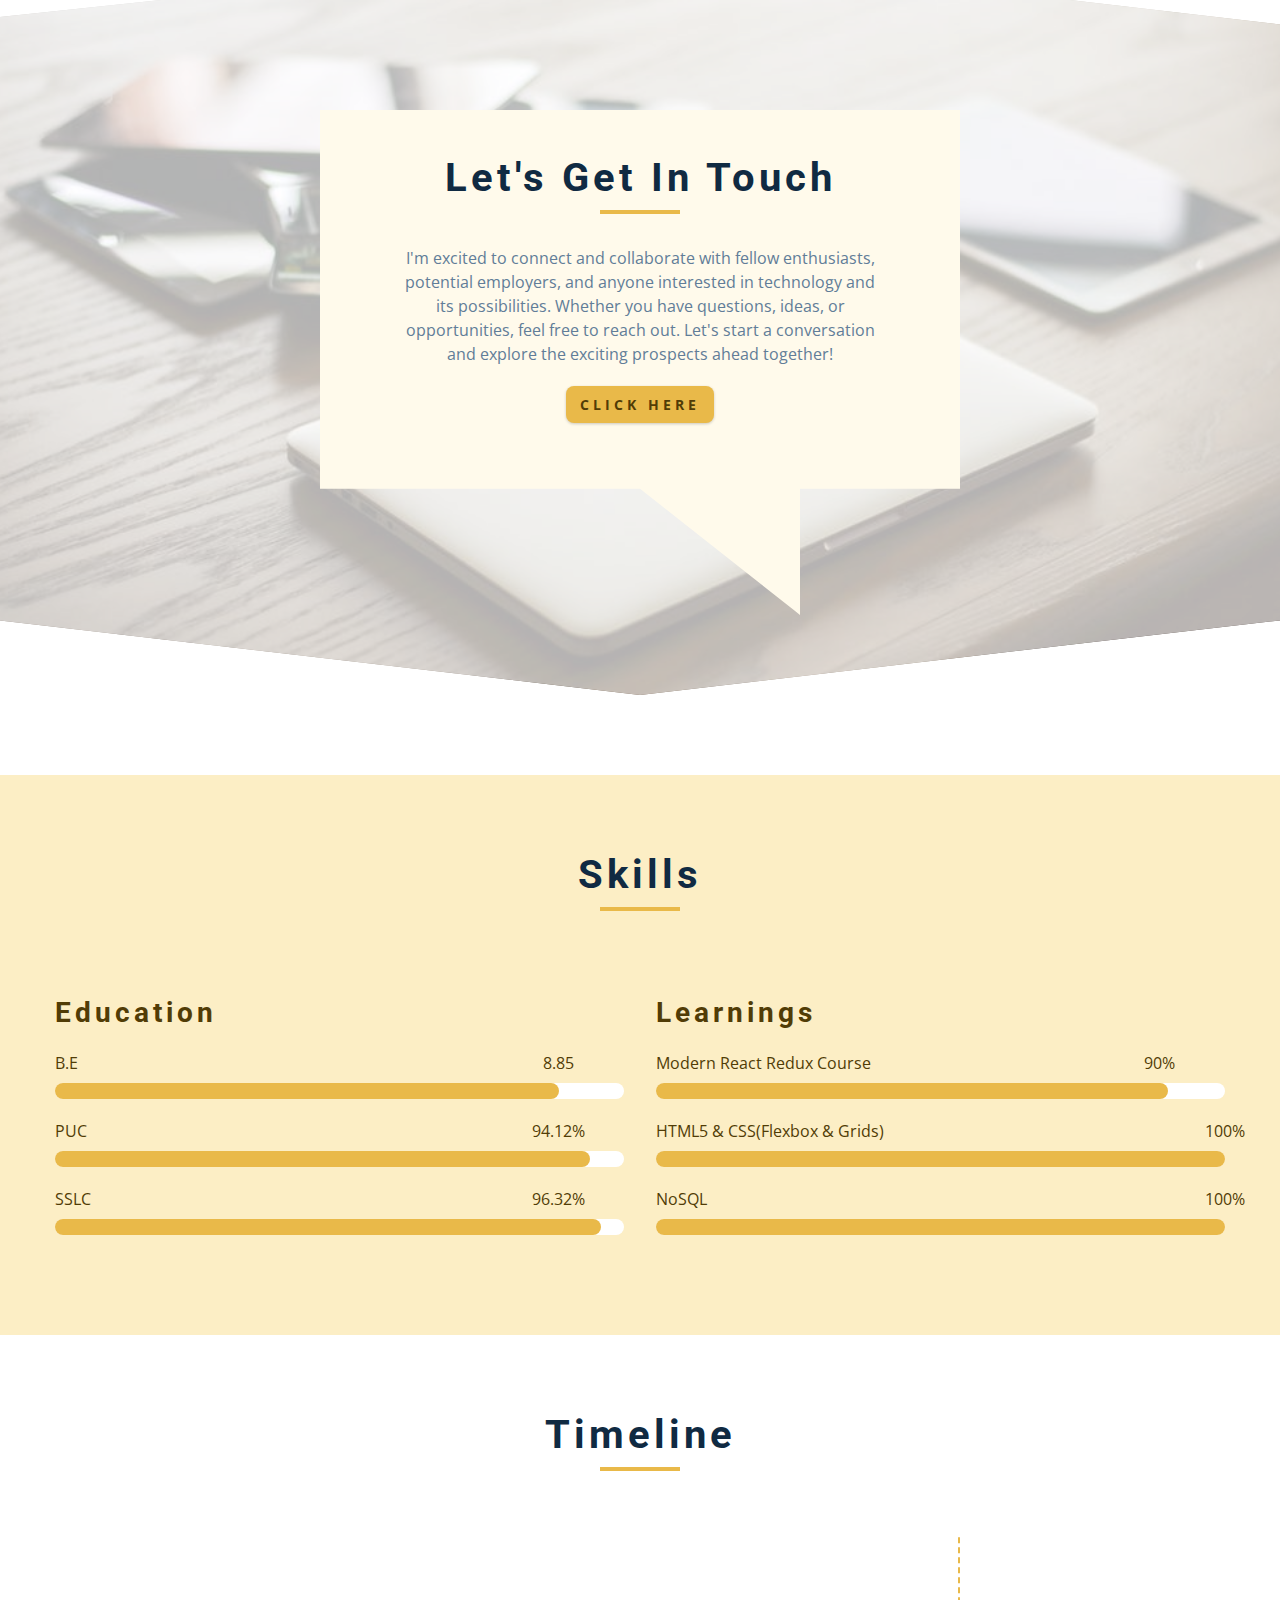
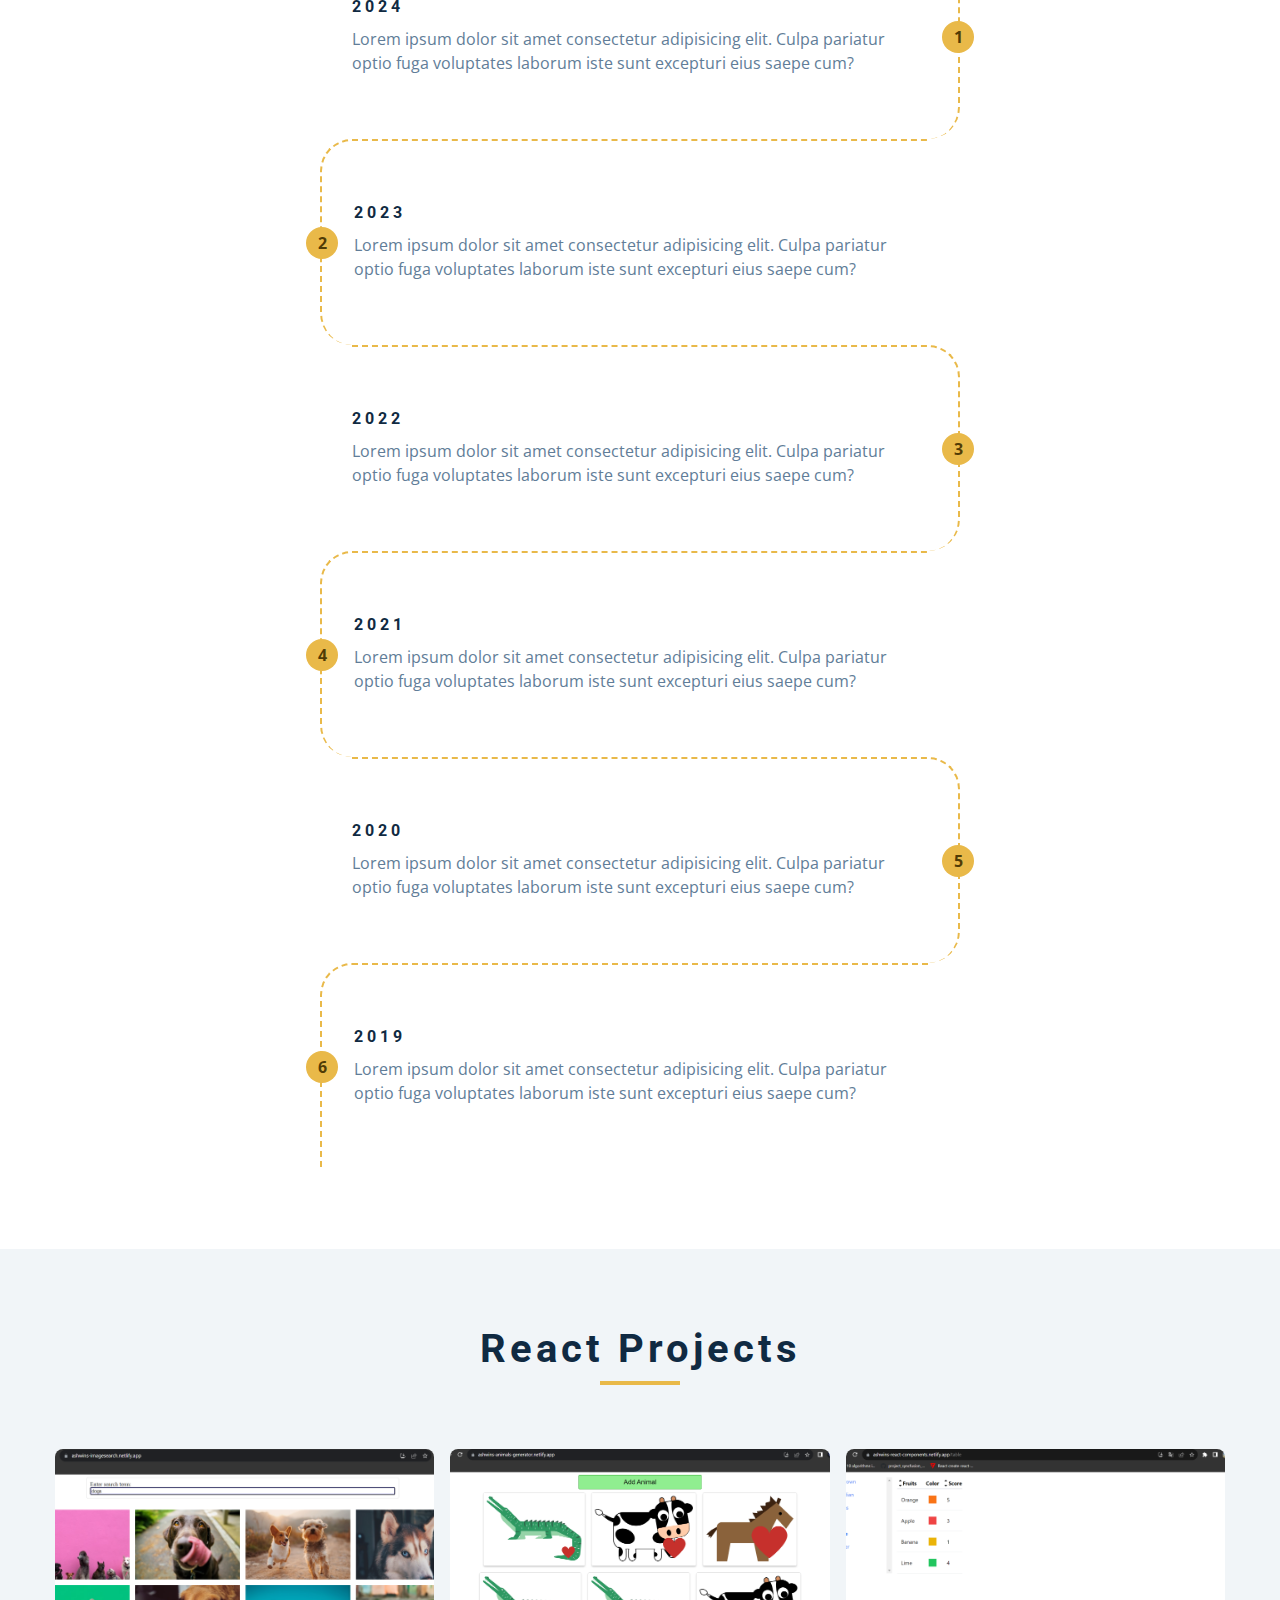
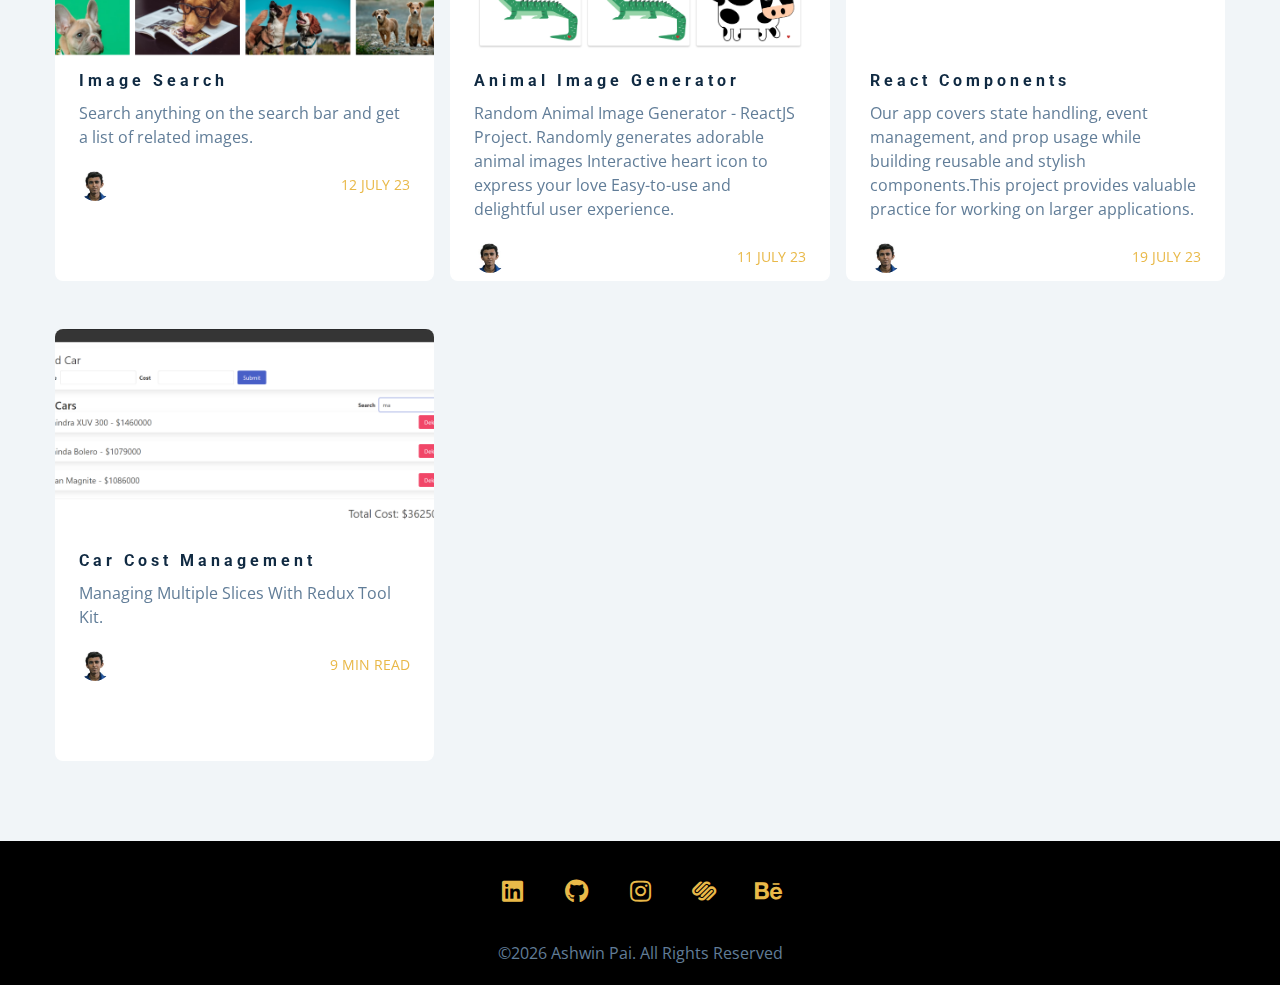
==== commit 78ed01cc: "react projects added" ====
--- a/index.html
+++ b/index.html
@@ -504,7 +504,7 @@
     <section class="section blog">
       <!-- section-title -->
       <div class="section-title">
-        <h2>blog</h2>
+        <h2>React Projects</h2>
         <div class="underline"></div>
       </div>
       <div class="section-center blog-center">
@@ -512,86 +512,99 @@
         <div class="card">
           <!-- front of card -->
           <div class="card-side card-front">
-            <img src="./images/project-1.jpeg" alt="blog1" />
+            <img src="./images/imagesSearch.png" alt="blog1" />
             <div class="card-info">
-              <h4>article title</h4>
+              <h4>Image Search</h4>
               <p>
-                Lorem ipsum dolor sit amet consectetur adipisicing elit. Vitae
-                natus modi numquam placeat ea fuga corporis quia ut ratione
-                voluptas.
+                Search anything on the search bar and get a list of related
+                images.
               </p>
               <div class="card-footer">
                 <img src="./images/ash-port-small.jpg" alt="hero photo" />
-                <p>7 min read</p>
+                <p>12 July 23</p>
               </div>
             </div>
           </div>
           <!-- back of card -->
-          <div class="card-side card-back">
+          <a
+            href="https://ashwins-imagesearch.netlify.app/"
+            class="card-side card-back"
+          >
+            <div class="btn">Click Here</div>
+          </a>
+          <!-- <div class="card-side card-back">
             <div class="btn">read more</div>
-          </div>
+          </div> -->
         </div>
         <!-- end of single article -->
         <!-- single artcile -->
         <div class="card">
           <!-- front of card -->
           <div class="card-side card-front">
-            <img src="./images/Back-Roads.png" alt="blog2" />
+            <img src="./images/animalGenerator.png" alt="blog2" />
             <div class="card-info">
-              <h4>article title</h4>
+              <h4>Animal image generator</h4>
               <p>
-                Lorem ipsum dolor sit amet consectetur adipisicing elit. Vitae
-                natus modi numquam placeat ea fuga corporis quia ut ratione
-                voluptas.
+                Random Animal Image Generator - ReactJS Project. Randomly
+                generates adorable animal images Interactive heart icon to
+                express your love Easy-to-use and delightful user experience.
               </p>
               <div class="card-footer">
                 <img src="./images/ash-port-small.jpg" alt="hero photo" />
-                <p>6 min read</p>
+                <p>11 july 23</p>
               </div>
             </div>
           </div>
           <!-- back of card -->
-          <div class="card-side card-back">
+          <a
+            href="https://ashwins-animals-generator.netlify.app/"
+            class="card-side card-back"
+          >
+            <div class="btn">Click Here</div>
+          </a>
+          <!-- <div class="card-side card-back">
             <div class="btn">read more</div>
-          </div>
+          </div> -->
         </div>
         <!-- end of single article -->
         <!-- single artcile -->
         <div class="card">
           <!-- front of card -->
           <div class="card-side card-front">
-            <img src="./images/project-3.jpeg" alt="blog3" />
+            <img src="./images/reactComps.png" alt="blog3" />
             <div class="card-info">
-              <h4>article title</h4>
+              <h4>React Components</h4>
               <p>
-                Lorem ipsum dolor sit amet consectetur adipisicing elit. Vitae
-                natus modi numquam placeat ea fuga corporis quia ut ratione
-                voluptas.
+                Our app covers state handling, event management, and prop usage
+                while building reusable and stylish components.This project
+                provides valuable practice for working on larger applications.
               </p>
               <div class="card-footer">
                 <img src="./images/ash-port-small.jpg" alt="hero photo" />
-                <p>5 min read</p>
+                <p>19 July 23</p>
               </div>
             </div>
           </div>
           <!-- back of card -->
-          <div class="card-side card-back">
+          <a
+            href="https://ashwins-react-components.netlify.app/"
+            class="card-side card-back"
+          >
+            <div class="btn">Click Here</div>
+          </a>
+          <!-- <div class="card-side card-back">
             <div class="btn">read more</div>
-          </div>
+          </div> -->
         </div>
         <!-- end of single article -->
         <!-- single artcile -->
         <div class="card">
           <!-- front of card -->
           <div class="card-side card-front">
-            <img src="./images/project-4.jpeg" alt="blog4" />
+            <img src="./images/carsImage.png" alt="blog4" />
             <div class="card-info">
-              <h4>article title</h4>
-              <p>
-                Lorem ipsum dolor sit amet consectetur adipisicing elit. Vitae
-                natus modi numquam placeat ea fuga corporis quia ut ratione
-                voluptas.
-              </p>
+              <h4>Car cost management</h4>
+              <p>Managing Multiple Slices With Redux Tool Kit.</p>
               <div class="card-footer">
                 <img src="./images/ash-port-small.jpg" alt="hero photo" />
                 <p>9 min read</p>
@@ -599,9 +612,15 @@
             </div>
           </div>
           <!-- back of card -->
-          <div class="card-side card-back">
+          <a
+            href="https://ashwins-carscostmng.netlify.app/"
+            class="card-side card-back"
+          >
+            <div class="btn">Click Here</div>
+          </a>
+          <!-- <div class="card-side card-back">
             <div class="btn">read more</div>
-          </div>
+          </div> -->
         </div>
         <!-- end of single article -->
       </div>
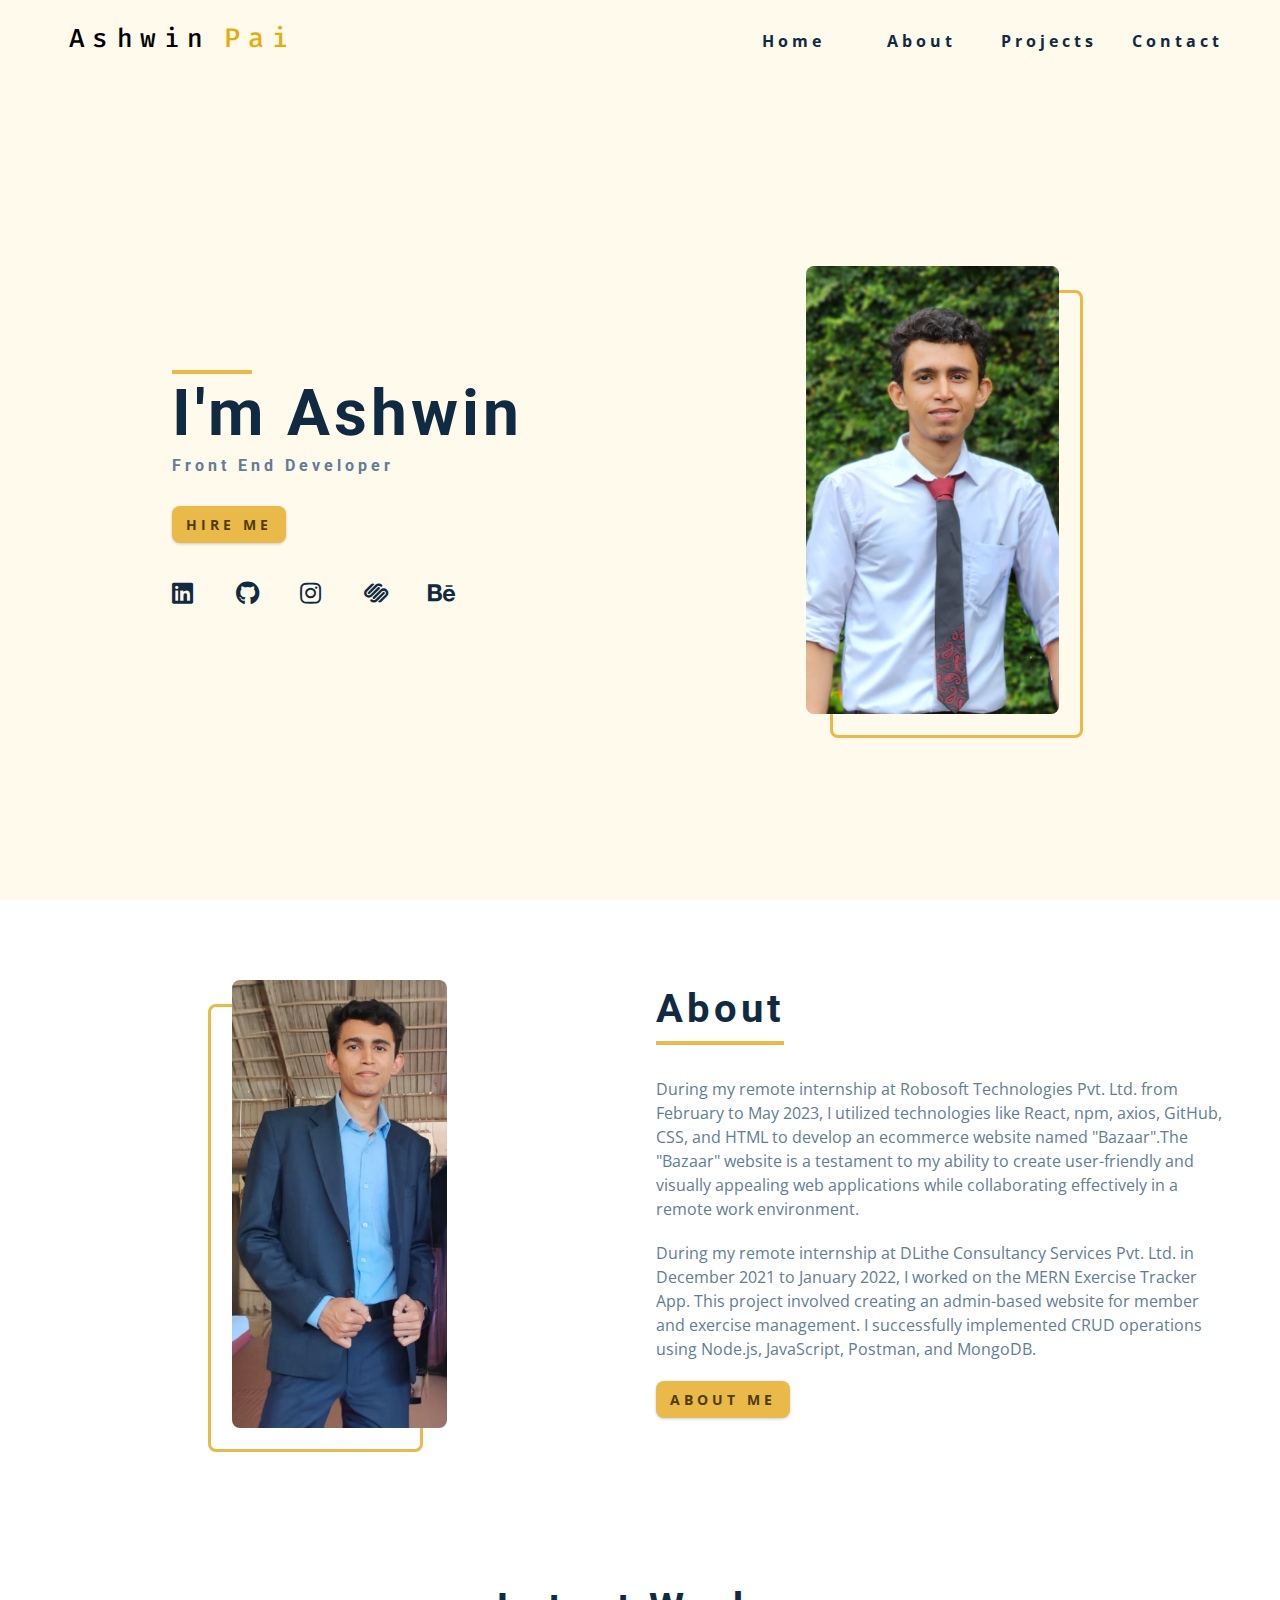
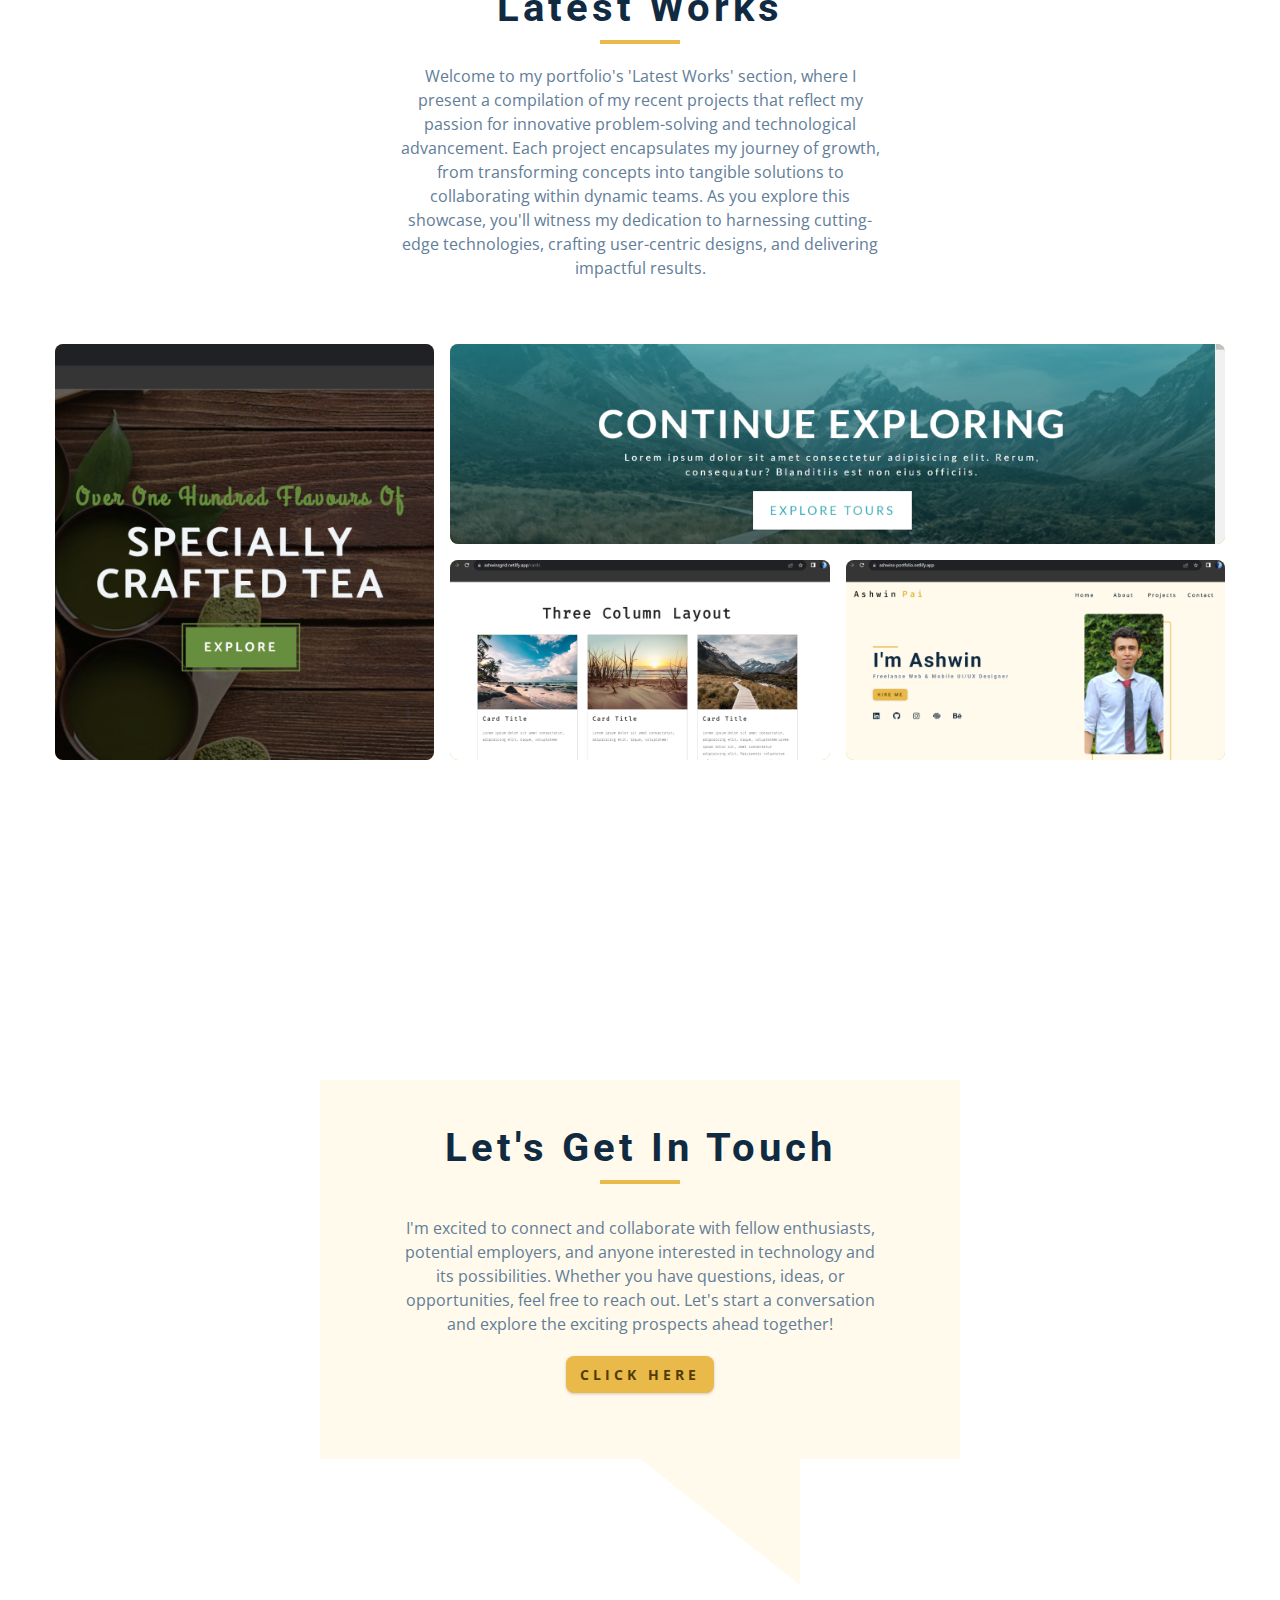
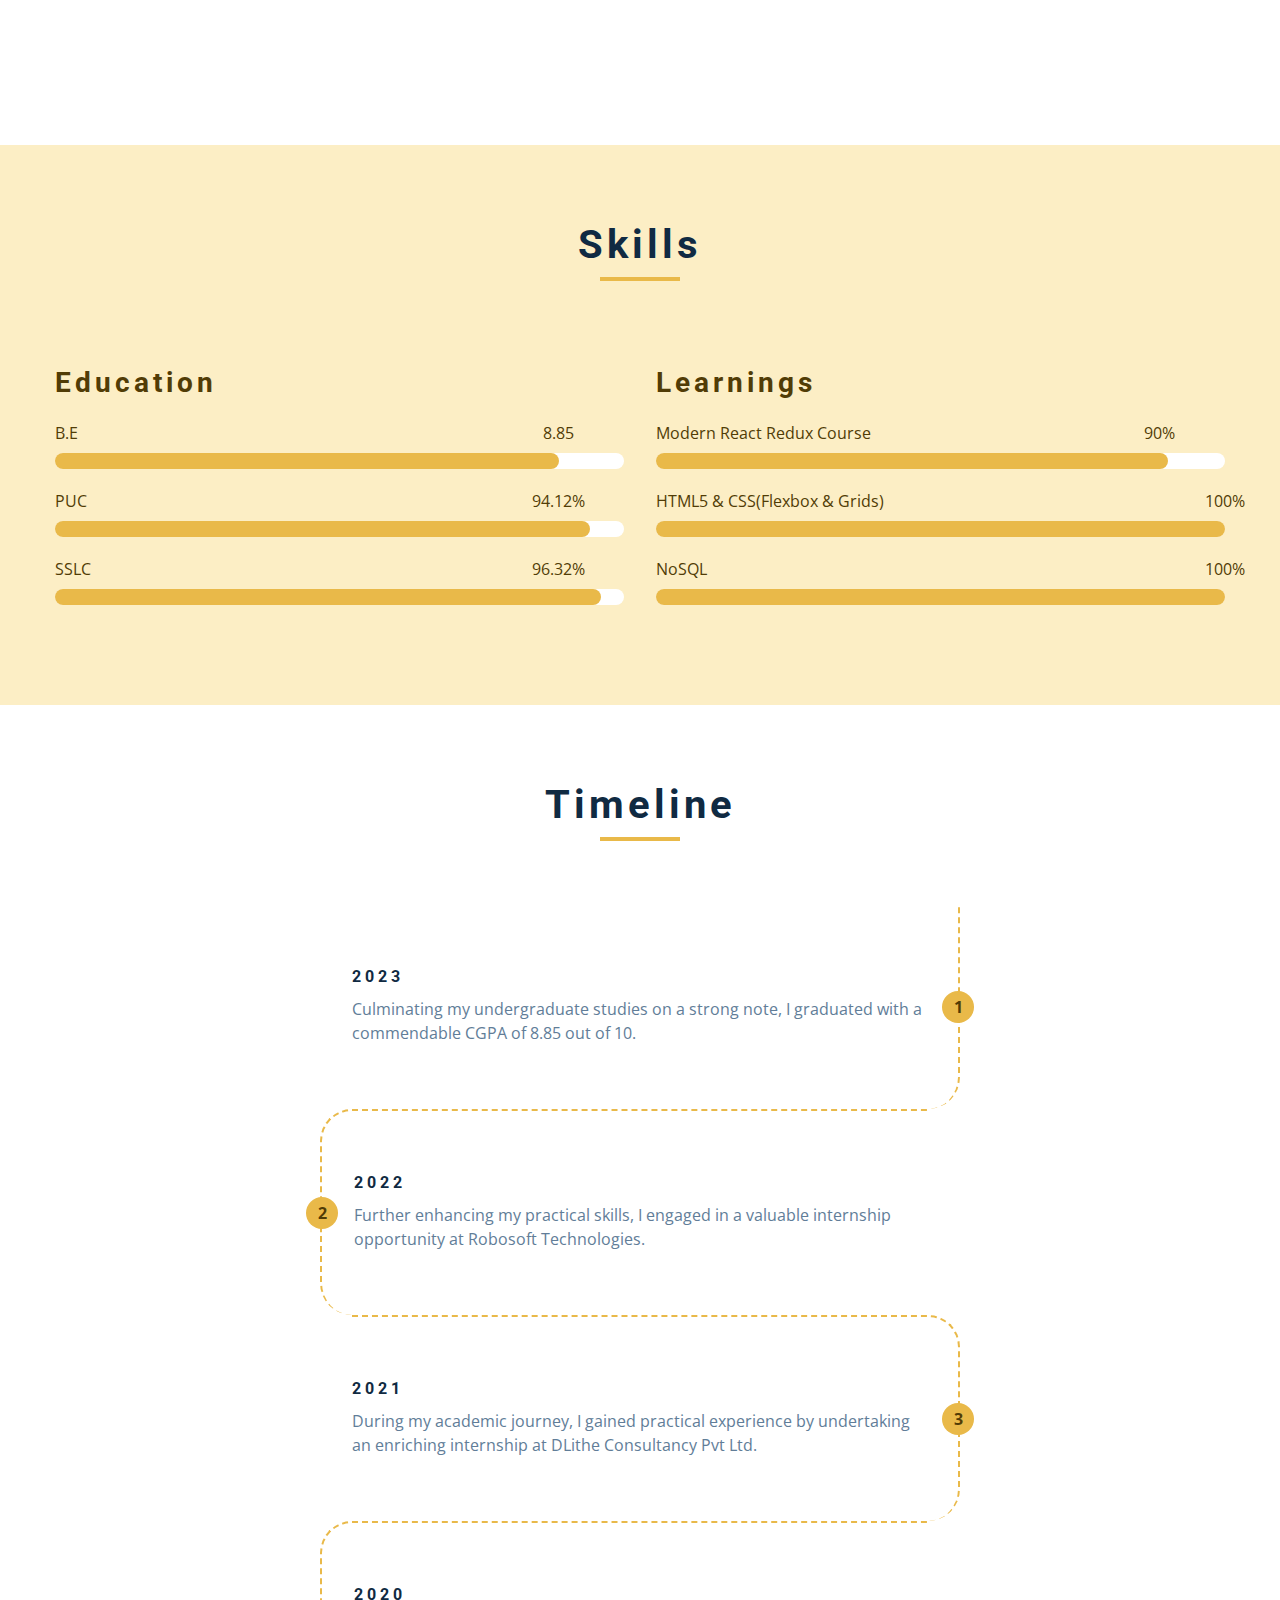
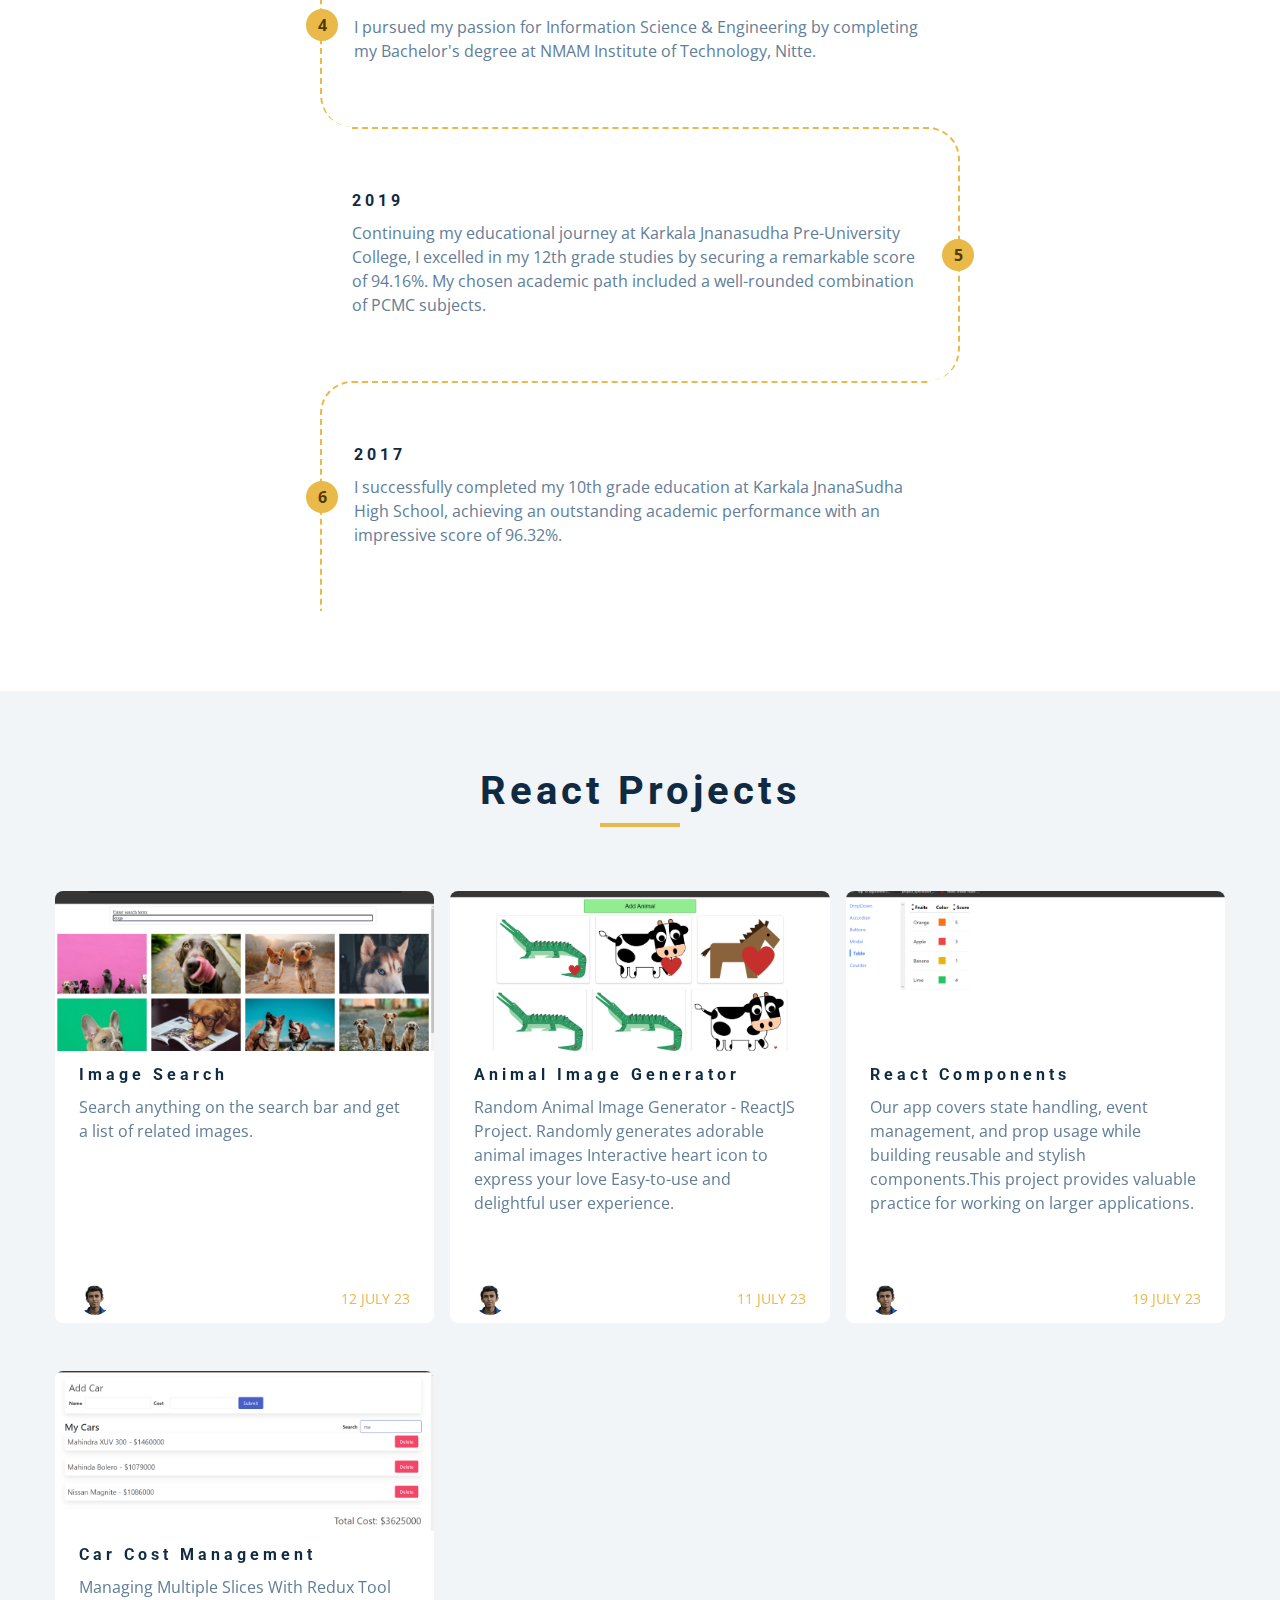
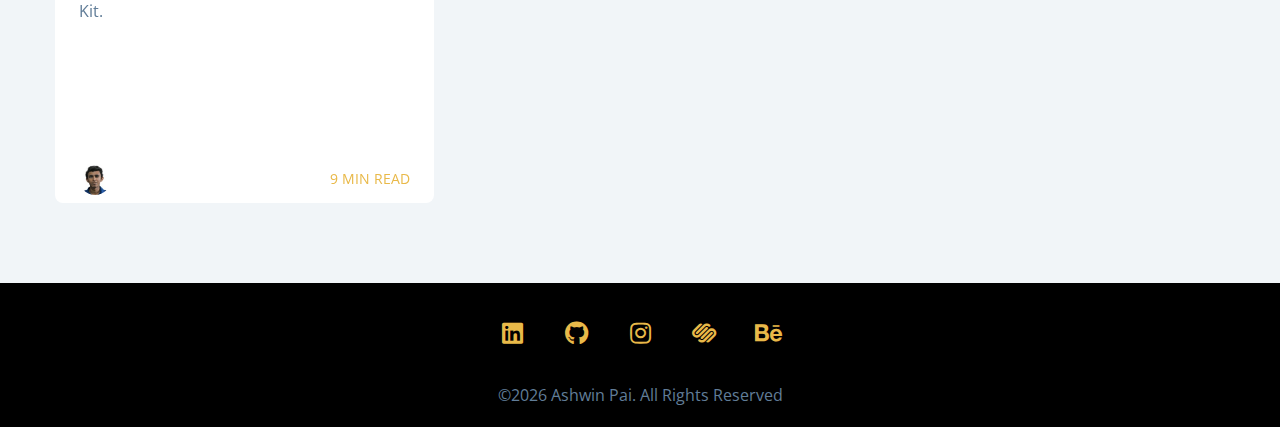
==== commit 7a59b13e: "pics deleted and projects updated" ====
--- a/index.html
+++ b/index.html
@@ -5,10 +5,15 @@
     <meta name="viewport" content="width=device-width, initial-scale=1.0" />
     <title>Ashwin || Home</title>
     <!-- font-awesome -->
+    <!-- <link
+      rel="stylesheet"
+      href="./fontawesome-free-5.12.1-web/css/all.min.css"
+    /> -->
     <link
       rel="stylesheet"
-      href="./fontawesome-free-5.12.1-web/css/all.min.css"
+      href="https://cdnjs.cloudflare.com/ajax/libs/font-awesome/5.15.3/css/all.min.css"
     />
+
     <!-- css -->
     <link rel="stylesheet" href="./css/styles.css" />
   </head>
@@ -104,7 +109,7 @@
         <article class="hero-info">
           <div class="underline"></div>
           <h1>i'm ashwin</h1>
-          <h4>Freelance Web & React Developer</h4>
+          <h4>Front end Developer</h4>
           <a href="contact.html" class="btn hero-btn">hire me</a>
           <ul class="social-icons hero-icons">
             <li>
@@ -190,52 +195,6 @@
     </section>
     <!-- end of about -->
     <!-- services -->
-    <section class="section bg-grey">
-      <!-- section-title -->
-      <div class="section-title">
-        <h2>services</h2>
-        <div class="underline"></div>
-      </div>
-      <div class="section-center services-center">
-        <!-- single-service -->
-        <article class="service">
-          <i class="fas fa-code service-icon"></i>
-          <h4>web development</h4>
-          <div class="underline"></div>
-          <p>
-            Lorem ipsum dolor sit amet consectetur adipisicing elit. Repudiandae
-            quia eius quae modi praesentium, odio facere ratione recusandae
-            consequuntur culpa!
-          </p>
-        </article>
-        <!-- end of single-service -->
-        <!-- single-service -->
-        <article class="service">
-          <i class="fab fa-sketch service-icon"></i>
-          <h4>web design</h4>
-          <div class="underline"></div>
-          <p>
-            Lorem ipsum dolor sit amet consectetur adipisicing elit. Repudiandae
-            quia eius quae modi praesentium, odio facere ratione recusandae
-            consequuntur culpa!
-          </p>
-        </article>
-        <!-- end of single-service -->
-        <!-- single-service -->
-        <article class="service">
-          <i class="fab fa-android service-icon"></i>
-          <h4>app design</h4>
-          <div class="underline"></div>
-          <p>
-            Lorem ipsum dolor sit amet consectetur adipisicing elit. Repudiandae
-            quia eius quae modi praesentium, odio facere ratione recusandae
-            consequuntur culpa!
-          </p>
-        </article>
-        <!-- end of single-service -->
-      </div>
-      <!-- end of section-title -->
-    </section>
     <!-- end of services -->
     <!-- projects -->
     <section class="section projects">
@@ -433,66 +392,64 @@
       <div class="section-center timeline-center">
         <!-- single timeline item -->
         <article class="timeline-item">
-          <h4>2024</h4>
-          <p>
-            Lorem ipsum dolor sit amet consectetur adipisicing elit. Culpa
-            pariatur optio fuga voluptates laborum iste sunt excepturi eius
-            saepe cum?
+          <h4>2023</h4>
+          <p>
+            Culminating my undergraduate studies on a strong note, I graduated
+            with a commendable CGPA of 8.85 out of 10.
           </p>
           <span class="number">1</span>
-        </article>
-        <!-- end of single timeline item -->
-        <!-- single timeline item -->
-        <article class="timeline-item">
-          <h4>2023</h4>
-          <p>
-            Lorem ipsum dolor sit amet consectetur adipisicing elit. Culpa
-            pariatur optio fuga voluptates laborum iste sunt excepturi eius
-            saepe cum?
-          </p>
-          <span class="number">2</span>
         </article>
         <!-- end of single timeline item -->
         <!-- single timeline item -->
         <article class="timeline-item">
           <h4>2022</h4>
           <p>
-            Lorem ipsum dolor sit amet consectetur adipisicing elit. Culpa
-            pariatur optio fuga voluptates laborum iste sunt excepturi eius
-            saepe cum?
-          </p>
-          <span class="number">3</span>
+            Further enhancing my practical skills, I engaged in a valuable
+            internship opportunity at Robosoft Technologies.
+          </p>
+          <span class="number">2</span>
         </article>
         <!-- end of single timeline item -->
         <!-- single timeline item -->
         <article class="timeline-item">
           <h4>2021</h4>
           <p>
-            Lorem ipsum dolor sit amet consectetur adipisicing elit. Culpa
-            pariatur optio fuga voluptates laborum iste sunt excepturi eius
-            saepe cum?
-          </p>
-          <span class="number">4</span>
+            During my academic journey, I gained practical experience by
+            undertaking an enriching internship at DLithe Consultancy Pvt Ltd.
+          </p>
+          <span class="number">3</span>
         </article>
         <!-- end of single timeline item -->
         <!-- single timeline item -->
         <article class="timeline-item">
           <h4>2020</h4>
           <p>
-            Lorem ipsum dolor sit amet consectetur adipisicing elit. Culpa
-            pariatur optio fuga voluptates laborum iste sunt excepturi eius
-            saepe cum?
-          </p>
-          <span class="number">5</span>
+            I pursued my passion for Information Science & Engineering by
+            completing my Bachelor's degree at NMAM Institute of Technology,
+            Nitte.
+          </p>
+          <span class="number">4</span>
         </article>
         <!-- end of single timeline item -->
         <!-- single timeline item -->
         <article class="timeline-item">
           <h4>2019</h4>
           <p>
-            Lorem ipsum dolor sit amet consectetur adipisicing elit. Culpa
-            pariatur optio fuga voluptates laborum iste sunt excepturi eius
-            saepe cum?
+            Continuing my educational journey at Karkala Jnanasudha
+            Pre-University College, I excelled in my 12th grade studies by
+            securing a remarkable score of 94.16%. My chosen academic path
+            included a well-rounded combination of PCMC subjects.
+          </p>
+          <span class="number">5</span>
+        </article>
+        <!-- end of single timeline item -->
+        <!-- single timeline item -->
+        <article class="timeline-item">
+          <h4>2017</h4>
+          <p>
+            I successfully completed my 10th grade education at Karkala
+            JnanaSudha High School, achieving an outstanding academic
+            performance with an impressive score of 96.32%.
           </p>
           <span class="number">6</span>
         </article>
@@ -519,10 +476,10 @@
                 Search anything on the search bar and get a list of related
                 images.
               </p>
-              <div class="card-footer">
-                <img src="./images/ash-port-small.jpg" alt="hero photo" />
-                <p>12 July 23</p>
-              </div>
+            </div>
+            <div class="card-footer">
+              <img src="./images/ash-port-small.jpg" alt="hero photo" />
+              <p>12 July 23</p>
             </div>
           </div>
           <!-- back of card -->
@@ -549,10 +506,10 @@
                 generates adorable animal images Interactive heart icon to
                 express your love Easy-to-use and delightful user experience.
               </p>
-              <div class="card-footer">
-                <img src="./images/ash-port-small.jpg" alt="hero photo" />
-                <p>11 july 23</p>
-              </div>
+            </div>
+            <div class="card-footer">
+              <img src="./images/ash-port-small.jpg" alt="hero photo" />
+              <p>11 july 23</p>
             </div>
           </div>
           <!-- back of card -->
@@ -579,10 +536,10 @@
                 while building reusable and stylish components.This project
                 provides valuable practice for working on larger applications.
               </p>
-              <div class="card-footer">
-                <img src="./images/ash-port-small.jpg" alt="hero photo" />
-                <p>19 July 23</p>
-              </div>
+            </div>
+            <div class="card-footer">
+              <img src="./images/ash-port-small.jpg" alt="hero photo" />
+              <p>19 July 23</p>
             </div>
           </div>
           <!-- back of card -->
@@ -605,10 +562,10 @@
             <div class="card-info">
               <h4>Car cost management</h4>
               <p>Managing Multiple Slices With Redux Tool Kit.</p>
-              <div class="card-footer">
-                <img src="./images/ash-port-small.jpg" alt="hero photo" />
-                <p>9 min read</p>
-              </div>
+            </div>
+            <div class="card-footer">
+              <img src="./images/ash-port-small.jpg" alt="hero photo" />
+              <p>9 min read</p>
             </div>
           </div>
           <!-- back of card -->
--- a/css/styles.css
+++ b/css/styles.css
@@ -796,6 +796,8 @@
   -webkit-transform: translate3d(0, 0, 0);
   transform: translate3d(0, 0, 0);
   visibility: visible;
+  display: grid;
+  grid-template-rows: 160px 1fr 40px;
 }
 .card-front {
   background: var(--clr-white);
@@ -814,7 +816,8 @@
 }
 /* rest of the style */
 .card-front img {
-  height: 13rem;
+  /* height: 13rem; */
+  height: 100%;
   -o-object-fit: cover;
   object-fit: cover;
   border-top-left-radius: var(--radius);
@@ -831,6 +834,9 @@
   display: grid;
   grid-template-columns: auto 1fr;
   align-items: center;
+  padding-left: 1.5rem;
+  padding-right: 1.5rem;
+  margin-bottom: 1rem;
 }
 .card-footer p {
   margin-bottom: 0;
